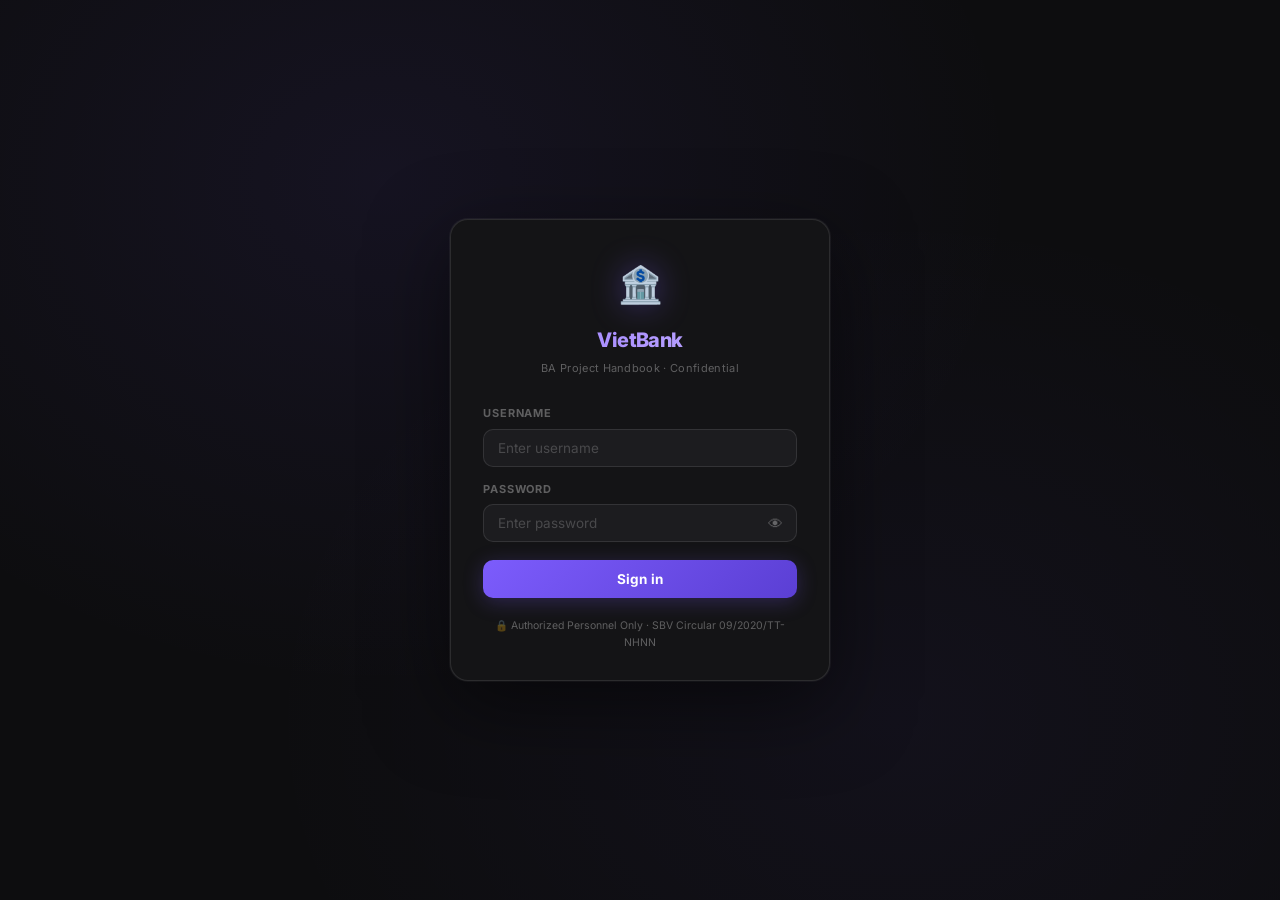
==== ba-handbook.html @ 01319a5a "feat(ba-handbook): add BA Project Handbook" ====
<!DOCTYPE html>
<html lang="en">
<head>
  <meta charset="UTF-8" />
  <meta name="viewport" content="width=device-width, initial-scale=1.0"/>
  <title>BA Project Implement Handbook | VietBank</title>
  <meta name="description" content="Business Analyst Project Implement Handbook — BABOK v3 aligned, Hybrid Water-Scrum-Fall SDLC. Internal use only." />
  <link rel="preconnect" href="https://fonts.googleapis.com">
  <link rel="preconnect" href="https://fonts.gstatic.com" crossorigin>
  <link href="https://fonts.googleapis.com/css2?family=Inter:wght@300;400;500;600;700;800&family=JetBrains+Mono:wght@400;500&display=swap" rel="stylesheet">
  <link rel="stylesheet" href="assets/css/styles.css">
  <style>
    /* ── BA Handbook extras ── */
    .phase-timeline { display: flex; flex-direction: column; gap: 0; margin: 20px 0; }

    .pt-row {
      display: flex; align-items: stretch; gap: 0;
    }

    .pt-spine {
      display: flex; flex-direction: column; align-items: center;
      width: 48px; flex-shrink: 0;
    }

    .pt-dot {
      width: 32px; height: 32px; border-radius: 50%;
      display: flex; align-items: center; justify-content: center;
      font-size: 12px; font-weight: 800; flex-shrink: 0;
      border: 2px solid var(--border-default);
      background: var(--bg-overlay);
      color: var(--text-muted);
      z-index: 1;
    }

    .pt-dot.done   { background: var(--status-green-bg);  border-color: var(--status-green);  color: var(--status-green); }
    .pt-dot.active { background: var(--accent-dim);        border-color: var(--accent);         color: var(--accent-bright); box-shadow: 0 0 10px var(--accent-glow); }
    .pt-dot.waterfall { background: var(--status-blue-bg); border-color: var(--status-blue); color: var(--status-blue); }
    .pt-dot.agile  { background: var(--status-green-bg);  border-color: var(--status-green);  color: var(--status-green); }
    .pt-dot.hybrid { background: var(--status-purple-bg); border-color: var(--status-purple); color: var(--status-purple); }

    .pt-line {
      width: 2px; flex: 1; min-height: 24px;
      background: var(--border-default);
      margin: 2px auto;
    }

    .pt-content {
      flex: 1; padding: 0 0 24px 16px;
    }

    .pt-header {
      display: flex; align-items: center; gap: 10px;
      margin-bottom: 10px; padding-top: 4px;
    }

    .pt-phase-label {
      font-size: 9px; font-weight: 700; text-transform: uppercase;
      letter-spacing: 0.1em; color: var(--text-muted);
    }

    .pt-title { font-size: 14px; font-weight: 700; color: var(--text-primary); }

    .pt-sdlc-tag {
      font-size: 9px; font-weight: 700; padding: 2px 7px; border-radius: 4px;
      text-transform: uppercase; letter-spacing: 0.04em; margin-left: auto;
    }

    .pt-body { font-size: 12.5px; color: var(--text-secondary); line-height: 1.7; }

    .pt-outputs {
      margin-top: 10px; display: flex; flex-wrap: wrap; gap: 5px;
    }

    .pt-output-tag {
      font-size: 10px; font-weight: 600; padding: 3px 8px;
      border-radius: 20px; background: var(--bg-active);
      border: 1px solid var(--border-default);
      color: var(--text-secondary);
    }

    /* Role interaction map */
    .role-map {
      display: grid; grid-template-columns: repeat(3, 1fr);
      gap: 10px; margin: 14px 0;
    }

    .role-node {
      background: var(--bg-overlay); border: 1px solid var(--border-default);
      border-radius: var(--radius-md); padding: 14px;
      text-align: center; transition: border-color 0.15s;
    }

    .role-node:hover { border-color: var(--accent); }
    .role-node.center-ba {
      grid-column: 2; grid-row: 1;
      border-color: var(--accent);
      background: var(--accent-dim);
    }

    .role-node-icon { font-size: 22px; margin-bottom: 6px; }
    .role-node-name { font-size: 12px; font-weight: 700; color: var(--text-primary); }
    .role-node-desc { font-size: 10.5px; color: var(--text-muted); margin-top: 3px; line-height: 1.4; }

    /* Flow arrows */
    .role-flow { font-size: 11px; color: var(--text-muted); margin: 4px 0; }

    /* Tech matrix table */
    .tech-matrix { width: 100%; border-collapse: collapse; font-size: 12px; }
    .tech-matrix th {
      background: var(--bg-base); text-align: left;
      padding: 8px 12px; font-size: 10px; font-weight: 700;
      color: var(--text-muted); text-transform: uppercase; letter-spacing: 0.07em;
      border-bottom: 1px solid var(--border-default);
    }
    .tech-matrix td {
      padding: 9px 12px; border-bottom: 1px solid var(--border-subtle);
      color: var(--text-secondary); vertical-align: top; line-height: 1.6;
    }
    .tech-matrix tr:last-child td { border-bottom: none; }
    .tech-matrix tr:hover td { background: var(--bg-hover); }
    .tech-matrix td:first-child { font-weight: 700; color: var(--text-primary); white-space: nowrap; }

    /* Quality gate checklist */
    .qg-list { list-style: none; margin: 10px 0; }
    .qg-list li {
      display: flex; align-items: flex-start; gap: 8px;
      padding: 6px 0; border-bottom: 1px solid var(--border-subtle);
      font-size: 12.5px; color: var(--text-secondary);
    }
    .qg-list li:last-child { border-bottom: none; }
    .qg-check {
      width: 16px; height: 16px; border-radius: 4px;
      border: 1.5px solid var(--border-strong);
      flex-shrink: 0; margin-top: 2px;
      background: var(--bg-overlay);
    }

    /* Anti-pattern items */
    .ap-item {
      display: flex; gap: 8px; align-items: flex-start;
      padding: 7px 0; border-bottom: 1px solid var(--border-subtle);
      font-size: 12.5px;
    }
    .ap-item:last-child { border-bottom: none; }
    .ap-bad  { color: var(--status-red); }
    .ap-good { color: var(--status-green); }

    /* SMART/INVEST badges */
    .invest-grid {
      display: grid; grid-template-columns: repeat(3, 1fr); gap: 8px;
    }
    .invest-card {
      background: var(--bg-overlay); border: 1px solid var(--border-default);
      border-radius: var(--radius-md); padding: 12px;
      text-align: center;
    }
    .invest-letter {
      font-size: 22px; font-weight: 800; color: var(--accent-bright);
      letter-spacing: -0.02em;
    }
    .invest-word {
      font-size: 10.5px; font-weight: 700; color: var(--text-primary);
      margin: 2px 0;
    }
    .invest-desc { font-size: 10px; color: var(--text-muted); line-height: 1.4; }

    /* Document ownership colors */
    .own-author  { color: var(--accent-bright); font-weight: 700; }
    .own-contrib { color: var(--status-yellow); font-weight: 600; }
    .own-review  { color: var(--status-blue); font-weight: 600; }

    @media (max-width: 900px) {
      .role-map { grid-template-columns: 1fr 1fr; }
      .role-node.center-ba { grid-column: 1 / -1; }
      .invest-grid { grid-template-columns: repeat(2, 1fr); }
    }
  </style>
</head>
<body>

<!-- ===== LOGIN OVERLAY ===== -->
<div id="login-overlay">
  <div class="login-box">
    <div class="login-logo">
      <div class="login-icon">🏦</div>
      <div class="login-brand">VietBank</div>
      <div class="login-sub">BA Project Handbook · Confidential</div>
    </div>
    <form id="login-form" onsubmit="handleLogin(event)" autocomplete="off">
      <div class="login-field">
        <label for="login-username">Username</label>
        <input type="text" id="login-username" placeholder="Enter username" autocomplete="username" required />
      </div>
      <div class="login-field">
        <label for="login-password">Password</label>
        <div class="pw-wrap">
          <input type="password" id="login-password" placeholder="Enter password" autocomplete="current-password" required />
          <button type="button" class="pw-toggle" onclick="togglePw()" aria-label="Show password">👁</button>
        </div>
      </div>
      <div id="login-error" class="login-error"></div>
      <button type="submit" class="login-btn" id="login-submit">Sign in</button>
    </form>
    <div class="login-footer">🔒 Authorized Personnel Only · SBV Circular 09/2020/TT-NHNN</div>
  </div>
</div>

<!-- Mobile toggle -->
<button id="sidebar-toggle" aria-label="Toggle navigation" onclick="toggleSidebar()">
  <span></span><span></span><span></span>
</button>

<!-- ===== SIDEBAR ===== -->
<aside id="sidebar">
  <div class="sidebar-top">
    <div class="bank-badge">
      <div class="bank-icon">📋</div>
      <div>
        <div class="bank-title">BA Project Handbook</div>
        <div class="bank-sub">BABOK® v3 · Hybrid SDLC</div>
      </div>
    </div>
  </div>

  <div class="sidebar-section-label">Overview</div>
  <nav id="sidebar-nav">
    <a href="#section-intro" id="nav-intro" onclick="setActive(this)">
      <span class="nav-icon">🏠</span> Introduction
    </a>
    <a href="#section-workflow" id="nav-workflow" onclick="setActive(this)">
      <span class="nav-icon">🔄</span> BA Workflow
    </a>
    <a href="#section-roles" id="nav-roles" onclick="setActive(this)">
      <span class="nav-icon">👥</span> Role Interactions
    </a>
  </nav>

  <div class="sidebar-section-label">BA Phases</div>
  <nav id="sidebar-nav">
    <a href="#section-p0" id="nav-p0" onclick="setActive(this)">
      <span class="nav-icon">🚀</span> Phase 0 — Initiation
    </a>
    <a href="#section-p1" id="nav-p1" onclick="setActive(this)">
      <span class="nav-icon">🎙️</span> Phase 1 — Elicitation
    </a>
    <a href="#section-p2" id="nav-p2" onclick="setActive(this)">
      <span class="nav-icon">📐</span> Phase 2 — Analysis
    </a>
    <a href="#section-p3" id="nav-p3" onclick="setActive(this)">
      <span class="nav-icon">✅</span> Phase 3 — Validation
    </a>
    <a href="#section-p4" id="nav-p4" onclick="setActive(this)">
      <span class="nav-icon">🏗️</span> Phase 4 — Design Support
    </a>
    <a href="#section-p5" id="nav-p5" onclick="setActive(this)">
      <span class="nav-icon">⚙️</span> Phase 5 — Implementation
    </a>
    <a href="#section-p6" id="nav-p6" onclick="setActive(this)">
      <span class="nav-icon">🧪</span> Phase 6 — UAT
    </a>
    <a href="#section-p7" id="nav-p7" onclick="setActive(this)">
      <span class="nav-icon">🚢</span> Phase 7 — Release
    </a>
    <a href="#section-p8" id="nav-p8" onclick="setActive(this)">
      <span class="nav-icon">📊</span> Phase 8 — PIR
    </a>
  </nav>

  <div class="sidebar-section-label">Reference</div>
  <nav id="sidebar-nav">
    <a href="#section-docs" id="nav-docs" onclick="setActive(this)">
      <span class="nav-icon">📄</span> Document Ownership
    </a>
    <a href="#section-techniques" id="nav-techniques" onclick="setActive(this)">
      <span class="nav-icon">🔧</span> Technique Catalog
    </a>
    <a href="#section-nfr" id="nav-nfr" onclick="setActive(this)">
      <span class="nav-icon">⚡</span> NFR Framework
    </a>
    <a href="#section-quality" id="nav-quality" onclick="setActive(this)">
      <span class="nav-icon">🎯</span> Quality Gates
    </a>
    <a href="#section-antipatterns" id="nav-antipatterns" onclick="setActive(this)">
      <span class="nav-icon">🚫</span> Anti-Patterns
    </a>
  </nav>

  <div class="sidebar-divider"></div>
  <div class="sidebar-compliance">
    <span class="comp-pill">📘 BABOK® v3</span>
    <span class="comp-pill">🔀 Hybrid SDLC</span>
    <span class="comp-pill">🏦 SBV 09/2020</span>
  </div>

  <div class="sidebar-meta">
    <strong>Document Info</strong>
    Version: v1.0 · 2025 Q2<br/>
    Status: <span style="color:var(--status-yellow)">Draft</span><br/>
    Owner: BA Lead<br/>
    <strong>Quick Links</strong>
    <a href="index.html" style="color:var(--accent-bright);font-size:11px;">← Deployment Runbook</a>
  </div>
</aside>

<!-- ===== MAIN CONTENT ===== -->
<div id="main-content">

  <!-- HERO -->
  <header class="top-header">
    <div class="header-eyebrow">📋 Internal Handbook · BABOK® v3 Aligned</div>
    <h1>Business Analyst<br/><span>Project Implement Handbook</span></h1>
    <p>
      A comprehensive guide to the Business Analyst workflow within VietBank's
      <strong>Hybrid Water-Scrum-Fall</strong> SDLC model. Read by project teams to
      understand BA responsibilities, deliverables, and collaboration expectations
      across all implementation phases.
    </p>
    <div class="header-pills">
      <div class="header-pill"><div class="pill-dot" style="background:var(--accent)"></div> BABOK® Guide v3</div>
      <div class="header-pill"><div class="pill-dot" style="background:var(--status-yellow)"></div> Hybrid Water-Scrum-Fall</div>
      <div class="header-pill"><div class="pill-dot" style="background:var(--status-green)"></div> 9 BA Phases</div>
      <div class="header-pill"><div class="pill-dot" style="background:var(--status-blue)"></div> SBV Compliant</div>
      <div class="header-pill"><div class="pill-dot" style="background:var(--status-red)"></div> INTERNAL USE ONLY</div>
    </div>
  </header>

  <main class="content-sections">

    <!-- ══════════════════════════════════════════════
         SECTION: INTRODUCTION
    ══════════════════════════════════════════════ -->
    <section class="section-block" id="section-intro">
      <div class="section-header">
        <div class="section-icon">🏠</div>
        <div>
          <div class="section-number">Introduction</div>
          <h2>Purpose & Scope</h2>
          <div class="sec-sub">Who should read this · What it covers · How to use it</div>
        </div>
      </div>

      <div class="card" style="margin-bottom:16px;">
        <div class="card-body">
          <div class="card-title">What This Handbook Is</div>
          <p style="margin-bottom:12px;">
            This handbook defines the <strong>Business Analyst (BA) workflow</strong> for all software
            implementation projects at VietBank. It documents BA responsibilities, deliverables,
            interaction points, and quality gates across every phase of project execution —
            from initial kickoff through post-implementation review.
          </p>
          <p>
            It is designed to be <strong>read by the entire project team</strong> — not just BAs — so
            that every stakeholder understands what to expect from the BA function, when to
            involve them, and how to collaborate effectively.
          </p>
        </div>
      </div>

      <div style="display:grid;grid-template-columns:1fr 1fr 1fr;gap:12px;">
        <div class="info-tile">
          <div class="info-tile-icon">👩‍💼</div>
          <div class="info-tile-title">Primary Audience</div>
          <div class="info-tile-desc">Business Analysts · Project Managers · Solution Architects · QA Leads · Product Owners</div>
        </div>
        <div class="info-tile">
          <div class="info-tile-icon">📖</div>
          <div class="info-tile-title">Secondary Audience</div>
          <div class="info-tile-desc">Development Teams · Business Stakeholders · Compliance Officers · UX/UI Designers</div>
        </div>
        <div class="info-tile">
          <div class="info-tile-icon">⚙️</div>
          <div class="info-tile-title">Governing Framework</div>
          <div class="info-tile-desc">BABOK® Guide v3 · IEEE 830 · ISO/IEC 25010 · SBV Circular 09/2020/TT-NHNN</div>
        </div>
      </div>

      <div class="alert alert-info" style="margin-top:16px;">
        <span class="alert-icon">ℹ️</span>
        <div>
          <strong>How to use this handbook:</strong> Navigate by phase using the sidebar.
          Each phase states its trigger, activities, primary outputs, and how it contributes to
          adjacent team workflows (PM, SA, QA, DEV). Cross-reference with the
          <a href="index.html" style="color:var(--status-blue)">Deployment Runbook</a> for
          pre-production and go-live procedures.
        </div>
      </div>

      <div class="alert alert-warning" style="margin-top:8px;">
        <span class="alert-icon">⚠️</span>
        <div>
          <strong>SDLC Context:</strong> VietBank operates a <strong>Hybrid Water-Scrum-Fall</strong> model.
          Core/stable requirements follow Waterfall governance (formal sign-off, RTM, CCB).
          Evolving feature requirements are managed as an Agile backlog within sprints.
          This handbook covers both tracks — look for the
          <span style="color:var(--status-blue);font-weight:700;">[WATERFALL]</span>
          <span style="color:var(--status-green);font-weight:700;">[AGILE]</span>
          <span style="color:var(--status-purple);font-weight:700;">[HYBRID]</span> tags in each phase.
        </div>
      </div>
    </section>

    <div class="section-divider"></div>

    <!-- ══════════════════════════════════════════════
         SECTION: BA WORKFLOW OVERVIEW
    ══════════════════════════════════════════════ -->
    <section class="section-block" id="section-workflow">
      <div class="section-header">
        <div class="section-icon">🔄</div>
        <div>
          <div class="section-number">BA Workflow</div>
          <h2>End-to-End BA Lifecycle</h2>
          <div class="sec-sub">9 phases from initiation to post-implementation review</div>
        </div>
      </div>

      <div class="card" style="margin-bottom:20px;">
        <div class="card-body">
          <div class="card-title">Requirements Type Hierarchy (BABOK)</div>
          <div style="display:grid;grid-template-columns:repeat(3,1fr);gap:10px;margin-top:8px;">
            <div style="background:var(--status-blue-bg);border:1px solid rgba(96,165,250,0.3);border-radius:var(--radius-md);padding:14px;text-align:center;">
              <div style="font-size:11px;font-weight:700;color:var(--status-blue);text-transform:uppercase;letter-spacing:0.07em;margin-bottom:4px;">Business Requirements</div>
              <div style="font-size:10.5px;color:var(--text-muted);">WHY — Goals, KPIs, Outcomes</div>
            </div>
            <div style="background:var(--status-purple-bg);border:1px solid rgba(167,139,250,0.3);border-radius:var(--radius-md);padding:14px;text-align:center;">
              <div style="font-size:11px;font-weight:700;color:var(--status-purple);text-transform:uppercase;letter-spacing:0.07em;margin-bottom:4px;">Stakeholder Requirements</div>
              <div style="font-size:10.5px;color:var(--text-muted);">WHO — Needs per user group</div>
            </div>
            <div style="background:var(--accent-dim);border:1px solid rgba(124,92,252,0.3);border-radius:var(--radius-md);padding:14px;text-align:center;">
              <div style="font-size:11px;font-weight:700;color:var(--accent-bright);text-transform:uppercase;letter-spacing:0.07em;margin-bottom:4px;">Solution Requirements</div>
              <div style="font-size:10.5px;color:var(--text-muted);">WHAT — System capabilities</div>
            </div>
          </div>
          <div style="display:grid;grid-template-columns:1fr 1fr 1fr;gap:10px;margin-top:8px;">
            <div></div>
            <div style="background:var(--status-green-bg);border:1px solid rgba(52,211,153,0.3);border-radius:var(--radius-md);padding:12px;text-align:center;">
              <div style="font-size:11px;font-weight:700;color:var(--status-green);margin-bottom:3px;">Functional</div>
              <div style="font-size:10px;color:var(--text-muted);">What the system does</div>
            </div>
            <div style="background:var(--status-yellow-bg);border:1px solid rgba(251,191,36,0.3);border-radius:var(--radius-md);padding:12px;text-align:center;">
              <div style="font-size:11px;font-weight:700;color:var(--status-yellow);margin-bottom:3px;">Non-Functional</div>
              <div style="font-size:10px;color:var(--text-muted);">How the system performs</div>
            </div>
          </div>
          <div style="margin-top:10px;padding:10px 14px;background:var(--bg-base);border:1px solid var(--border-subtle);border-radius:var(--radius-md);">
            <span style="font-size:11px;font-weight:700;color:var(--status-red);">Transition Requirements</span>
            <span style="font-size:11px;color:var(--text-muted);margin-left:8px;">HOW to move As-Is → To-Be (migration, training, cutover)</span>
          </div>
        </div>
      </div>

      <!-- Phase timeline -->
      <div class="phase-timeline">

        <!-- P0 -->
        <div class="pt-row">
          <div class="pt-spine"><div class="pt-dot waterfall">0</div><div class="pt-line"></div></div>
          <div class="pt-content">
            <div class="pt-header">
              <div>
                <div class="pt-phase-label">Phase 0</div>
                <div class="pt-title">Project Initiation & Planning</div>
              </div>
              <span class="pt-sdlc-tag" style="background:var(--status-blue-bg);color:var(--status-blue);">WATERFALL</span>
            </div>
            <div class="pt-body"><strong>Trigger:</strong> Project kickoff or new feature request received. BA reviews Charter/SOW, builds Stakeholder Register, defines Business Need Statement.</div>
            <div class="pt-outputs">
              <span class="pt-output-tag">Stakeholder Register</span>
              <span class="pt-output-tag">BA Plan</span>
              <span class="pt-output-tag">Business Need Statement</span>
              <span class="pt-output-tag">Compliance Scope Checklist</span>
            </div>
          </div>
        </div>

        <!-- P1 -->
        <div class="pt-row">
          <div class="pt-spine"><div class="pt-dot active">1</div><div class="pt-line"></div></div>
          <div class="pt-content">
            <div class="pt-header">
              <div>
                <div class="pt-phase-label">Phase 1</div>
                <div class="pt-title">Elicitation & Collaboration</div>
              </div>
              <span class="pt-sdlc-tag" style="background:var(--status-purple-bg);color:var(--status-purple);">HYBRID</span>
            </div>
            <div class="pt-body"><strong>Trigger:</strong> Stakeholders identified; BA plan approved. Execute elicitation (interviews, workshops, observation). Classify inputs post-session.</div>
            <div class="pt-outputs">
              <span class="pt-output-tag">Elicitation Notes</span>
              <span class="pt-output-tag">Assumptions Log</span>
              <span class="pt-output-tag">Interview Summaries</span>
              <span class="pt-output-tag">Risk Register input</span>
            </div>
          </div>
        </div>

        <!-- P2 -->
        <div class="pt-row">
          <div class="pt-spine"><div class="pt-dot waterfall">2</div><div class="pt-line"></div></div>
          <div class="pt-content">
            <div class="pt-header">
              <div>
                <div class="pt-phase-label">Phase 2</div>
                <div class="pt-title">Requirements Analysis & Design Definition</div>
              </div>
              <span class="pt-sdlc-tag" style="background:var(--status-purple-bg);color:var(--status-purple);">HYBRID</span>
            </div>
            <div class="pt-body"><strong>Trigger:</strong> Sufficient elicitation data collected. Model As-Is/To-Be (BPMN 2.0), write requirements (SMART), build RTM, prioritize (MoSCoW/WSJF).</div>
            <div class="pt-outputs">
              <span class="pt-output-tag">BRD / SRS</span>
              <span class="pt-output-tag">User Stories + AC</span>
              <span class="pt-output-tag">Process Flow Diagrams</span>
              <span class="pt-output-tag">RTM</span>
              <span class="pt-output-tag">Business Rules Catalog</span>
              <span class="pt-output-tag">Data Dictionary</span>
              <span class="pt-output-tag">NFR Specification</span>
            </div>
          </div>
        </div>

        <!-- P3 -->
        <div class="pt-row">
          <div class="pt-spine"><div class="pt-dot waterfall">3</div><div class="pt-line"></div></div>
          <div class="pt-content">
            <div class="pt-header">
              <div>
                <div class="pt-phase-label">Phase 3</div>
                <div class="pt-title">Requirements Validation & Approval</div>
              </div>
              <span class="pt-sdlc-tag" style="background:var(--status-blue-bg);color:var(--status-blue);">WATERFALL GATE</span>
            </div>
            <div class="pt-body"><strong>Trigger:</strong> Requirements in draft-complete state. Formal review with Stakeholders, PM, SA, QA, Compliance. Obtain written sign-off. Baseline requirements.</div>
            <div class="pt-outputs">
              <span class="pt-output-tag">Sign-off Record</span>
              <span class="pt-output-tag">Baselined BRD/SRS</span>
              <span class="pt-output-tag">Approved Backlog</span>
            </div>
          </div>
        </div>

        <!-- P4 -->
        <div class="pt-row">
          <div class="pt-spine"><div class="pt-dot agile">4</div><div class="pt-line"></div></div>
          <div class="pt-content">
            <div class="pt-header">
              <div>
                <div class="pt-phase-label">Phase 4</div>
                <div class="pt-title">Solution Evaluation & Design Support</div>
              </div>
              <span class="pt-sdlc-tag" style="background:var(--status-green-bg);color:var(--status-green);">AGILE</span>
            </div>
            <div class="pt-body"><strong>Trigger:</strong> SA/DEV begins solution design or sprint planning. BA participates in design reviews, reviews wireframes, validates data mapping, writes interface specs.</div>
            <div class="pt-outputs">
              <span class="pt-output-tag">UI Review Feedback</span>
              <span class="pt-output-tag">Interface Spec</span>
              <span class="pt-output-tag">Data Mapping</span>
              <span class="pt-output-tag">Trade-off Analysis</span>
            </div>
          </div>
        </div>

        <!-- P5 -->
        <div class="pt-row">
          <div class="pt-spine"><div class="pt-dot agile">5</div><div class="pt-line"></div></div>
          <div class="pt-content">
            <div class="pt-header">
              <div>
                <div class="pt-phase-label">Phase 5</div>
                <div class="pt-title">Implementation Support</div>
              </div>
              <span class="pt-sdlc-tag" style="background:var(--status-green-bg);color:var(--status-green);">AGILE SPRINT</span>
            </div>
            <div class="pt-body"><strong>Trigger:</strong> Development sprint/coding begins. BA serves as requirements clarifier, manages Change Requests (impact analysis + CCB approval), supports defect triage.</div>
            <div class="pt-outputs">
              <span class="pt-output-tag">Change Request Log</span>
              <span class="pt-output-tag">Impact Assessments</span>
            </div>
          </div>
        </div>

        <!-- P6 -->
        <div class="pt-row">
          <div class="pt-spine"><div class="pt-dot waterfall">6</div><div class="pt-line"></div></div>
          <div class="pt-content">
            <div class="pt-header">
              <div>
                <div class="pt-phase-label">Phase 6</div>
                <div class="pt-title">User Acceptance Testing (UAT)</div>
              </div>
              <span class="pt-sdlc-tag" style="background:var(--status-blue-bg);color:var(--status-blue);">WATERFALL GATE</span>
            </div>
            <div class="pt-body"><strong>Trigger:</strong> DEV declares feature/release ready for UAT. BA prepares UAT Plan, creates test scripts from acceptance criteria, coordinates execution, tracks defects.</div>
            <div class="pt-outputs">
              <span class="pt-output-tag">UAT Plan</span>
              <span class="pt-output-tag">UAT Scripts</span>
              <span class="pt-output-tag">UAT Defect Log</span>
              <span class="pt-output-tag">UAT Sign-off</span>
            </div>
          </div>
        </div>

        <!-- P7 -->
        <div class="pt-row">
          <div class="pt-spine"><div class="pt-dot waterfall">7</div><div class="pt-line"></div></div>
          <div class="pt-content">
            <div class="pt-header">
              <div>
                <div class="pt-phase-label">Phase 7</div>
                <div class="pt-title">Release & Transition</div>
              </div>
              <span class="pt-sdlc-tag" style="background:var(--status-blue-bg);color:var(--status-blue);">WATERFALL</span>
            </div>
            <div class="pt-body"><strong>Trigger:</strong> UAT passed; release approved by CAB. BA contributes to Release Notes (business impact), validates training materials, defines rollback criteria.</div>
            <div class="pt-outputs">
              <span class="pt-output-tag">Release Notes (business)</span>
              <span class="pt-output-tag">User Guide</span>
              <span class="pt-output-tag">Training Deck</span>
              <span class="pt-output-tag">Cutover Plan input</span>
            </div>
          </div>
        </div>

        <!-- P8 -->
        <div class="pt-row">
          <div class="pt-spine"><div class="pt-dot done">8</div></div>
          <div class="pt-content">
            <div class="pt-header">
              <div>
                <div class="pt-phase-label">Phase 8</div>
                <div class="pt-title">Post-Implementation Review</div>
              </div>
              <span class="pt-sdlc-tag" style="background:var(--status-green-bg);color:var(--status-green);">REVIEW</span>
            </div>
            <div class="pt-body"><strong>Trigger:</strong> Stabilization ends (typically 2–4 weeks post go-live). BA measures original KPIs/OKRs (Benefits Realization), documents lessons learned, seeds next backlog.</div>
            <div class="pt-outputs">
              <span class="pt-output-tag">PIR Report</span>
              <span class="pt-output-tag">Lessons Learned Log</span>
              <span class="pt-output-tag">Updated Process Docs</span>
            </div>
          </div>
        </div>
      </div>
    </section>

    <div class="section-divider"></div>

    <!-- ══════════════════════════════════════════════
         SECTION: ROLE INTERACTIONS
    ══════════════════════════════════════════════ -->
    <section class="section-block" id="section-roles">
      <div class="section-header">
        <div class="section-icon">👥</div>
        <div>
          <div class="section-number">Collaboration Model</div>
          <h2>BA Role Interaction Map</h2>
          <div class="sec-sub">Who the BA works with and what flows between roles</div>
        </div>
      </div>

      <div class="card">
        <div class="card-body">
          <div class="card-title">BA as Central Collaboration Hub</div>
          <div class="role-map">
            <div class="role-node">
              <div class="role-node-icon">🏢</div>
              <div class="role-node-name">Business Stakeholders</div>
              <div class="role-node-desc">→ BA: Needs, feedback, approvals<br/>← BA: User Stories, Sign-off requests</div>
            </div>
            <div class="role-node center-ba">
              <div class="role-node-icon">📋</div>
              <div class="role-node-name">Business Analyst</div>
              <div class="role-node-desc">Central coordination point. Translates business needs into structured requirements and facilitates cross-team collaboration.</div>
            </div>
            <div class="role-node">
              <div class="role-node-icon">📅</div>
              <div class="role-node-name">Project Manager</div>
              <div class="role-node-desc">→ BA: Priorities, timeline, constraints<br/>← BA: Scope, CR impact, Sign-offs</div>
            </div>
            <div class="role-node">
              <div class="role-node-icon">🏗️</div>
              <div class="role-node-name">Solution Architect</div>
              <div class="role-node-desc">→ BA: Design feedback, feasibility<br/>← BA: BRD, Use Cases, Interface Spec</div>
            </div>
            <div class="role-node">
              <div class="role-node-icon">💻</div>
              <div class="role-node-name">Development Team</div>
              <div class="role-node-desc">→ BA: Questions, Change Requests<br/>← BA: User Stories, Acceptance Criteria</div>
            </div>
            <div class="role-node">
              <div class="role-node-icon">🧪</div>
              <div class="role-node-name">QA Team</div>
              <div class="role-node-desc">→ BA: Defects, requirement gaps<br/>← BA: RTM, AC, UAT Scripts</div>
            </div>
          </div>
        </div>
      </div>

      <div class="alert alert-info" style="margin-top:14px;">
        <span class="alert-icon">🔑</span>
        <div>
          <strong>Key BA Principle:</strong> The BA <em>facilitates</em> — does not just transcribe stakeholder conversations. The BA <em>bridges</em> — does not act as a message relay between teams. The BA <em>represents all stakeholders fairly</em> — does not advocate for any single party's preference over project business objectives.
        </div>
      </div>
    </section>

    <div class="section-divider"></div>

    <!-- ══════════════════════════════════════════════
         PHASES 0-8 DETAILED
    ══════════════════════════════════════════════ -->

    <!-- PHASE 0 -->
    <section class="section-block" id="section-p0">
      <div class="section-header">
        <div class="section-icon">🚀</div>
        <div>
          <div class="section-number">Phase 0 · Waterfall Gate · Trigger: Project Kickoff</div>
          <h2>Project Initiation & Planning</h2>
          <div class="sec-sub">Stakeholder Register · BA Plan · Business Need Statement · Compliance Scope</div>
        </div>
      </div>

      <div class="card">
        <div class="accordion-item">
          <button class="accordion-trigger" aria-expanded="true" onclick="toggleAccordion(this)">
            <div class="acc-left"><span class="acc-tag" style="background:var(--status-blue-bg);color:var(--status-blue);">Activities</span><h3>What the BA Does in Phase 0</h3></div>
            <div class="accordion-chevron">▾</div>
          </button>
          <div class="accordion-body open">
            <div class="accordion-content">
              <ol class="step-cl">
                <li><span class="step-num">1</span><div><strong>Review Project Charter, SOW, or Business Case</strong> — understand scope boundaries, budget envelope, strategic alignment.</div></li>
                <li><span class="step-num">2</span><div><strong>Build Stakeholder Register</strong> — for each stakeholder: role, influence level, interest level, communication preference, RACI position.</div></li>
                <li><span class="step-num">3</span><div><strong>Conduct initial interviews</strong> — capture objectives, KPIs/OKRs, pain points. Do not propose solutions yet.</div></li>
                <li><span class="step-num">4</span><div><strong>Define Business Need Statement</strong>:<br/>
                  <span class="mono">"The [stakeholder] needs [capability] in order to achieve [outcome] because [rationale]."</span></div></li>
                <li><span class="step-num">5</span><div><strong>Establish BA Plan</strong> — elicitation methods, tools, review cadence, deliverables per phase, RACI for BA outputs.</div></li>
                <li><span class="step-num">6</span><div><strong>Identify compliance/regulatory scope</strong> early — SBV Circular 09/2020, Decree 13/2023, PCI-DSS if card data in scope.</div></li>
              </ol>
            </div>
          </div>
        </div>
        <div class="accordion-item">
          <button class="accordion-trigger" aria-expanded="false" onclick="toggleAccordion(this)">
            <div class="acc-left"><span class="acc-tag" style="background:var(--status-green-bg);color:var(--status-green);">Outputs</span><h3>Primary Deliverables</h3></div>
            <div class="accordion-chevron">▾</div>
          </button>
          <div class="accordion-body">
            <div class="accordion-content">
              <ul class="output-list">
                <li><span class="output-icon">📋</span><div><strong>Stakeholder Register</strong> — role mapping with RACI and communication preferences</div></li>
                <li><span class="output-icon">📌</span><div><strong>Business Need Statement</strong> — one-sentence framing of the core problem/opportunity</div></li>
                <li><span class="output-icon">📅</span><div><strong>BA Plan</strong> — elicitation schedule, tool selection, deliverable owners, review cadence</div></li>
                <li><span class="output-icon">⚖️</span><div><strong>Compliance Scope Checklist</strong> — regulations in scope, regulatory contact, key obligations</div></li>
              </ul>
            </div>
          </div>
        </div>
        <div class="accordion-item">
          <button class="accordion-trigger" aria-expanded="false" onclick="toggleAccordion(this)">
            <div class="acc-left"><span class="acc-tag" style="background:var(--accent-dim);color:var(--accent-bright);">Contributions</span><h3>How Phase 0 Feeds Other Teams</h3></div>
            <div class="accordion-chevron">▾</div>
          </button>
          <div class="accordion-body">
            <div class="accordion-content">
              <div class="role-card"><div class="role-avatar">📅</div><div><div class="role-name">→ Project Manager</div><div class="role-desc">Stakeholder Register + Business Need Statement validate the Project Charter's objectives.</div></div></div>
              <div class="role-card"><div class="role-avatar">⚖️</div><div><div class="role-name">→ Compliance Officer</div><div class="role-desc">Compliance Scope Checklist initiates early regulatory review, preventing late-stage rework.</div></div></div>
            </div>
          </div>
        </div>
      </div>
    </section>

    <!-- PHASE 1 -->
    <section class="section-block" id="section-p1">
      <div class="section-header">
        <div class="section-icon">🎙️</div>
        <div>
          <div class="section-number">Phase 1 · Hybrid · Trigger: BA Plan Approved</div>
          <h2>Elicitation & Collaboration</h2>
          <div class="sec-sub">Interviews · Workshops · Observation · Assumptions Log</div>
        </div>
      </div>

      <div class="card">
        <div class="accordion-item">
          <button class="accordion-trigger" aria-expanded="true" onclick="toggleAccordion(this)">
            <div class="acc-left"><span class="acc-tag" style="background:var(--status-blue-bg);color:var(--status-blue);">Activities</span><h3>Elicitation Execution</h3></div>
            <div class="accordion-chevron">▾</div>
          </button>
          <div class="accordion-body open">
            <div class="accordion-content">
              <ol class="step-cl">
                <li><span class="step-num">1</span><div><strong>Select elicitation technique</strong> based on stakeholder type, information complexity, and SDLC phase (see Technique Catalog).</div></li>
                <li><span class="step-num">2</span><div><strong>Capture raw notes without interpretation</strong> during sessions. Separate observation from inference.</div></li>
                <li><span class="step-num">3</span><div><strong>Classify inputs post-session</strong> into: Requirements / Constraints / Assumptions / Risks / Questions-to-follow-up.</div></li>
                <li><span class="step-num">4</span><div><strong>Confirm captured information</strong> with stakeholders — replay what you heard before moving to analysis.</div></li>
                <li><span class="step-num">5</span><div><strong>In Hybrid SDLC</strong> — Phase 1 is continuous during Agile sprint cycles for evolving requirements; for core Waterfall scope it is a discrete, time-boxed activity.</div></li>
              </ol>
              <div class="alert alert-danger" style="margin-top:14px;">
                <span class="alert-icon">🚫</span>
                <div><strong>Anti-patterns to avoid in Phase 1:</strong><br/>
                  ❌ Leading questions ("You want X, right?") &nbsp;·&nbsp;
                  ❌ Solution-first framing (redirect to the problem) &nbsp;·&nbsp;
                  ❌ Relying on loudest stakeholder only &nbsp;·&nbsp;
                  ❌ Skipping confirmation of captured information
                </div>
              </div>
            </div>
          </div>
        </div>
        <div class="accordion-item">
          <button class="accordion-trigger" aria-expanded="false" onclick="toggleAccordion(this)">
            <div class="acc-left"><span class="acc-tag" style="background:var(--status-green-bg);color:var(--status-green);">Outputs</span><h3>Primary Deliverables</h3></div>
            <div class="accordion-chevron">▾</div>
          </button>
          <div class="accordion-body">
            <div class="accordion-content">
              <ul class="output-list">
                <li><span class="output-icon">📝</span><div><strong>Elicitation Notes</strong> — raw, uninterpreted session notes with date, attendees, method used</div></li>
                <li><span class="output-icon">❓</span><div><strong>Assumptions & Constraints Log</strong> — explicitly documented, owner-assigned, reviewed at Phase 3</div></li>
                <li><span class="output-icon">📊</span><div><strong>Interview Summaries</strong> — stakeholder-confirmed summaries of key insights per session</div></li>
                <li><span class="output-icon">⚠️</span><div><strong>Risk Register input</strong> — business risks surfaced during elicitation, fed to PM Risk Register</div></li>
              </ul>
            </div>
          </div>
        </div>
      </div>
    </section>

    <!-- PHASE 2 -->
    <section class="section-block" id="section-p2">
      <div class="section-header">
        <div class="section-icon">📐</div>
        <div>
          <div class="section-number">Phase 2 · Hybrid · Trigger: Sufficient Elicitation Data</div>
          <h2>Requirements Analysis & Design Definition</h2>
          <div class="sec-sub">BRD · SRS · User Stories · RTM · Business Rules · NFR Spec</div>
        </div>
      </div>

      <div class="card">
        <div class="accordion-item">
          <button class="accordion-trigger" aria-expanded="true" onclick="toggleAccordion(this)">
            <div class="acc-left"><span class="acc-tag" style="background:var(--status-blue-bg);color:var(--status-blue);">Activities</span><h3>Analysis & Modeling</h3></div>
            <div class="accordion-chevron">▾</div>
          </button>
          <div class="accordion-body open">
            <div class="accordion-content">
              <ol class="step-cl">
                <li><span class="step-num">1</span><div><strong>Classify by BABOK type</strong> — Business / Stakeholder / Solution (Functional + Non-Functional) / Transition.</div></li>
                <li><span class="step-num">2</span><div><strong>Model As-Is and To-Be</strong> using:
                  <ul class="duty-list" style="margin-top:6px;">
                    <li>BPMN 2.0 — business processes</li>
                    <li>Use Case Diagrams / User Story Maps — scope</li>
                    <li>DFD / ERD — data flows and entities</li>
                    <li>State Transition Diagrams — workflow status</li>
                  </ul>
                </div></li>
                <li><span class="step-num">3</span><div><strong>Define Business Rules separately</strong> from functional requirements — avoid mixing rule logic with system behavior descriptions.</div></li>
                <li><span class="step-num">4</span><div><strong>Specify NFRs</strong> using ISO/IEC 25010 — every NFR must be measurable (see NFR Framework section).</div></li>
                <li><span class="step-num">5</span><div><strong>Write in SDLC-appropriate format</strong>:
                  <ul class="duty-list" style="margin-top:6px;">
                    <li><span class="mono">[WATERFALL]</span> — Shall-statements in BRD/SRS with unique IDs</li>
                    <li><span class="mono">[AGILE]</span> — User Stories: "As a [role] I want [goal] so that [benefit]" with GWT acceptance criteria</li>
                  </ul>
                </div></li>
                <li><span class="step-num">6</span><div><strong>Prioritize</strong> using explicit framework — MoSCoW for Waterfall scope lock; WSJF for Agile backlog. Document the choice in BA Plan.</div></li>
                <li><span class="step-num">7</span><div><strong>Build and maintain RTM</strong> — links: Business Requirement → Solution Requirement → Test Case → Defect.</div></li>
                <li><span class="step-num">8</span><div><strong>Validate against SMART + INVEST criteria</strong> — see Quality Gates section.</div></li>
              </ol>
            </div>
          </div>
        </div>
        <div class="accordion-item">
          <button class="accordion-trigger" aria-expanded="false" onclick="toggleAccordion(this)">
            <div class="acc-left"><span class="acc-tag" style="background:var(--status-green-bg);color:var(--status-green);">Outputs</span><h3>Primary Deliverables</h3></div>
            <div class="accordion-chevron">▾</div>
          </button>
          <div class="accordion-body">
            <div class="accordion-content">
              <ul class="output-list">
                <li><span class="output-icon">📘</span><div><strong>BRD / SRS</strong> — formal requirements document (Waterfall) or living specification</div></li>
                <li><span class="output-icon">📝</span><div><strong>User Stories with Acceptance Criteria</strong> — GWT format, backlog-ready</div></li>
                <li><span class="output-icon">🔀</span><div><strong>Process Flow Diagrams (As-Is / To-Be)</strong> — BPMN 2.0 notation</div></li>
                <li><span class="output-icon">📊</span><div><strong>Requirements Traceability Matrix (RTM)</strong> — BR → FR → TC linkage</div></li>
                <li><span class="output-icon">📖</span><div><strong>Data Dictionary & Business Rules Catalog</strong> — canonical definitions, rule owners</div></li>
                <li><span class="output-icon">⚡</span><div><strong>NFR Specification</strong> — measurable non-functional requirements per ISO 25010</div></li>
                <li><span class="output-icon">🎯</span><div><strong>Prioritized Backlog</strong> — ordered by chosen prioritization framework</div></li>
              </ul>
            </div>
          </div>
        </div>
      </div>
    </section>

    <!-- PHASE 3 -->
    <section class="section-block" id="section-p3">
      <div class="section-header">
        <div class="section-icon">✅</div>
        <div>
          <div class="section-number">Phase 3 · Waterfall Gate · Trigger: Draft-Complete Requirements</div>
          <h2>Requirements Validation & Approval</h2>
          <div class="sec-sub">Formal sign-off · Baseline · Change Request process activation</div>
        </div>
      </div>

      <div class="card">
        <div class="accordion-item">
          <button class="accordion-trigger" aria-expanded="true" onclick="toggleAccordion(this)">
            <div class="acc-left"><span class="acc-tag" style="background:var(--status-blue-bg);color:var(--status-blue);">Activities</span><h3>Review & Baseline Process</h3></div>
            <div class="accordion-chevron">▾</div>
          </button>
          <div class="accordion-body open">
            <div class="accordion-content">
              <ol class="step-cl">
                <li><span class="step-num">1</span><div><strong>Conduct Requirements Review meeting</strong> — mandatory attendees: Business Stakeholders, PM, SA, QA Lead, Compliance Officer (if in scope).</div></li>
                <li><span class="step-num">2</span><div><strong>Log all feedback</strong>, update documents accordingly within agreed SLA.</div></li>
                <li><span class="step-num">3</span><div><strong>Obtain formal written sign-off</strong> — verbal approval is NOT acceptable for formal baseline.</div></li>
                <li><span class="step-num">4</span><div><strong>Baseline requirements</strong> — all subsequent changes route through the <strong>Change Request process</strong> (managed by BA, approved by CCB).</div></li>
                <li><span class="step-num">5</span><div><strong>Publish to shared repository</strong> — notify all consuming teams (DEV, QA, SA) of the baselined version.</div></li>
              </ol>
              <div class="alert alert-danger" style="margin-top:14px;">
                <span class="alert-icon">🚫</span>
                <div><strong>Critical rule:</strong> Any scope change after baseline <strong>must</strong> go through the BA for Impact Assessment before PM updates the schedule or SA changes the design. Silent changes to requirements are a project risk.</div>
              </div>
            </div>
          </div>
        </div>
      </div>
    </section>

    <!-- PHASES 4-8 condensed for readability -->
    <section class="section-block" id="section-p4">
      <div class="section-header">
        <div class="section-icon">🏗️</div>
        <div>
          <div class="section-number">Phase 4 · Agile Sprint · Trigger: SA/DEV Begins Design</div>
          <h2>Solution Evaluation & Design Support</h2>
          <div class="sec-sub">Design reviews · Wireframe validation · Interface specs · Data mapping</div>
        </div>
      </div>
      <div class="card">
        <div class="accordion-item">
          <button class="accordion-trigger" aria-expanded="false" onclick="toggleAccordion(this)">
            <div class="acc-left"><span class="acc-tag" style="background:var(--status-green-bg);color:var(--status-green);">Activities & Outputs</span><h3>BA in Design Phase</h3></div>
            <div class="accordion-chevron">▾</div>
          </button>
          <div class="accordion-body">
            <div class="accordion-content">
              <ol class="step-cl">
                <li><span class="step-num">1</span><div><strong>Participate in Solution Design Reviews</strong> — verify design satisfies requirements, not just technical elegance.</div></li>
                <li><span class="step-num">2</span><div><strong>Review UI/UX wireframes and prototypes</strong> against stakeholder expectations. Provide structured feedback referencing specific AC.</div></li>
                <li><span class="step-num">3</span><div><strong>Validate Data Mapping</strong> for integration/migration features — ensure field mappings match Data Dictionary.</div></li>
                <li><span class="step-num">4</span><div><strong>Write Interface Specifications / API Requirements</strong> — input/output contracts, error handling, business rules for integrations.</div></li>
                <li><span class="step-num">5</span><div><strong>Support DEV estimation</strong> — provide business context. BA does not estimate effort but ensures stories are well-understood before Planning Poker.</div></li>
              </ol>
              <div style="margin-top:12px;display:flex;flex-wrap:wrap;gap:6px;">
                <span class="pt-output-tag">UI Review Feedback</span>
                <span class="pt-output-tag">Interface Specification</span>
                <span class="pt-output-tag">Data Mapping Document</span>
                <span class="pt-output-tag">Solution Trade-off Analysis</span>
              </div>
            </div>
          </div>
        </div>
      </div>
    </section>

    <section class="section-block" id="section-p5">
      <div class="section-header">
        <div class="section-icon">⚙️</div>
        <div>
          <div class="section-number">Phase 5 · Agile Sprint · Trigger: Development Sprint Begins</div>
          <h2>Implementation Support</h2>
          <div class="sec-sub">Clarifications · Change Requests · Defect triage · DoR/DoD gates</div>
        </div>
      </div>
      <div class="card">
        <div class="accordion-item">
          <button class="accordion-trigger" aria-expanded="false" onclick="toggleAccordion(this)">
            <div class="acc-left"><span class="acc-tag" style="background:var(--status-green-bg);color:var(--status-green);">Activities & Outputs</span><h3>BA During Sprints</h3></div>
            <div class="accordion-chevron">▾</div>
          </button>
          <div class="accordion-body">
            <div class="accordion-content">
              <ol class="step-cl">
                <li><span class="step-num">1</span><div><strong>Primary requirements clarifier</strong> for DEV — respond to clarification requests within agreed SLA (recommended: same business day).</div></li>
                <li><span class="step-num">2</span><div><strong>Manage Change Requests</strong> — conduct impact analysis (scope/timeline/cost), submit to PM + CCB for approval, update RTM post-approval.</div></li>
                <li><span class="step-num">3</span><div><strong>Review test cases</strong> against acceptance criteria — ensure QA is testing the right behaviors.</div></li>
                <li><span class="step-num">4</span><div><strong>Support defect triage</strong> — classify as: Requirement Defect (BA owns) vs. Implementation Defect (DEV owns).</div></li>
                <li><span class="step-num">5</span><div><strong>Maintain Definition of Ready gate</strong> — no story enters sprint without DoR checklist complete.</div></li>
              </ol>
              <div style="margin-top:12px;display:flex;flex-wrap:wrap;gap:6px;">
                <span class="pt-output-tag">Change Request Log</span>
                <span class="pt-output-tag">Impact Assessments</span>
              </div>
            </div>
          </div>
        </div>
      </div>
    </section>

    <section class="section-block" id="section-p6">
      <div class="section-header">
        <div class="section-icon">🧪</div>
        <div>
          <div class="section-number">Phase 6 · Waterfall Gate · Trigger: DEV Declares UAT-Ready</div>
          <h2>User Acceptance Testing (UAT)</h2>
          <div class="sec-sub">UAT Plan · Test Scripts · Defect Log · Written Sign-off</div>
        </div>
      </div>
      <div class="card">
        <div class="accordion-item">
          <button class="accordion-trigger" aria-expanded="false" onclick="toggleAccordion(this)">
            <div class="acc-left"><span class="acc-tag" style="background:var(--status-yellow-bg);color:var(--status-yellow);">Activities & Outputs</span><h3>BA-Led UAT</h3></div>
            <div class="accordion-chevron">▾</div>
          </button>
          <div class="accordion-body">
            <div class="accordion-content">
              <ol class="step-cl">
                <li><span class="step-num">1</span><div><strong>Prepare UAT Plan</strong> — scope, objectives, entry/exit criteria, schedule, roles.</div></li>
                <li><span class="step-num">2</span><div><strong>Create UAT Test Scripts</strong> directly from acceptance criteria (GWT format maps 1:1 to test steps).</div></li>
                <li><span class="step-num">3</span><div><strong>Coordinate and facilitate UAT execution</strong> with business users — BA does not execute tests, business users do.</div></li>
                <li><span class="step-num">4</span><div><strong>Track and classify UAT defects</strong> — Critical (blocks go-live) / Major (workaround exists) / Minor (cosmetic).</div></li>
                <li><span class="step-num">5</span><div><strong>Obtain UAT Sign-off</strong> from authorized business stakeholders — must be written, not verbal.</div></li>
              </ol>
              <div style="margin-top:12px;display:flex;flex-wrap:wrap;gap:6px;">
                <span class="pt-output-tag">UAT Plan</span>
                <span class="pt-output-tag">UAT Scripts</span>
                <span class="pt-output-tag">UAT Defect Log</span>
                <span class="pt-output-tag">UAT Sign-off</span>
              </div>
            </div>
          </div>
        </div>
      </div>
    </section>

    <section class="section-block" id="section-p7">
      <div class="section-header">
        <div class="section-icon">🚢</div>
        <div>
          <div class="section-number">Phase 7 · Waterfall · Trigger: UAT Passed, CAB Approved</div>
          <h2>Release & Transition</h2>
          <div class="sec-sub">Release Notes · User Guide · Training · Rollback criteria</div>
        </div>
      </div>
      <div class="card">
        <div class="accordion-item">
          <button class="accordion-trigger" aria-expanded="false" onclick="toggleAccordion(this)">
            <div class="acc-left"><span class="acc-tag" style="background:var(--status-blue-bg);color:var(--status-blue);">Activities & Outputs</span><h3>BA in Release Phase</h3></div>
            <div class="accordion-chevron">▾</div>
          </button>
          <div class="accordion-body">
            <div class="accordion-content">
              <ol class="step-cl">
                <li><span class="step-num">1</span><div><strong>Contribute to Release Notes</strong> — write the business impact section (what changed for users, not what changed in code).</div></li>
                <li><span class="step-num">2</span><div><strong>Validate Training Materials and User Guides</strong> — confirm accuracy against final requirements and UAT-confirmed behaviors.</div></li>
                <li><span class="step-num">3</span><div><strong>Define rollback/fallback criteria</strong> from a business perspective — what business conditions trigger a rollback decision.</div></li>
                <li><span class="step-num">4</span><div><strong>Support hypercare period</strong> — available for business user questions in the first 1–2 weeks post go-live.</div></li>
              </ol>
              <div style="margin-top:12px;display:flex;flex-wrap:wrap;gap:6px;">
                <span class="pt-output-tag">Release Notes (business section)</span>
                <span class="pt-output-tag">User Guide</span>
                <span class="pt-output-tag">Training Deck</span>
                <span class="pt-output-tag">Cutover Plan input</span>
              </div>
            </div>
          </div>
        </div>
      </div>
    </section>

    <section class="section-block" id="section-p8">
      <div class="section-header">
        <div class="section-icon">📊</div>
        <div>
          <div class="section-number">Phase 8 · Review · Trigger: Stabilization Ends (2–4 weeks post go-live)</div>
          <h2>Post-Implementation Review</h2>
          <div class="sec-sub">Benefits realization · Lessons learned · Next iteration seeding</div>
        </div>
      </div>
      <div class="card">
        <div class="accordion-item">
          <button class="accordion-trigger" aria-expanded="false" onclick="toggleAccordion(this)">
            <div class="acc-left"><span class="acc-tag" style="background:var(--status-green-bg);color:var(--status-green);">Activities & Outputs</span><h3>PIR Activities</h3></div>
            <div class="accordion-chevron">▾</div>
          </button>
          <div class="accordion-body">
            <div class="accordion-content">
              <ol class="step-cl">
                <li><span class="step-num">1</span><div><strong>Benefits Realization Review</strong> — measure original KPIs/OKRs stated in Phase 0. Did the solution achieve what was promised?</div></li>
                <li><span class="step-num">2</span><div><strong>Document Lessons Learned</strong> — BA perspective: what elicitation techniques worked, what requirement issues emerged late, what to do differently.</div></li>
                <li><span class="step-num">3</span><div><strong>Update Business Process Documentation</strong> — the To-Be from Phase 2 becomes the new As-Is baseline for future projects.</div></li>
                <li><span class="step-num">4</span><div><strong>Identify backlog items</strong> for the next iteration — feed into Product Roadmap and seed Phase 0 of next cycle.</div></li>
              </ol>
              <div style="margin-top:12px;display:flex;flex-wrap:wrap;gap:6px;">
                <span class="pt-output-tag">PIR Report</span>
                <span class="pt-output-tag">Lessons Learned Log</span>
                <span class="pt-output-tag">Updated Process Docs</span>
                <span class="pt-output-tag">Product Roadmap input</span>
              </div>
            </div>
          </div>
        </div>
      </div>
    </section>

    <div class="section-divider"></div>

    <!-- ══════════════════════════════════════════════
         DOCUMENT OWNERSHIP MATRIX
    ══════════════════════════════════════════════ -->
    <section class="section-block" id="section-docs">
      <div class="section-header">
        <div class="section-icon">📄</div>
        <div>
          <div class="section-number">Reference</div>
          <h2>Document Ownership Matrix</h2>
          <div class="sec-sub">What the BA owns, contributes to, and reviews across all project documents</div>
        </div>
      </div>
      <div class="card">
        <div class="card-body" style="padding:0;">
          <div style="padding:14px 22px 10px;display:flex;gap:16px;font-size:11px;border-bottom:1px solid var(--border-subtle);">
            <span><span class="own-author">■ Author</span> — BA is primary owner</span>
            <span><span class="own-contrib">■ Contributor</span> — BA provides input</span>
            <span><span class="own-review">■ Reviewer</span> — BA reviews, does not own</span>
          </div>
          <table class="comp-table">
            <thead>
              <tr><th>Document</th><th>BA Role</th><th>Primary Collaborators</th></tr>
            </thead>
            <tbody>
              <tr><td>Stakeholder Register</td><td><span class="own-author">Author</span></td><td>PM</td></tr>
              <tr><td>BA Plan</td><td><span class="own-author">Author</span></td><td>PM</td></tr>
              <tr><td>BRD / SRS</td><td><span class="own-author">Author</span></td><td>Stakeholders, SA, PM</td></tr>
              <tr><td>User Stories & Acceptance Criteria</td><td><span class="own-author">Author</span></td><td>PO, DEV, QA</td></tr>
              <tr><td>Process Flow (As-Is / To-Be, BPMN)</td><td><span class="own-author">Author</span></td><td>SMEs, SA</td></tr>
              <tr><td>Use Case Specification</td><td><span class="own-author">Author</span></td><td>SA, DEV</td></tr>
              <tr><td>Data Dictionary & Glossary</td><td><span class="own-author">Author</span></td><td>SA, DBA</td></tr>
              <tr><td>Business Rules Catalog</td><td><span class="own-author">Author</span></td><td>Stakeholders, SA</td></tr>
              <tr><td>NFR Specification</td><td><span class="own-author">Author</span></td><td>SA, Security, Ops</td></tr>
              <tr><td>Requirements Traceability Matrix (RTM)</td><td><span class="own-author">Author</span></td><td>QA, PM</td></tr>
              <tr><td>Interface / Integration Specification</td><td><span class="own-author">Author</span></td><td>SA, DEV</td></tr>
              <tr><td>Data Mapping Document</td><td><span class="own-author">Author</span></td><td>SA, DBA</td></tr>
              <tr><td>UAT Plan & Scripts</td><td><span class="own-author">Author</span></td><td>QA, Business Users</td></tr>
              <tr><td>Change Request Log</td><td><span class="own-author">Author</span></td><td>PM</td></tr>
              <tr><td>Compliance Scope Checklist</td><td><span class="own-author">Author</span></td><td>Compliance, Legal</td></tr>
              <tr><td>Post-Implementation Review (PIR)</td><td><span class="own-author">Author</span></td><td>PM, Stakeholders</td></tr>
              <tr><td>Project Charter</td><td><span class="own-contrib">Contributor</span></td><td>PM, Sponsor</td></tr>
              <tr><td>Risk Register</td><td><span class="own-contrib">Contributor</span></td><td>PM</td></tr>
              <tr><td>Project Schedule</td><td><span class="own-contrib">Contributor</span></td><td>PM</td></tr>
              <tr><td>Release Notes</td><td><span class="own-contrib">Contributor</span></td><td>PM, DEV</td></tr>
              <tr><td>Go-Live Checklist</td><td><span class="own-contrib">Contributor</span></td><td>PM</td></tr>
              <tr><td>System Design (HLD/LLD)</td><td><span class="own-review">Reviewer</span></td><td>SA</td></tr>
              <tr><td>Test Plan & Test Cases</td><td><span class="own-review">Reviewer</span></td><td>QA</td></tr>
            </tbody>
          </table>
        </div>
      </div>
    </section>

    <div class="section-divider"></div>

    <!-- ══════════════════════════════════════════════
         BA TECHNIQUE CATALOG
    ══════════════════════════════════════════════ -->
    <section class="section-block" id="section-techniques">
      <div class="section-header">
        <div class="section-icon">🔧</div>
        <div>
          <div class="section-number">Reference</div>
          <h2>BA Technique Catalog</h2>
          <div class="sec-sub">When to use which BA technique — mapped to purpose</div>
        </div>
      </div>
      <div class="card">
        <div class="card-body" style="padding:0;">
          <table class="tech-matrix">
            <thead>
              <tr><th>Purpose</th><th>Recommended Techniques</th></tr>
            </thead>
            <tbody>
              <tr><td>Problem Identification</td><td>5 Whys · Fishbone (Ishikawa) · Root Cause Analysis</td></tr>
              <tr><td>Stakeholder Analysis</td><td>Stakeholder Matrix (Power/Interest) · Onion Diagram · RACI</td></tr>
              <tr><td>Elicitation</td><td>Interviews · Workshops · Observation · Document Analysis · Survey · Focus Groups · Prototyping</td></tr>
              <tr><td>Process Modeling</td><td>BPMN 2.0 · Swimlane Diagrams · Value Stream Mapping</td></tr>
              <tr><td>Scope Definition</td><td>Context Diagram · Use Case Diagram · Feature Decomposition</td></tr>
              <tr><td>Requirements Writing</td><td>User Stories + GWT Acceptance Criteria · Shall-statements (IEEE 830) · Specification by Example</td></tr>
              <tr><td>Data Modeling</td><td>ERD · Data Flow Diagram (DFD) · Data Dictionary</td></tr>
              <tr><td>Behavior Modeling</td><td>State Transition Diagram · Sequence Diagram · Activity Diagram</td></tr>
              <tr><td>Decision Rules</td><td>Decision Table · Decision Tree · Business Rules Catalog</td></tr>
              <tr><td>Prioritization</td><td>MoSCoW · Kano · WSJF · 100-Dollar Test · RICE · Value vs. Effort Matrix</td></tr>
              <tr><td>Risk & Assumptions</td><td>Assumption Log · SWOT · Risk Register contribution</td></tr>
              <tr><td>Validation</td><td>Walkthrough · Inspection · Prototyping · Acceptance Criteria Review</td></tr>
              <tr><td>Gap Analysis</td><td>As-Is vs. To-Be comparison · Fit-Gap Matrix</td></tr>
            </tbody>
          </table>
        </div>
      </div>
    </section>

    <div class="section-divider"></div>

    <!-- ══════════════════════════════════════════════
         NFR FRAMEWORK
    ══════════════════════════════════════════════ -->
    <section class="section-block" id="section-nfr">
      <div class="section-header">
        <div class="section-icon">⚡</div>
        <div>
          <div class="section-number">Reference · ISO/IEC 25010</div>
          <h2>Non-Functional Requirements Framework</h2>
          <div class="sec-sub">Every NFR must be measurable — no ambiguous language</div>
        </div>
      </div>

      <div class="alert alert-warning">
        <span class="alert-icon">📐</span>
        <div><strong>Rule:</strong> Every NFR must be <strong>measurable</strong>.
          ❌ <em>"The system shall be fast"</em> is not an NFR.
          ✅ <em>"P95 response time shall be &lt; 500ms at 1,000 concurrent users"</em> is an NFR.
        </div>
      </div>

      <div style="display:grid;grid-template-columns:1fr 1fr;gap:12px;margin-top:14px;" class="grid-2col">
        <div class="callout-box" style="background:var(--status-blue-bg);border-color:rgba(96,165,250,0.3);">
          <div class="callout-title" style="color:var(--status-blue);">⚡ Performance Efficiency</div>
          <div class="callout-body" style="color:var(--text-secondary);">Response time · Throughput · Resource utilization<br/><em style="font-size:11px;">e.g., P95 API response &lt; 500ms, 99.5% uptime SLA</em></div>
        </div>
        <div class="callout-box" style="background:var(--status-red-bg);border-color:rgba(248,113,113,0.3);">
          <div class="callout-title" style="color:var(--status-red);">🔒 Security</div>
          <div class="callout-body" style="color:var(--text-secondary);">Authentication · Authorization · Encryption at rest/transit · Audit logging<br/><em style="font-size:11px;">Must comply with SBV 09/2020, Decree 13/2023</em></div>
        </div>
        <div class="callout-box" style="background:var(--status-green-bg);border-color:rgba(52,211,153,0.3);">
          <div class="callout-title" style="color:var(--status-green);">🛡️ Reliability</div>
          <div class="callout-body" style="color:var(--text-secondary);">Availability (SLA%) · Fault tolerance · RTO / RPO<br/><em style="font-size:11px;">e.g., RTO &lt; 4h, RPO &lt; 1h for core banking systems</em></div>
        </div>
        <div class="callout-box" style="background:var(--status-yellow-bg);border-color:rgba(251,191,36,0.3);">
          <div class="callout-title" style="color:var(--status-yellow);">♿ Usability</div>
          <div class="callout-body" style="color:var(--text-secondary);">Learnability · Accessibility (WCAG 2.1 AA minimum) · UX<br/><em style="font-size:11px;">e.g., new user completes core task within 3 minutes unassisted</em></div>
        </div>
        <div class="callout-box" style="background:var(--status-purple-bg);border-color:rgba(167,139,250,0.3);">
          <div class="callout-title" style="color:var(--status-purple);">🔧 Maintainability</div>
          <div class="callout-body" style="color:var(--text-secondary);">Modularity · Testability · Modifiability<br/><em style="font-size:11px;">e.g., new feature deployable without system restart</em></div>
        </div>
        <div class="callout-box" style="background:var(--bg-overlay);border-color:var(--border-default);">
          <div class="callout-title" style="color:var(--text-secondary);">🔄 Compatibility</div>
          <div class="callout-body" style="color:var(--text-secondary);">Co-existence · Interoperability with other systems<br/><em style="font-size:11px;">e.g., compatible with CBS v14.x, ISO 20022 message format</em></div>
        </div>
      </div>
    </section>

    <div class="section-divider"></div>

    <!-- ══════════════════════════════════════════════
         QUALITY GATES
    ══════════════════════════════════════════════ -->
    <section class="section-block" id="section-quality">
      <div class="section-header">
        <div class="section-icon">🎯</div>
        <div>
          <div class="section-number">Quality Gates</div>
          <h2>SMART · INVEST · DoR · DoD</h2>
          <div class="sec-sub">Criteria that BA validates before requirements progress to next phase</div>
        </div>
      </div>

      <!-- SMART -->
      <div class="card" style="margin-bottom:14px;">
        <div class="card-body">
          <div class="card-title">SMART — Business Requirements Quality</div>
          <div class="invest-grid">
            <div class="invest-card"><div class="invest-letter">S</div><div class="invest-word">Specific</div><div class="invest-desc">Clearly defined, no ambiguity</div></div>
            <div class="invest-card"><div class="invest-letter">M</div><div class="invest-word">Measurable</div><div class="invest-desc">Has quantifiable success criteria</div></div>
            <div class="invest-card"><div class="invest-letter">A</div><div class="invest-word">Achievable</div><div class="invest-desc">Technically and operationally feasible</div></div>
            <div class="invest-card"><div class="invest-letter">R</div><div class="invest-word">Relevant</div><div class="invest-desc">Aligned to business objectives</div></div>
            <div class="invest-card"><div class="invest-letter">T</div><div class="invest-word">Time-bound</div><div class="invest-desc">Has a defined delivery timeframe</div></div>
          </div>
        </div>
      </div>

      <!-- INVEST -->
      <div class="card" style="margin-bottom:14px;">
        <div class="card-body">
          <div class="card-title">INVEST — User Story Quality</div>
          <div class="invest-grid">
            <div class="invest-card"><div class="invest-letter">I</div><div class="invest-word">Independent</div><div class="invest-desc">No hidden dependency on another story</div></div>
            <div class="invest-card"><div class="invest-letter">N</div><div class="invest-word">Negotiable</div><div class="invest-desc">Details can evolve through conversation</div></div>
            <div class="invest-card"><div class="invest-letter">V</div><div class="invest-word">Valuable</div><div class="invest-desc">Delivers value to user or business</div></div>
            <div class="invest-card"><div class="invest-letter">E</div><div class="invest-word">Estimable</div><div class="invest-desc">DEV can size it with confidence</div></div>
            <div class="invest-card"><div class="invest-letter">S</div><div class="invest-word">Small</div><div class="invest-desc">Completable within one sprint</div></div>
            <div class="invest-card"><div class="invest-letter">T</div><div class="invest-word">Testable</div><div class="invest-desc">Has clear acceptance criteria</div></div>
          </div>
        </div>
      </div>

      <!-- DoR & DoD -->
      <div style="display:grid;grid-template-columns:1fr 1fr;gap:14px;" class="grid-2col">
        <div class="card">
          <div class="card-body">
            <div class="card-title">✅ Definition of Ready (DoR)</div>
            <div style="font-size:11px;color:var(--text-muted);margin-bottom:10px;">Gate before story enters sprint</div>
            <ul class="qg-list">
              <li><div class="qg-check"></div>User story follows "As a… I want… so that…" format</li>
              <li><div class="qg-check"></div>Acceptance criteria in Given-When-Then format</li>
              <li><div class="qg-check"></div>Dependencies identified and resolved or sequenced</li>
              <li><div class="qg-check"></div>UX mockups attached (if UI story)</li>
              <li><div class="qg-check"></div>NFRs specified or referenced</li>
              <li><div class="qg-check"></div>Business rules referenced</li>
              <li><div class="qg-check"></div>Estimated by DEV team</li>
              <li><div class="qg-check"></div>Small enough to complete within one sprint</li>
            </ul>
          </div>
        </div>
        <div class="card">
          <div class="card-body">
            <div class="card-title">🏁 Definition of Done (DoD)</div>
            <div style="font-size:11px;color:var(--text-muted);margin-bottom:10px;">Gate before story is accepted</div>
            <ul class="qg-list">
              <li><div class="qg-check"></div>All acceptance criteria met and verified</li>
              <li><div class="qg-check"></div>Code peer-reviewed and merged</li>
              <li><div class="qg-check"></div>Unit and integration tests pass</li>
              <li><div class="qg-check"></div>QA testing complete, no Critical/Major defects open</li>
              <li><div class="qg-check"></div>NFR validation passed (perf, security, accessibility)</li>
              <li><div class="qg-check"></div>Documentation updated (user guide, API docs)</li>
              <li><div class="qg-check"></div>Demonstrated and accepted by PO/Business</li>
              <li><div class="qg-check"></div>Deployed to staging environment</li>
            </ul>
          </div>
        </div>
      </div>
    </section>

    <div class="section-divider"></div>

    <!-- ══════════════════════════════════════════════
         ANTI-PATTERNS
    ══════════════════════════════════════════════ -->
    <section class="section-block" id="section-antipatterns">
      <div class="section-header">
        <div class="section-icon">🚫</div>
        <div>
          <div class="section-number">Reference</div>
          <h2>Anti-Patterns — What Not to Do</h2>
          <div class="sec-sub">Common BA mistakes and the correct approach</div>
        </div>
      </div>

      <div class="card">
        <div class="accordion-item">
          <button class="accordion-trigger" aria-expanded="true" onclick="toggleAccordion(this)">
            <div class="acc-left"><span class="acc-tag" style="background:var(--status-red-bg);color:var(--status-red);">Elicitation</span><h3>Elicitation Anti-Patterns</h3></div>
            <div class="accordion-chevron">▾</div>
          </button>
          <div class="accordion-body open">
            <div class="accordion-content">
              <div class="ap-item"><span class="ap-bad">❌</span><div>Ask <strong>leading questions</strong> — "You want the button on the top right, correct?" Instead: ask open-ended, neutral questions.</div></div>
              <div class="ap-item"><span class="ap-bad">❌</span><div>Accept <strong>solutions as requirements</strong> — "I need a dropdown with 5 items." <span class="ap-good">✅ Redirect: "Before the solution, can you describe the business problem it solves?"</span></div></div>
              <div class="ap-item"><span class="ap-bad">❌</span><div>Rely only on <strong>the loudest stakeholder</strong> — actively seek silent voices who may represent critical user groups.</div></div>
              <div class="ap-item"><span class="ap-bad">❌</span><div>Skip <strong>confirmation</strong> of captured information — always replay what you heard before moving to analysis.</div></div>
            </div>
          </div>
        </div>
        <div class="accordion-item">
          <button class="accordion-trigger" aria-expanded="false" onclick="toggleAccordion(this)">
            <div class="acc-left"><span class="acc-tag" style="background:var(--status-red-bg);color:var(--status-red);">Analysis</span><h3>Analysis Anti-Patterns</h3></div>
            <div class="accordion-chevron">▾</div>
          </button>
          <div class="accordion-body">
            <div class="accordion-content">
              <div class="ap-item"><span class="ap-bad">❌</span><div>Write requirements that <strong>dictate implementation</strong> — "using Kafka for event streaming." Requirements say WHAT, not HOW.</div></div>
              <div class="ap-item"><span class="ap-bad">❌</span><div>Mix <strong>multiple requirements in one statement</strong> — use "and" as a smell indicator. Split compound requirements.</div></div>
              <div class="ap-item"><span class="ap-bad">❌</span><div>Use <strong>ambiguous words</strong>: "user-friendly", "fast", "robust", "intuitive", "seamless." Every adjective must be measurable.</div></div>
              <div class="ap-item"><span class="ap-bad">❌</span><div>Skip NFRs "<em>because they'll figure it out in design</em>" — undocumented NFRs become the most expensive defects to fix late.</div></div>
            </div>
          </div>
        </div>
        <div class="accordion-item">
          <button class="accordion-trigger" aria-expanded="false" onclick="toggleAccordion(this)">
            <div class="acc-left"><span class="acc-tag" style="background:var(--status-red-bg);color:var(--status-red);">Sign-off & CR</span><h3>Sign-off & Change Request Anti-Patterns</h3></div>
            <div class="accordion-chevron">▾</div>
          </button>
          <div class="accordion-body">
            <div class="accordion-content">
              <div class="ap-item"><span class="ap-bad">❌</span><div>Accept <strong>verbal approval</strong> for formal baseline — written sign-off is mandatory for Waterfall and Hybrid core scope.</div></div>
              <div class="ap-item"><span class="ap-bad">❌</span><div>Allow <strong>scope changes without Change Request process</strong> post-baseline — every change needs impact assessment before implementation.</div></div>
              <div class="ap-item"><span class="ap-bad">❌</span><div>Update requirements <strong>silently</strong> without notifying QA and updating the RTM — test coverage gaps will follow.</div></div>
              <div class="ap-item"><span class="ap-bad">❌</span><div>Act as a <strong>message relay</strong> between stakeholders and DEV — facilitate the conversation directly, don't play telephone.</div></div>
            </div>
          </div>
        </div>
      </div>
    </section>

  </main>

  <footer class="site-footer">
    🏦 VietBank · BA Project Implement Handbook v1.0 · Internal Use Only · Classification: CONFIDENTIAL<br/>
    Aligned with BABOK® Guide v3 · Hybrid Water-Scrum-Fall SDLC · SBV Circular 09/2020/TT-NHNN · © 2025
  </footer>
</div>

<!-- Logout button -->
<button id="logout-btn" onclick="handleLogout()" title="Sign out">
  <span>⎋</span> Sign out
</button>

<script src="assets/js/main.js"></script>
</body>
</html>
---- assets/css/styles.css ----
/* ========================================================
   SUPERHUMAN-INSPIRED DESIGN SYSTEM
   Layered dark surfaces · Purple glow · Premium typography
   Bank Runbook v2.4 — VietBank
======================================================== */

:root {
  /* Surface layers — depth-based, not flat black */
  --bg-base:      #0d0d0f;
  --bg-surface:   #141416;
  --bg-elevated:  #1c1c1f;
  --bg-overlay:   #242428;
  --bg-hover:     #2a2a2f;
  --bg-active:    #313138;

  /* Borders */
  --border-subtle:  rgba(255,255,255,0.06);
  --border-default: rgba(255,255,255,0.1);
  --border-strong:  rgba(255,255,255,0.18);

  /* Text — partial opacity to reduce halation */
  --text-primary:   rgba(255,255,255,0.92);
  --text-secondary: rgba(255,255,255,0.55);
  --text-muted:     rgba(255,255,255,0.32);
  --text-disabled:  rgba(255,255,255,0.2);

  /* Superhuman purple glow */
  --accent:         #7c5cfc;
  --accent-bright:  #9b7dff;
  --accent-dim:     rgba(124,92,252,0.15);
  --accent-glow:    rgba(124,92,252,0.25);

  /* Status colors — desaturated for dark mode */
  --status-green:      #34d399;
  --status-green-bg:   rgba(52,211,153,0.1);
  --status-yellow:     #fbbf24;
  --status-yellow-bg:  rgba(251,191,36,0.1);
  --status-red:        #f87171;
  --status-red-bg:     rgba(248,113,113,0.1);
  --status-blue:       #60a5fa;
  --status-blue-bg:    rgba(96,165,250,0.1);
  --status-purple:     #a78bfa;
  --status-purple-bg:  rgba(167,139,250,0.1);
  --status-gray:       rgba(255,255,255,0.3);
  --status-gray-bg:    rgba(255,255,255,0.06);

  /* Typography */
  --font-sans: 'Inter', -apple-system, sans-serif;
  --font-mono: 'JetBrains Mono', monospace;

  /* Layout */
  --sidebar-w: 252px;

  /* Border radius */
  --radius-sm: 6px;
  --radius-md: 10px;
  --radius-lg: 14px;
  --radius-xl: 18px;
}

/* ===== RESET ===== */
*, *::before, *::after { box-sizing: border-box; margin: 0; padding: 0; }
html { scroll-behavior: smooth; }

body {
  font-family: var(--font-sans);
  background: var(--bg-base);
  color: var(--text-primary);
  line-height: 1.6;
  -webkit-font-smoothing: antialiased;
}

strong { color: var(--text-primary); font-weight: 600; }
p      { color: var(--text-secondary); }

/* ===== SCROLLBAR ===== */
::-webkit-scrollbar             { width: 5px; height: 5px; }
::-webkit-scrollbar-track       { background: transparent; }
::-webkit-scrollbar-thumb       { background: rgba(255,255,255,0.12); border-radius: 3px; }
::-webkit-scrollbar-thumb:hover { background: rgba(255,255,255,0.2); }

/* ========================================================
   SIDEBAR
======================================================== */
#sidebar {
  position: fixed;
  top: 0; left: 0;
  width: var(--sidebar-w);
  height: 100vh;
  background: var(--bg-surface);
  border-right: 1px solid var(--border-subtle);
  z-index: 100;
  overflow-y: auto;
  display: flex;
  flex-direction: column;
  transition: transform 0.3s cubic-bezier(.4,0,.2,1);
}

.sidebar-top {
  padding: 24px 20px 18px;
  border-bottom: 1px solid var(--border-subtle);
}

.bank-badge   { display: flex; align-items: center; gap: 10px; }

.bank-icon {
  width: 34px; height: 34px;
  background: linear-gradient(135deg, var(--accent), #5b3fd4);
  border-radius: 9px;
  display: flex; align-items: center; justify-content: center;
  font-size: 16px; flex-shrink: 0;
  box-shadow: 0 0 16px var(--accent-glow);
}

.bank-title {
  font-size: 12px; font-weight: 700;
  color: var(--text-primary);
  line-height: 1.3; letter-spacing: -0.01em;
}

.bank-sub {
  font-size: 10px; color: var(--text-muted);
  margin-top: 2px; letter-spacing: 0.04em;
  text-transform: uppercase;
}

.sidebar-section-label {
  padding: 16px 20px 6px;
  font-size: 9px; font-weight: 700;
  color: var(--text-muted);
  text-transform: uppercase; letter-spacing: 0.14em;
}

nav#sidebar-nav a {
  display: flex; align-items: center; gap: 9px;
  padding: 8px 20px;
  font-size: 12.5px; font-weight: 500;
  color: var(--text-secondary);
  text-decoration: none;
  border-left: 2px solid transparent;
  transition: all 0.15s ease;
}

nav#sidebar-nav a:hover {
  color: var(--text-primary);
  background: var(--bg-elevated);
}

nav#sidebar-nav a.active {
  color: var(--accent-bright);
  background: var(--accent-dim);
  border-left-color: var(--accent);
}

.nav-icon { font-size: 13px; opacity: 0.7; }
nav#sidebar-nav a.active .nav-icon { opacity: 1; }

.sidebar-divider {
  height: 1px;
  background: var(--border-subtle);
  margin: 12px 20px;
}

.sidebar-compliance {
  padding: 0 20px 12px;
  display: flex; flex-direction: column; gap: 5px;
}

.comp-pill {
  display: inline-flex; align-items: center; gap: 5px;
  background: var(--accent-dim);
  border: 1px solid rgba(124,92,252,0.2);
  color: var(--accent-bright);
  font-size: 9.5px; font-weight: 600;
  padding: 3px 8px; border-radius: 20px;
  width: fit-content;
}

.sidebar-meta {
  padding: 12px 20px 24px;
  font-size: 10.5px; color: var(--text-muted);
  line-height: 1.8;
  margin-top: auto;
}

.sidebar-meta strong {
  color: var(--text-secondary);
  display: block; margin-top: 8px;
}

.sidebar-meta strong:first-child { margin-top: 0; }

/* ========================================================
   MAIN CONTENT
======================================================== */
#main-content {
  margin-left: var(--sidebar-w);
  min-height: 100vh;
}

/* ========================================================
   HERO HEADER
======================================================== */
.top-header {
  background: var(--bg-surface);
  border-bottom: 1px solid var(--border-subtle);
  padding: 56px 52px 48px;
  position: relative;
  overflow: hidden;
}

.top-header::before {
  content: '';
  position: absolute; top: -80px; right: -80px;
  width: 400px; height: 400px;
  background: radial-gradient(circle, rgba(124,92,252,0.12) 0%, transparent 70%);
  pointer-events: none;
}

.top-header::after {
  content: '';
  position: absolute; bottom: -60px; left: 20%;
  width: 300px; height: 200px;
  background: radial-gradient(circle, rgba(124,92,252,0.06) 0%, transparent 70%);
  pointer-events: none;
}

.header-eyebrow {
  display: inline-flex; align-items: center; gap: 6px;
  background: var(--accent-dim);
  border: 1px solid rgba(124,92,252,0.25);
  color: var(--accent-bright);
  font-size: 10.5px; font-weight: 600;
  padding: 4px 10px; border-radius: 20px;
  margin-bottom: 18px;
  letter-spacing: 0.03em;
}

.top-header h1 {
  font-size: 36px; font-weight: 800;
  color: var(--text-primary);
  line-height: 1.1; letter-spacing: -0.03em;
  margin-bottom: 14px;
  max-width: 640px;
}

.top-header h1 span {
  background: linear-gradient(90deg, var(--accent-bright), #c4b0ff);
  -webkit-background-clip: text; -webkit-text-fill-color: transparent;
  background-clip: text;
}

.top-header p {
  font-size: 14px; color: var(--text-secondary);
  max-width: 580px; line-height: 1.75;
}

.header-pills {
  display: flex; flex-wrap: wrap; gap: 8px;
  margin-top: 24px;
}

.header-pill {
  display: flex; align-items: center; gap: 6px;
  background: var(--bg-elevated);
  border: 1px solid var(--border-default);
  color: var(--text-secondary);
  font-size: 11px; font-weight: 500;
  padding: 5px 12px; border-radius: var(--radius-sm);
}

.pill-dot { width: 6px; height: 6px; border-radius: 50%; }

/* ========================================================
   SECTIONS
======================================================== */
.content-sections { padding: 36px 52px 80px; }

.section-block   { margin-bottom: 52px; }

.section-header {
  display: flex; align-items: flex-start; gap: 14px;
  margin-bottom: 24px;
}

.section-icon {
  width: 40px; height: 40px;
  border-radius: var(--radius-md);
  display: flex; align-items: center; justify-content: center;
  font-size: 18px; flex-shrink: 0;
  background: var(--bg-elevated);
  border: 1px solid var(--border-default);
}

.section-number {
  font-size: 9.5px; font-weight: 700;
  color: var(--accent);
  text-transform: uppercase; letter-spacing: 0.12em;
  margin-bottom: 3px;
}

.section-header h2 {
  font-size: 19px; font-weight: 700;
  color: var(--text-primary);
  letter-spacing: -0.02em;
}

.section-header .sec-sub {
  font-size: 12px; color: var(--text-muted); margin-top: 2px;
}

/* ========================================================
   CARD
======================================================== */
.card {
  background: var(--bg-elevated);
  border: 1px solid var(--border-default);
  border-radius: var(--radius-lg);
  overflow: hidden;
}

.card-body  { padding: 22px; }

.card-title {
  font-size: 13px; font-weight: 700;
  color: var(--text-primary);
  margin-bottom: 14px;
  letter-spacing: -0.01em;
}

/* ========================================================
   ACCORDION
======================================================== */
.accordion-item           { border-bottom: 1px solid var(--border-subtle); }
.accordion-item:last-child { border-bottom: none; }

.accordion-trigger {
  width: 100%; display: flex; align-items: center;
  justify-content: space-between; gap: 12px;
  padding: 16px 22px;
  background: none; border: none; cursor: pointer;
  text-align: left; font-family: var(--font-sans);
  transition: background 0.12s;
}

.accordion-trigger:hover { background: var(--bg-hover); }

.accordion-trigger h3 {
  font-size: 13px; font-weight: 600;
  color: var(--text-primary);
  letter-spacing: -0.01em;
}

.acc-left { display: flex; align-items: center; gap: 10px; }

.acc-tag {
  font-size: 9px; font-weight: 700;
  padding: 2px 7px; border-radius: 4px;
  text-transform: uppercase; letter-spacing: 0.06em;
}

.accordion-chevron {
  width: 18px; height: 18px; border-radius: 50%;
  background: var(--bg-overlay);
  display: flex; align-items: center; justify-content: center;
  font-size: 10px; color: var(--text-muted);
  transition: transform 0.25s ease, background 0.15s;
  flex-shrink: 0;
}

.accordion-trigger[aria-expanded="true"] .accordion-chevron {
  transform: rotate(180deg);
  background: var(--accent-dim);
  color: var(--accent-bright);
}

.accordion-body {
  max-height: 0; overflow: hidden;
  transition: max-height 0.35s ease;
}

.accordion-body.open { max-height: 2400px; }

.accordion-content {
  padding: 0 22px 22px;
  font-size: 13px; color: var(--text-secondary);
  line-height: 1.75;
}

/* ========================================================
   PIPELINE — 12-step release tracker
======================================================== */
.pipeline-wrap { overflow-x: auto; padding-bottom: 12px; }

.pipeline-grid {
  display: flex; gap: 0;
  min-width: 1060px;
}

.pipeline-step { flex: 1; position: relative; padding: 0 3px; }

.pipeline-step::after {
  content: '→';
  position: absolute; top: 28px; right: -9px;
  font-size: 12px; color: var(--text-muted);
  z-index: 2;
}

.pipeline-step:last-child::after { display: none; }

.pipeline-card {
  background: var(--bg-overlay);
  border: 1px solid var(--border-default);
  border-radius: var(--radius-md);
  padding: 12px 8px;
  text-align: center;
  transition: all 0.18s ease;
  cursor: pointer;
  position: relative;
}

.pipeline-card:hover {
  transform: translateY(-2px);
  border-color: var(--accent);
  background: var(--bg-active);
}

.pipeline-card.s-done    { border-color: rgba(52,211,153,0.4);  background: rgba(52,211,153,0.05); }
.pipeline-card.s-active  { border-color: rgba(251,191,36,0.5);  background: rgba(251,191,36,0.06); }
.pipeline-card.s-pending { border-color: var(--border-subtle); }

.pipe-num   { font-size: 8.5px; font-weight: 700; color: var(--text-muted); text-transform: uppercase; margin-bottom: 5px; }
.pipe-icon  { font-size: 20px; margin-bottom: 5px; }
.pipe-title { font-size: 9.5px; font-weight: 700; color: var(--text-primary); line-height: 1.3; margin-bottom: 4px; }

.pipe-badge {
  display: inline-block; font-size: 8px; font-weight: 700;
  padding: 2px 5px; border-radius: 3px;
  text-transform: uppercase; letter-spacing: 0.04em;
}

.pb-done    { background: var(--status-green-bg);  color: var(--status-green); }
.pb-active  { background: var(--status-yellow-bg); color: var(--status-yellow); }
.pb-pending { background: var(--status-gray-bg);   color: var(--status-gray); }

.pipe-role { font-size: 8.5px; color: var(--text-muted); margin-top: 3px; }

/* Pipeline hover tooltip */
.pipe-tooltip {
  display: none;
  position: absolute; top: calc(100% + 8px); left: 50%;
  transform: translateX(-50%);
  width: 190px;
  background: var(--bg-overlay);
  border: 1px solid var(--border-strong);
  color: var(--text-secondary);
  font-size: 11px; line-height: 1.5;
  padding: 10px 12px;
  border-radius: var(--radius-md);
  z-index: 20;
  box-shadow: 0 8px 32px rgba(0,0,0,0.5), 0 0 0 1px var(--border-subtle);
}

.pipe-tooltip::before {
  content: '';
  position: absolute; top: -6px; left: 50%;
  transform: translateX(-50%);
  border: 6px solid transparent;
  border-bottom-color: var(--border-strong);
  border-top: none;
}

.pipeline-step:hover .pipe-tooltip { display: block; }

/* Pulse animation for active pipeline step */
@keyframes pulse-border {
  0%   { box-shadow: 0 0 0 0 rgba(251,191,36,0.35); }
  70%  { box-shadow: 0 0 0 7px rgba(251,191,36,0); }
  100% { box-shadow: 0 0 0 0 rgba(251,191,36,0); }
}

.pipeline-card.s-active { animation: pulse-border 2s infinite; }

/* ========================================================
   ROLE TABS
======================================================== */
.role-tabs {
  display: flex; gap: 2px;
  background: var(--bg-base);
  border: 1px solid var(--border-subtle);
  border-radius: var(--radius-md);
  padding: 3px;
  margin-bottom: 20px;
}

.role-tab {
  flex: 1; padding: 8px 16px;
  border: none; border-radius: var(--radius-sm);
  background: none; cursor: pointer;
  font-family: var(--font-sans); font-size: 12.5px; font-weight: 600;
  color: var(--text-muted);
  transition: all 0.15s ease;
  display: flex; align-items: center; justify-content: center; gap: 6px;
}

.role-tab:hover:not(.active) {
  color: var(--text-secondary);
  background: var(--bg-elevated);
}

.role-tab.active {
  background: var(--accent-dim);
  color: var(--accent-bright);
  border: 1px solid rgba(124,92,252,0.25);
}

.role-panel        { display: none; }
.role-panel.active { display: block; }

/* ========================================================
   DOD CHECKLIST
======================================================== */
.dod-grid {
  display: grid; grid-template-columns: repeat(auto-fill, minmax(240px, 1fr));
  gap: 10px;
}

.dod-item {
  display: flex; align-items: center; gap: 12px;
  padding: 14px;
  border: 1px solid var(--border-default);
  border-radius: var(--radius-md);
  cursor: pointer;
  transition: all 0.15s ease;
  user-select: none;
  background: var(--bg-overlay);
}

.dod-item:hover   { border-color: var(--accent); background: var(--bg-active); }

.dod-item.checked {
  border-color: rgba(52,211,153,0.4);
  background: rgba(52,211,153,0.06);
}

.dod-checkbox {
  width: 20px; height: 20px;
  border: 1.5px solid var(--border-strong);
  border-radius: 5px;
  display: flex; align-items: center; justify-content: center;
  flex-shrink: 0; transition: all 0.15s ease; font-size: 11px;
}

.dod-item.checked .dod-checkbox {
  background: var(--status-green);
  border-color: var(--status-green);
  color: #0d0d0f;
}

.dod-item.checked .dod-checkbox::after { content: '✓'; font-weight: 800; }

.dod-label               { font-size: 12.5px; font-weight: 600; color: var(--text-primary); }
.dod-item.checked .dod-label { color: var(--status-green); }
.dod-sub                 { font-size: 11px; color: var(--text-muted); margin-top: 1px; }

.dod-progress {
  margin-top: 16px; padding: 14px 16px;
  background: var(--bg-base);
  border: 1px solid var(--border-subtle);
  border-radius: var(--radius-md);
}

.dod-progress-label {
  display: flex; justify-content: space-between;
  font-size: 11px; font-weight: 600; color: var(--text-secondary);
  margin-bottom: 8px;
}

.dod-bar-track {
  height: 4px; background: var(--bg-active);
  border-radius: 2px; overflow: hidden;
}

.dod-bar-fill {
  height: 100%; border-radius: 2px;
  background: linear-gradient(90deg, var(--accent), var(--status-green));
  transition: width 0.4s ease;
}

#dod-complete-banner {
  display: none;
  margin-top: 14px; padding: 12px 18px;
  background: rgba(52,211,153,0.1);
  border: 1px solid rgba(52,211,153,0.3);
  border-radius: var(--radius-md);
  color: var(--status-green);
  font-size: 13px; font-weight: 600;
  text-align: center;
  animation: fadeUp 0.35s ease;
}

#dod-complete-banner.show { display: block; }

@keyframes fadeUp {
  from { opacity: 0; transform: translateY(6px); }
  to   { opacity: 1; transform: translateY(0); }
}

/* ========================================================
   ENVIRONMENT TRACKER
======================================================== */
.env-track {
  display: flex; align-items: center;
  padding: 16px 0;
}

.env-step {
  flex: 1; text-align: center; position: relative;
}

.env-step::before {
  content: '';
  position: absolute; top: 17px; left: 0; right: 0;
  height: 2px; background: var(--border-subtle); z-index: 0;
}

.env-step:first-child::before { left: 50%; }
.env-step:last-child::before  { right: 50%; }

.env-dot {
  width: 34px; height: 34px; border-radius: 50%;
  display: flex; align-items: center; justify-content: center;
  font-size: 14px; margin: 0 auto 8px;
  position: relative; z-index: 1;
  border: 2px solid var(--border-default);
  background: var(--bg-overlay);
  transition: all 0.2s;
}

.env-step.done .env-dot   { border-color: var(--status-green); background: var(--status-green-bg); }
.env-step.active .env-dot { border-color: var(--accent); background: var(--accent-dim); box-shadow: 0 0 12px var(--accent-glow); }

.env-label              { font-size: 10px; font-weight: 700; color: var(--text-muted); letter-spacing: 0.06em; text-transform: uppercase; }
.env-step.done .env-label   { color: var(--status-green); }
.env-step.active .env-label { color: var(--accent-bright); }

/* ========================================================
   PHASE CALLOUT (3-column)
======================================================== */
.phase-callout {
  display: grid; grid-template-columns: 1fr 1fr 1fr;
  gap: 12px; margin-top: 16px;
}

.callout-box { border-radius: var(--radius-md); padding: 16px; border: 1px solid; }

.callout-title {
  font-size: 10px; font-weight: 700;
  text-transform: uppercase; letter-spacing: 0.08em;
  margin-bottom: 6px;
}

.callout-body { font-size: 12.5px; line-height: 1.65; }

/* ========================================================
   INFO TILES
======================================================== */
.info-tiles {
  display: grid; grid-template-columns: repeat(auto-fill, minmax(190px, 1fr));
  gap: 12px; margin-top: 14px;
}

.info-tile {
  background: var(--bg-overlay);
  border: 1px solid var(--border-default);
  border-radius: var(--radius-md);
  padding: 15px;
  transition: border-color 0.15s;
}

.info-tile:hover { border-color: var(--border-strong); }

.info-tile-icon  { font-size: 20px; margin-bottom: 8px; }
.info-tile-title { font-size: 12.5px; font-weight: 700; color: var(--text-primary); margin-bottom: 4px; }
.info-tile-desc  { font-size: 11.5px; color: var(--text-muted); line-height: 1.55; }

/* ========================================================
   ALERTS
======================================================== */
.alert {
  display: flex; gap: 10px;
  padding: 12px 14px;
  border-radius: var(--radius-md);
  border-left: 3px solid;
  font-size: 12.5px; line-height: 1.65;
  margin: 14px 0;
}

.alert-icon    { font-size: 16px; flex-shrink: 0; margin-top: 1px; }
.alert-info    { background: var(--status-blue-bg);   border-color: var(--status-blue);   color: #93c5fd; }
.alert-warning { background: var(--status-yellow-bg); border-color: var(--status-yellow); color: #fde68a; }
.alert-success { background: var(--status-green-bg);  border-color: var(--status-green);  color: #6ee7b7; }
.alert-danger  { background: var(--status-red-bg);    border-color: var(--status-red);    color: #fca5a5; }

/* ========================================================
   ROLE CARDS
======================================================== */
.role-card {
  display: flex; align-items: flex-start; gap: 12px;
  padding: 13px;
  background: var(--bg-overlay);
  border: 1px solid var(--border-default);
  border-radius: var(--radius-md);
  margin-bottom: 8px;
}

.role-avatar {
  width: 36px; height: 36px; border-radius: 9px;
  display: flex; align-items: center; justify-content: center;
  font-size: 17px; flex-shrink: 0;
  background: var(--bg-active);
}

.role-name { font-size: 12.5px; font-weight: 700; color: var(--text-primary); }
.role-desc { font-size: 11.5px; color: var(--text-muted); margin-top: 2px; }

/* ========================================================
   DUTY LIST
======================================================== */
.duty-list            { list-style: none; margin: 10px 0 0; }

.duty-list li {
  display: flex; align-items: flex-start; gap: 8px;
  font-size: 12.5px; color: var(--text-secondary);
  padding: 6px 0;
  border-bottom: 1px solid var(--border-subtle);
}

.duty-list li:last-child { border-bottom: none; }
.duty-list li::before    { content: '▸'; color: var(--accent); flex-shrink: 0; font-size: 11px; margin-top: 2px; }

/* ========================================================
   OUTPUT LIST
======================================================== */
.output-list { list-style: none; }

.output-list li {
  display: flex; align-items: center; gap: 10px;
  padding: 9px 0; border-bottom: 1px solid var(--border-subtle);
  font-size: 12.5px; color: var(--text-secondary);
}

.output-list li:last-child { border-bottom: none; }

.output-icon {
  width: 28px; height: 28px; border-radius: 7px;
  display: flex; align-items: center; justify-content: center;
  font-size: 13px; flex-shrink: 0;
  background: var(--bg-active);
}

/* ========================================================
   WATERFALL STEPS
======================================================== */
.wf-steps { list-style: none; }

.wf-step {
  display: flex; gap: 14px;
  padding: 12px 0 12px 16px;
  border-left: 1.5px solid var(--border-default);
  margin-left: 16px;
  position: relative;
}

.wf-step::before {
  content: '';
  width: 10px; height: 10px; border-radius: 50%;
  background: var(--accent); border: 2px solid var(--bg-elevated);
  position: absolute; left: -6px; top: 16px;
  box-shadow: 0 0 6px var(--accent-glow);
}

.wf-step:last-child     { border-left-color: transparent; }
.wf-step-title          { font-size: 12.5px; font-weight: 700; color: var(--text-primary); }
.wf-step-desc           { font-size: 11.5px; color: var(--text-muted); margin-top: 2px; line-height: 1.55; }

/* ========================================================
   COMPLIANCE / GENERAL TABLE
======================================================== */
.comp-table             { width: 100%; border-collapse: collapse; font-size: 12.5px; }

.comp-table th {
  background: var(--bg-base); font-weight: 700;
  color: var(--text-muted); text-align: left;
  padding: 8px 12px; border-bottom: 1px solid var(--border-default);
  font-size: 10px; text-transform: uppercase; letter-spacing: 0.07em;
}

.comp-table td {
  padding: 10px 12px; border-bottom: 1px solid var(--border-subtle);
  color: var(--text-secondary); vertical-align: middle;
}

.comp-table tr:last-child td { border-bottom: none; }
.comp-table tr:hover td      { background: var(--bg-hover); }

/* ========================================================
   STEP CHECKLIST (numbered)
======================================================== */
.step-cl { list-style: none; }

.step-cl li {
  display: flex; align-items: flex-start; gap: 8px;
  padding: 6px 0; font-size: 12.5px; color: var(--text-secondary);
}

.step-num {
  background: var(--accent-dim); color: var(--accent-bright);
  font-size: 9px; font-weight: 800;
  width: 17px; height: 17px; border-radius: 50%;
  display: flex; align-items: center; justify-content: center;
  flex-shrink: 0; margin-top: 2px;
}

/* ========================================================
   CEREMONY GRID (Scrum ceremonies)
======================================================== */
.ceremony-grid {
  display: grid; grid-template-columns: repeat(auto-fill, minmax(170px, 1fr));
  gap: 10px; margin-top: 8px;
}

.ceremony-card {
  background: var(--bg-overlay);
  border: 1px solid var(--border-default);
  border-radius: var(--radius-md);
  padding: 15px; border-top: 2px solid;
  transition: transform 0.15s, border-color 0.15s;
}

.ceremony-card:hover { transform: translateY(-2px); border-color: var(--accent); }

.ceremony-emoji { font-size: 20px; margin-bottom: 7px; }
.ceremony-name  { font-size: 12.5px; font-weight: 700; color: var(--text-primary); margin-bottom: 3px; }
.ceremony-freq  { font-size: 10.5px; color: var(--text-muted); margin-bottom: 5px; }
.ceremony-desc  { font-size: 11.5px; color: var(--text-secondary); line-height: 1.5; }

/* ========================================================
   MISC UTILITIES
======================================================== */
.section-divider { height: 1px; background: var(--border-subtle); margin: 40px 0; }

.tag-pill {
  display: inline-flex; align-items: center; gap: 3px;
  font-size: 11px; font-weight: 600;
  padding: 2px 8px; border-radius: 20px;
}

.highlight-strip {
  background: var(--bg-base);
  border: 1px solid var(--border-subtle);
  border-radius: var(--radius-md);
  padding: 14px 18px; margin: 14px 0;
}

.kv-row { display: flex; gap: 6px; align-items: baseline; margin-bottom: 4px; }
.kv-key { font-size: 10px; font-weight: 700; color: var(--text-muted); text-transform: uppercase; min-width: 90px; }
.kv-val { font-size: 12.5px; color: var(--text-secondary); }

.mono {
  font-family: var(--font-mono); font-size: 11px;
  color: var(--accent-bright); background: var(--accent-dim);
  padding: 1px 5px; border-radius: 3px;
}

/* ========================================================
   SITE FOOTER
======================================================== */
.site-footer {
  background: var(--bg-surface);
  border-top: 1px solid var(--border-subtle);
  color: var(--text-muted);
  text-align: center;
  font-size: 10.5px;
  padding: 18px 40px;
  margin-left: var(--sidebar-w);
  line-height: 1.8;
}

/* ========================================================
   MOBILE SIDEBAR TOGGLE
======================================================== */
#sidebar-toggle {
  display: none;
  position: fixed; top: 14px; left: 14px;
  z-index: 200; width: 38px; height: 38px;
  background: var(--bg-elevated);
  border: 1px solid var(--border-default);
  border-radius: var(--radius-sm);
  cursor: pointer;
  align-items: center; justify-content: center;
  flex-direction: column; gap: 4px;
}

#sidebar-toggle span {
  width: 18px; height: 1.5px;
  background: var(--text-secondary); border-radius: 1px;
}

/* ========================================================
   RESPONSIVE
======================================================== */
@media (max-width: 900px) {
  #sidebar             { transform: translateX(-100%); }
  #sidebar.open        { transform: translateX(0); }
  #main-content        { margin-left: 0; }
  .site-footer         { margin-left: 0; }
  #sidebar-toggle      { display: flex; }
  .top-header          { padding: 60px 24px 40px; }
  .top-header h1       { font-size: 26px; }
  .content-sections    { padding: 24px 20px 60px; }
  .phase-callout       { grid-template-columns: 1fr; }
  .grid-2col           { grid-template-columns: 1fr !important; }
}

/* ========================================================
   AUTHENTICATION — Login overlay & logout button
======================================================== */

/* Hide app until authenticated */
body.locked #sidebar,
body.locked #main-content,
body.locked .site-footer,
body.locked #sidebar-toggle,
body.locked #logout-btn { display: none !important; }

/* Login full-screen overlay */
#login-overlay {
  position: fixed; inset: 0;
  background: var(--bg-base);
  display: flex; align-items: center; justify-content: center;
  z-index: 9999;
  padding: 20px;
  /* Subtle radial glow background */
  background-image:
    radial-gradient(ellipse at 30% 20%, rgba(124,92,252,0.08) 0%, transparent 50%),
    radial-gradient(ellipse at 70% 80%, rgba(124,92,252,0.05) 0%, transparent 50%);
}

#login-overlay.hidden { display: none; }

/* Login card */
.login-box {
  width: 100%; max-width: 380px;
  background: var(--bg-surface);
  border: 1px solid var(--border-default);
  border-radius: var(--radius-xl);
  padding: 36px 32px 28px;
  box-shadow: 0 24px 80px rgba(0,0,0,0.5), 0 0 0 1px var(--border-subtle);
  animation: loginSlideUp 0.35s cubic-bezier(.4,0,.2,1);
}

@keyframes loginSlideUp {
  from { opacity: 0; transform: translateY(16px); }
  to   { opacity: 1; transform: translateY(0); }
}

/* Logo / brand */
.login-logo {
  text-align: center; margin-bottom: 28px;
}

.login-icon {
  font-size: 36px; margin-bottom: 10px;
  filter: drop-shadow(0 0 16px rgba(124,92,252,0.4));
}

.login-brand {
  font-size: 20px; font-weight: 800;
  color: var(--text-primary);
  letter-spacing: -0.03em;
  background: linear-gradient(90deg, var(--accent-bright), #c4b0ff);
  -webkit-background-clip: text; -webkit-text-fill-color: transparent;
  background-clip: text;
}

.login-sub {
  font-size: 11px; color: var(--text-muted);
  margin-top: 4px; letter-spacing: 0.03em;
}

/* Form fields */
.login-field {
  margin-bottom: 14px;
}

.login-field label {
  display: block;
  font-size: 11px; font-weight: 700;
  color: var(--text-muted);
  text-transform: uppercase; letter-spacing: 0.08em;
  margin-bottom: 6px;
}

.login-field input {
  width: 100%;
  background: var(--bg-elevated);
  border: 1px solid var(--border-default);
  border-radius: var(--radius-md);
  padding: 10px 14px;
  font-family: var(--font-sans); font-size: 13.5px;
  color: var(--text-primary);
  outline: none;
  transition: border-color 0.15s, box-shadow 0.15s;
}

.login-field input::placeholder { color: var(--text-disabled); }

.login-field input:focus {
  border-color: var(--accent);
  box-shadow: 0 0 0 3px var(--accent-dim);
}

/* Password wrapper with show/hide toggle */
.pw-wrap {
  position: relative;
}

.pw-wrap input { padding-right: 42px; }

.pw-toggle {
  position: absolute; right: 10px; top: 50%;
  transform: translateY(-50%);
  background: none; border: none; cursor: pointer;
  font-size: 15px; color: var(--text-muted);
  padding: 4px; transition: color 0.15s;
}

.pw-toggle:hover { color: var(--text-secondary); }

/* Error message */
.login-error {
  font-size: 12px; color: var(--status-red);
  background: var(--status-red-bg);
  border: 1px solid rgba(248,113,113,0.2);
  border-radius: var(--radius-sm);
  padding: 8px 12px;
  margin-bottom: 12px;
  display: none;
  animation: fadeUp 0.2s ease;
}

.login-error.show { display: block; }

/* Submit button */
.login-btn {
  width: 100%;
  background: linear-gradient(135deg, var(--accent), #5b3fd4);
  color: #fff;
  border: none; border-radius: var(--radius-md);
  padding: 11px;
  font-family: var(--font-sans); font-size: 13.5px; font-weight: 700;
  cursor: pointer;
  transition: opacity 0.15s, transform 0.12s;
  margin-top: 4px;
  box-shadow: 0 4px 20px var(--accent-glow);
  letter-spacing: 0.01em;
}

.login-btn:hover   { opacity: 0.88; transform: translateY(-1px); }
.login-btn:active  { transform: translateY(0); opacity: 1; }
.login-btn:disabled {
  opacity: 0.5; cursor: not-allowed; transform: none;
}

.login-btn.loading::after {
  content: ' ...';
}

/* Footer note */
.login-footer {
  text-align: center;
  font-size: 10.5px; color: var(--text-muted);
  margin-top: 20px;
  line-height: 1.6;
}

/* Logout button (fixed bottom-right) */
#logout-btn {
  position: fixed; bottom: 20px; right: 20px;
  display: flex; align-items: center; gap: 6px;
  background: var(--bg-elevated);
  border: 1px solid var(--border-default);
  border-radius: var(--radius-md);
  color: var(--text-muted);
  font-family: var(--font-sans); font-size: 12px; font-weight: 600;
  padding: 8px 14px;
  cursor: pointer;
  z-index: 200;
  transition: all 0.15s ease;
}

#logout-btn:hover {
  border-color: var(--status-red);
  color: var(--status-red);
  background: var(--status-red-bg);
}
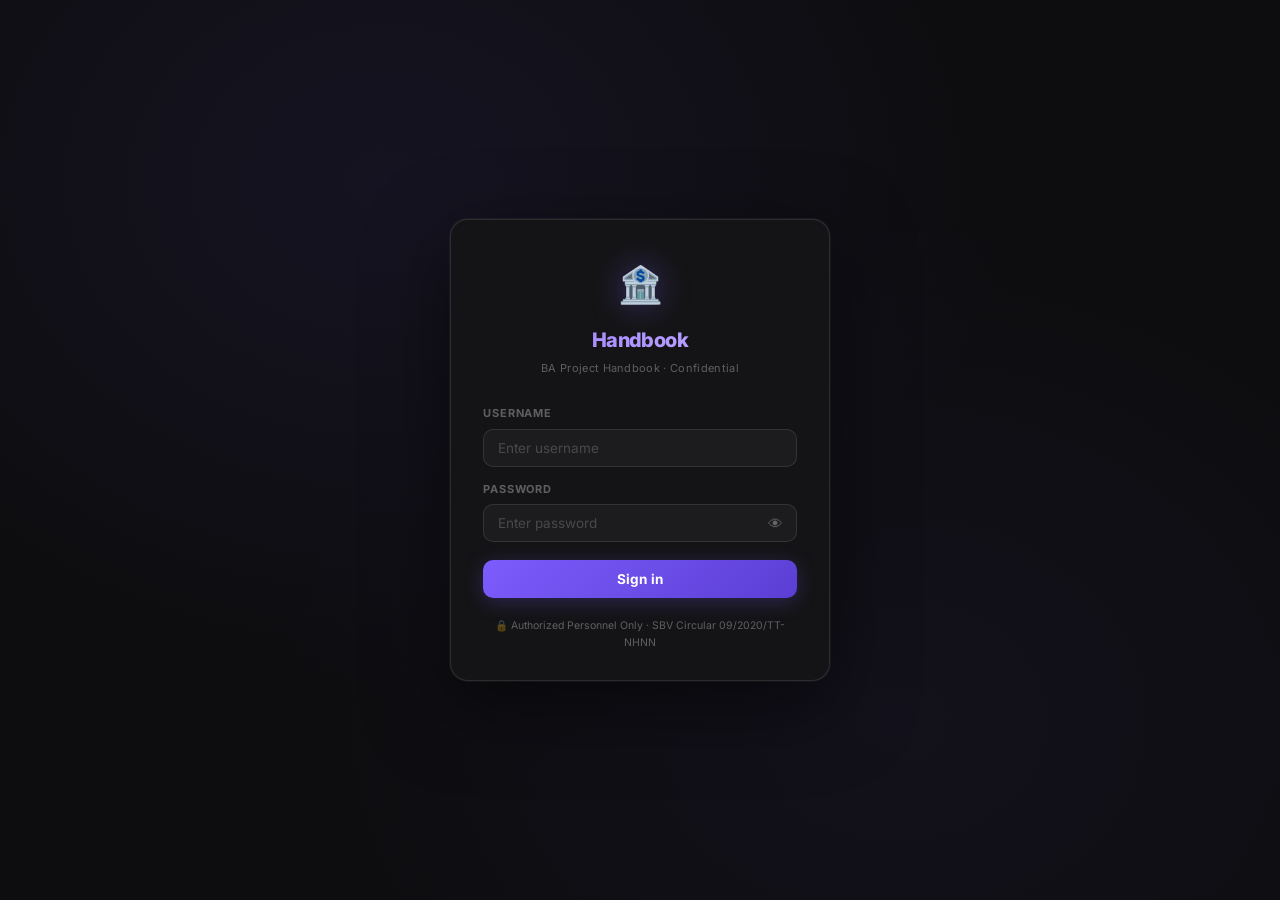
==== commit cc068fa0: "Update handbook branding and persist auth for 24 hours" ====
--- a/ba-handbook.html
+++ b/ba-handbook.html
@@ -3,7 +3,7 @@
 <head>
   <meta charset="UTF-8" />
   <meta name="viewport" content="width=device-width, initial-scale=1.0"/>
-  <title>BA Project Implement Handbook | VietBank</title>
+  <title>BA Project Implementation Handbook | Handbook</title>
   <meta name="description" content="Business Analyst Project Implement Handbook — BABOK v3 aligned, Hybrid Water-Scrum-Fall SDLC. Internal use only." />
   <link rel="preconnect" href="https://fonts.googleapis.com">
   <link rel="preconnect" href="https://fonts.gstatic.com" crossorigin>
@@ -183,7 +183,7 @@
   <div class="login-box">
     <div class="login-logo">
       <div class="login-icon">🏦</div>
-      <div class="login-brand">VietBank</div>
+      <div class="login-brand">Handbook</div>
       <div class="login-sub">BA Project Handbook · Confidential</div>
     </div>
     <form id="login-form" onsubmit="handleLogin(event)" autocomplete="off">
@@ -298,6 +298,7 @@
     Status: <span style="color:var(--status-yellow)">Draft</span><br/>
     Owner: BA Lead<br/>
     <strong>Quick Links</strong>
+    <a href="handbook.html" style="color:var(--accent-bright);font-size:11px;">← Implementation Handbook</a><br/>
     <a href="index.html" style="color:var(--accent-bright);font-size:11px;">← Deployment Runbook</a>
   </div>
 </aside>
@@ -310,7 +311,7 @@
     <div class="header-eyebrow">📋 Internal Handbook · BABOK® v3 Aligned</div>
     <h1>Business Analyst<br/><span>Project Implement Handbook</span></h1>
     <p>
-      A comprehensive guide to the Business Analyst workflow within VietBank's
+      A comprehensive guide to the Business Analyst workflow within the bank's
       <strong>Hybrid Water-Scrum-Fall</strong> SDLC model. Read by project teams to
       understand BA responsibilities, deliverables, and collaboration expectations
       across all implementation phases.
@@ -344,7 +345,7 @@
           <div class="card-title">What This Handbook Is</div>
           <p style="margin-bottom:12px;">
             This handbook defines the <strong>Business Analyst (BA) workflow</strong> for all software
-            implementation projects at VietBank. It documents BA responsibilities, deliverables,
+            implementation projects at the bank. It documents BA responsibilities, deliverables,
             interaction points, and quality gates across every phase of project execution —
             from initial kickoff through post-implementation review.
           </p>
@@ -388,7 +389,7 @@
       <div class="alert alert-warning" style="margin-top:8px;">
         <span class="alert-icon">⚠️</span>
         <div>
-          <strong>SDLC Context:</strong> VietBank operates a <strong>Hybrid Water-Scrum-Fall</strong> model.
+          <strong>SDLC Context:</strong> The bank operates a <strong>Hybrid Water-Scrum-Fall</strong> model.
           Core/stable requirements follow Waterfall governance (formal sign-off, RTM, CCB).
           Evolving feature requirements are managed as an Agile backlog within sprints.
           This handbook covers both tracks — look for the
@@ -1398,7 +1399,7 @@
   </main>
 
   <footer class="site-footer">
-    🏦 VietBank · BA Project Implement Handbook v1.0 · Internal Use Only · Classification: CONFIDENTIAL<br/>
+    🏦 Handbook · BA Project Implement Handbook v1.0 · Internal Use Only · Classification: CONFIDENTIAL<br/>
     Aligned with BABOK® Guide v3 · Hybrid Water-Scrum-Fall SDLC · SBV Circular 09/2020/TT-NHNN · © 2025
   </footer>
 </div>
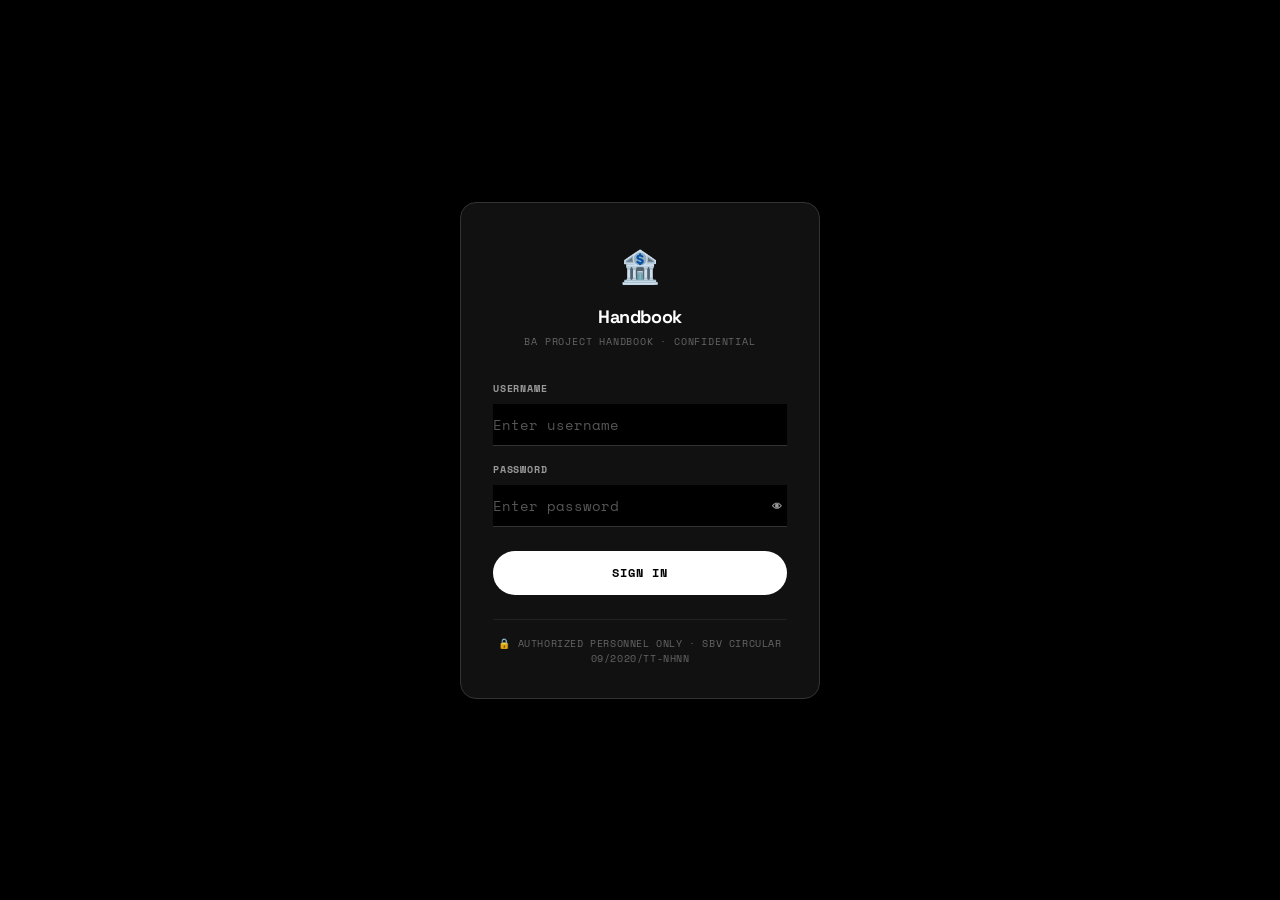
==== commit a13ecc51: "feat: migrate to Nothing design system with dark/light theme toggle - Full CSS rewrite: OLED dark + " ====
--- a/ba-handbook.html
+++ b/ba-handbook.html
@@ -7,8 +7,10 @@
   <meta name="description" content="Business Analyst Project Implement Handbook — BABOK v3 aligned, Hybrid Water-Scrum-Fall SDLC. Internal use only." />
   <link rel="preconnect" href="https://fonts.googleapis.com">
   <link rel="preconnect" href="https://fonts.gstatic.com" crossorigin>
-  <link href="https://fonts.googleapis.com/css2?family=Inter:wght@300;400;500;600;700;800&family=JetBrains+Mono:wght@400;500&display=swap" rel="stylesheet">
+  <link href="https://fonts.googleapis.com/css2?family=Space+Grotesk:wght@300;400;500;700&family=Space+Mono:wght@400;700&display=swap" rel="stylesheet">
   <link rel="stylesheet" href="assets/css/styles.css">
+  <!-- Anti-FOUC: apply saved theme before first paint -->
+  <script>(function(){var t=localStorage.getItem('nt_theme')||'dark';document.documentElement.setAttribute('data-theme',t)})();</script>
   <style>
     /* ── BA Handbook extras ── */
     .phase-timeline { display: flex; flex-direction: column; gap: 0; margin: 20px 0; }
@@ -25,149 +27,131 @@
     .pt-dot {
       width: 32px; height: 32px; border-radius: 50%;
       display: flex; align-items: center; justify-content: center;
-      font-size: 12px; font-weight: 800; flex-shrink: 0;
-      border: 2px solid var(--border-default);
-      background: var(--bg-overlay);
-      color: var(--text-muted);
+      font-size: 11px; font-weight: 700; flex-shrink: 0;
+      font-family: var(--font-mono);
+      border: 1px solid var(--border);
+      background: var(--surface-raised);
+      color: var(--text-secondary);
       z-index: 1;
     }
 
-    .pt-dot.done   { background: var(--status-green-bg);  border-color: var(--status-green);  color: var(--status-green); }
-    .pt-dot.active { background: var(--accent-dim);        border-color: var(--accent);         color: var(--accent-bright); box-shadow: 0 0 10px var(--accent-glow); }
-    .pt-dot.waterfall { background: var(--status-blue-bg); border-color: var(--status-blue); color: var(--status-blue); }
-    .pt-dot.agile  { background: var(--status-green-bg);  border-color: var(--status-green);  color: var(--status-green); }
-    .pt-dot.hybrid { background: var(--status-purple-bg); border-color: var(--status-purple); color: var(--status-purple); }
+    .pt-dot.done     { border-color: var(--success);  color: var(--success); background: var(--success-bg); }
+    .pt-dot.active   { border-color: var(--accent);   color: var(--accent);  background: var(--accent-subtle); }
+    .pt-dot.waterfall{ border-color: var(--info);     color: var(--info);    background: var(--info-bg); }
+    .pt-dot.agile    { border-color: var(--success);  color: var(--success); background: var(--success-bg); }
+    .pt-dot.hybrid   { border-color: var(--status-purple); color: var(--status-purple); background: var(--status-purple-bg); }
 
     .pt-line {
-      width: 2px; flex: 1; min-height: 24px;
-      background: var(--border-default);
+      width: 1px; flex: 1; min-height: 20px;
+      background: var(--border-visible);
       margin: 2px auto;
     }
 
     .pt-content {
-      flex: 1; padding: 0 0 24px 16px;
+      flex: 1; padding: 0 0 20px 14px;
     }
 
     .pt-header {
       display: flex; align-items: center; gap: 10px;
-      margin-bottom: 10px; padding-top: 4px;
+      margin-bottom: 8px; padding-top: 4px;
     }
 
     .pt-phase-label {
-      font-size: 9px; font-weight: 700; text-transform: uppercase;
-      letter-spacing: 0.1em; color: var(--text-muted);
-    }
-
-    .pt-title { font-size: 14px; font-weight: 700; color: var(--text-primary); }
+      font-family: var(--font-mono); font-size: 9px; font-weight: 700;
+      text-transform: uppercase; letter-spacing: 0.1em; color: var(--text-disabled);
+    }
+
+    .pt-title { font-size: 14px; font-weight: 700; color: var(--text-display); }
 
     .pt-sdlc-tag {
-      font-size: 9px; font-weight: 700; padding: 2px 7px; border-radius: 4px;
-      text-transform: uppercase; letter-spacing: 0.04em; margin-left: auto;
-    }
-
-    .pt-body { font-size: 12.5px; color: var(--text-secondary); line-height: 1.7; }
-
-    .pt-outputs {
-      margin-top: 10px; display: flex; flex-wrap: wrap; gap: 5px;
-    }
+      font-family: var(--font-mono); font-size: 9px; font-weight: 700;
+      padding: 2px 7px; border-radius: 3px; text-transform: uppercase;
+      letter-spacing: 0.04em; margin-left: auto; border: 1px solid currentColor;
+    }
+
+    .pt-body { font-size: 13px; color: var(--text-secondary); line-height: 1.65; }
+
+    .pt-outputs { margin-top: 8px; display: flex; flex-wrap: wrap; gap: 5px; }
 
     .pt-output-tag {
-      font-size: 10px; font-weight: 600; padding: 3px 8px;
-      border-radius: 20px; background: var(--bg-active);
-      border: 1px solid var(--border-default);
-      color: var(--text-secondary);
-    }
-
-    /* Role interaction map */
+      font-family: var(--font-mono); font-size: 9px; font-weight: 700;
+      padding: 2px 8px; border-radius: 3px;
+      background: var(--surface-overlay); border: 1px solid var(--border-visible);
+      color: var(--text-secondary); text-transform: uppercase; letter-spacing: 0.04em;
+    }
+
     .role-map {
       display: grid; grid-template-columns: repeat(3, 1fr);
       gap: 10px; margin: 14px 0;
     }
 
     .role-node {
-      background: var(--bg-overlay); border: 1px solid var(--border-default);
-      border-radius: var(--radius-md); padding: 14px;
-      text-align: center; transition: border-color 0.15s;
-    }
-
-    .role-node:hover { border-color: var(--accent); }
+      background: var(--surface-raised); border: 1px solid var(--border);
+      border-radius: var(--radius-sm); padding: 14px;
+      text-align: center; transition: border-color 0.1s;
+    }
+
+    .role-node:hover { border-color: var(--border-visible); }
     .role-node.center-ba {
       grid-column: 2; grid-row: 1;
-      border-color: var(--accent);
-      background: var(--accent-dim);
-    }
-
-    .role-node-icon { font-size: 22px; margin-bottom: 6px; }
-    .role-node-name { font-size: 12px; font-weight: 700; color: var(--text-primary); }
-    .role-node-desc { font-size: 10.5px; color: var(--text-muted); margin-top: 3px; line-height: 1.4; }
-
-    /* Flow arrows */
-    .role-flow { font-size: 11px; color: var(--text-muted); margin: 4px 0; }
-
-    /* Tech matrix table */
+      border-color: var(--accent); background: var(--accent-subtle);
+    }
+
+    .role-node-icon { font-size: 20px; margin-bottom: 6px; }
+    .role-node-name { font-family: var(--font-mono); font-size: 11px; font-weight: 700; color: var(--text-display); text-transform: uppercase; letter-spacing: 0.06em; }
+    .role-node-desc { font-size: 11px; color: var(--text-secondary); margin-top: 3px; line-height: 1.4; }
+
+    .role-flow { font-family: var(--font-mono); font-size: 10px; color: var(--text-disabled); margin: 3px 0; }
+
     .tech-matrix { width: 100%; border-collapse: collapse; font-size: 12px; }
     .tech-matrix th {
-      background: var(--bg-base); text-align: left;
-      padding: 8px 12px; font-size: 10px; font-weight: 700;
-      color: var(--text-muted); text-transform: uppercase; letter-spacing: 0.07em;
-      border-bottom: 1px solid var(--border-default);
+      background: var(--black); text-align: left;
+      padding: 8px 12px; font-size: 9px; font-weight: 700;
+      font-family: var(--font-mono); color: var(--text-disabled);
+      text-transform: uppercase; letter-spacing: 0.1em;
+      border-bottom: 1px solid var(--border-visible);
     }
     .tech-matrix td {
-      padding: 9px 12px; border-bottom: 1px solid var(--border-subtle);
+      padding: 10px 12px; border-bottom: 1px solid var(--border);
       color: var(--text-secondary); vertical-align: top; line-height: 1.6;
     }
     .tech-matrix tr:last-child td { border-bottom: none; }
     .tech-matrix tr:hover td { background: var(--bg-hover); }
-    .tech-matrix td:first-child { font-weight: 700; color: var(--text-primary); white-space: nowrap; }
-
-    /* Quality gate checklist */
+    .tech-matrix td:first-child { font-family: var(--font-mono); font-size: 11px; font-weight: 700; color: var(--text-primary); white-space: nowrap; text-transform: uppercase; letter-spacing: 0.04em; }
+
     .qg-list { list-style: none; margin: 10px 0; }
     .qg-list li {
       display: flex; align-items: flex-start; gap: 8px;
-      padding: 6px 0; border-bottom: 1px solid var(--border-subtle);
-      font-size: 12.5px; color: var(--text-secondary);
+      padding: 6px 0; border-bottom: 1px solid var(--border);
+      font-size: 13px; color: var(--text-secondary);
     }
     .qg-list li:last-child { border-bottom: none; }
     .qg-check {
-      width: 16px; height: 16px; border-radius: 4px;
-      border: 1.5px solid var(--border-strong);
-      flex-shrink: 0; margin-top: 2px;
-      background: var(--bg-overlay);
-    }
-
-    /* Anti-pattern items */
+      width: 16px; height: 16px; border-radius: 3px;
+      border: 1px solid var(--border-visible); flex-shrink: 0; margin-top: 2px;
+      background: var(--surface-overlay);
+    }
+
     .ap-item {
       display: flex; gap: 8px; align-items: flex-start;
-      padding: 7px 0; border-bottom: 1px solid var(--border-subtle);
-      font-size: 12.5px;
+      padding: 7px 0; border-bottom: 1px solid var(--border); font-size: 13px;
     }
     .ap-item:last-child { border-bottom: none; }
-    .ap-bad  { color: var(--status-red); }
-    .ap-good { color: var(--status-green); }
-
-    /* SMART/INVEST badges */
-    .invest-grid {
-      display: grid; grid-template-columns: repeat(3, 1fr); gap: 8px;
-    }
+    .ap-bad  { color: var(--accent); }
+    .ap-good { color: var(--success); }
+
+    .invest-grid { display: grid; grid-template-columns: repeat(3,1fr); gap: 8px; }
     .invest-card {
-      background: var(--bg-overlay); border: 1px solid var(--border-default);
-      border-radius: var(--radius-md); padding: 12px;
-      text-align: center;
-    }
-    .invest-letter {
-      font-size: 22px; font-weight: 800; color: var(--accent-bright);
-      letter-spacing: -0.02em;
-    }
-    .invest-word {
-      font-size: 10.5px; font-weight: 700; color: var(--text-primary);
-      margin: 2px 0;
-    }
-    .invest-desc { font-size: 10px; color: var(--text-muted); line-height: 1.4; }
-
-    /* Document ownership colors */
-    .own-author  { color: var(--accent-bright); font-weight: 700; }
-    .own-contrib { color: var(--status-yellow); font-weight: 600; }
-    .own-review  { color: var(--status-blue); font-weight: 600; }
+      background: var(--surface-raised); border: 1px solid var(--border);
+      border-radius: var(--radius-sm); padding: 12px; text-align: center;
+    }
+    .invest-letter { font-family: var(--font-mono); font-size: 22px; font-weight: 700; color: var(--accent); letter-spacing: -0.02em; }
+    .invest-word { font-size: 11px; font-weight: 700; color: var(--text-primary); margin: 2px 0; text-transform: uppercase; letter-spacing: 0.06em; }
+    .invest-desc { font-size: 10px; color: var(--text-disabled); line-height: 1.4; }
+
+    .own-author  { color: var(--accent); font-weight: 700; font-family: var(--font-mono); }
+    .own-contrib { color: var(--warning); font-weight: 700; font-family: var(--font-mono); }
+    .own-review  { color: var(--info); font-weight: 700; font-family: var(--font-mono); }
 
     @media (max-width: 900px) {
       .role-map { grid-template-columns: 1fr 1fr; }
@@ -299,7 +283,8 @@
     Owner: BA Lead<br/>
     <strong>Quick Links</strong>
     <a href="handbook.html" style="color:var(--accent-bright);font-size:11px;">← Implementation Handbook</a><br/>
-    <a href="index.html" style="color:var(--accent-bright);font-size:11px;">← Deployment Runbook</a>
+    <a href="index.html" style="color:var(--accent-bright);font-size:11px;">← Deployment Runbook</a><br/>
+    <a href="pm-handbook.html" style="color:var(--accent-bright);font-size:11px;">← PM Project Handbook</a>
   </div>
 </aside>
 
--- a/assets/css/styles.css
+++ b/assets/css/styles.css
@@ -1,1107 +1,1514 @@
 /* ========================================================
-   SUPERHUMAN-INSPIRED DESIGN SYSTEM
-   Layered dark surfaces · Purple glow · Premium typography
-   Bank Runbook v2.4 — VietBank
-======================================================== */
+   NOTHING DESIGN SYSTEM v4.0
+   OLED Dark + Light Mode · Space Grotesk + Space Mono
+   Monochrome · Mechanical · Instrument-grade precision
+   Bank Handbook
+======================================================== */
+
+/* ── GOOGLE FONTS ── */
+@import url('https://fonts.googleapis.com/css2?family=Space+Grotesk:wght@300;400;500;700&family=Space+Mono:wght@400;700&display=swap');
 
 :root {
-  /* Surface layers — depth-based, not flat black */
-  --bg-base:      #0d0d0f;
-  --bg-surface:   #141416;
-  --bg-elevated:  #1c1c1f;
-  --bg-overlay:   #242428;
-  --bg-hover:     #2a2a2f;
-  --bg-active:    #313138;
+  /* ── Surface layers (OLED dark) ── */
+  --black:           #000000;
+  --surface:         #111111;
+  --surface-raised:  #1A1A1A;
+  --surface-overlay: #222222;
+
+  /* ── Borders ── */
+  --border:          #222222;
+  --border-visible:  #333333;
+  --border-strong:   #444444;
+
+  /* ── Typography hierarchy ── */
+  --text-display:    #FFFFFF;
+  --text-primary:    #E8E8E8;
+  --text-secondary:  #999999;
+  --text-disabled:   #666666;
+  --text-muted:      #555555;
+
+  /* ── Accent (red = interrupt signal) ── */
+  --accent:          #D71921;
+  --accent-bright:   #E83B43;
+  --accent-dim:      rgba(215, 25, 33, 0.12);
+  --accent-glow:     rgba(215, 25, 33, 0.25);
+  --accent-subtle:   rgba(215, 25, 33, 0.15);
+
+  /* ── Status ── */
+  --success:         #4A9E5C;
+  --success-bg:      rgba(74, 158, 92, 0.12);
+  --warning:         #D4A843;
+  --warning-bg:      rgba(212, 168, 67, 0.12);
+  --error:           #D71921;
+  --error-bg:        rgba(215, 25, 33, 0.12);
+  --info:            #5B9BF6;
+  --info-bg:         rgba(91, 155, 246, 0.12);
+
+  /* ── Legacy bridge tokens (full HTML compatibility) ── */
+  --bg-base:          var(--black);
+  --bg-surface:       var(--surface);
+  --bg-elevated:      var(--surface-raised);
+  --bg-overlay:       var(--surface-overlay);
+  --bg-hover:         rgba(255,255,255,0.04);
+  --bg-active:        rgba(255,255,255,0.08);
+  --border-subtle:    var(--border);
+  --border-default:   var(--border-visible);
+
+  /* Legacy text tokens */
+  --text-muted-old:   var(--text-disabled);
+
+  /* Status legacy compat */
+  --status-green:     var(--success);
+  --status-green-bg:  var(--success-bg);
+  --status-yellow:    var(--warning);
+  --status-yellow-bg: var(--warning-bg);
+  --status-red:       var(--error);
+  --status-red-bg:    var(--error-bg);
+  --status-blue:      var(--info);
+  --status-blue-bg:   var(--info-bg);
+  --status-purple:    #A78BFA;
+  --status-purple-bg: rgba(167, 139, 250, 0.12);
+  --status-gray:      var(--text-secondary);
+  --status-gray-bg:   rgba(255,255,255,0.06);
+
+  /* ── Typography ── */
+  --font-sans:  'Space Grotesk', 'DM Sans', system-ui, sans-serif;
+  --font-mono:  'Space Mono', 'JetBrains Mono', 'SF Mono', monospace;
+
+  /* ── Layout ── */
+  --sidebar-w: 256px;
+
+  /* ── Border radius ── */
+  --radius-sm:  4px;
+  --radius-md:  8px;
+  --radius-lg:  12px;
+  --radius-xl:  16px;
+
+  /* ── Spacing ── */
+  --space-xs:  4px;
+  --space-sm:  8px;
+  --space-md:  16px;
+  --space-lg:  24px;
+  --space-xl:  32px;
+  --space-2xl: 48px;
+  --space-3xl: 64px;
+
+  /* ── Theme transition speed ── */
+  --theme-transition: 0.22s ease;
+}
+
+/* ========================================================
+   LIGHT THEME OVERRIDE
+   Applied when <html data-theme="light">
+======================================================== */
+html[data-theme="light"] {
+  /* Surfaces */
+  --black:           #F0F0F0;
+  --surface:         #FFFFFF;
+  --surface-raised:  #F5F5F5;
+  --surface-overlay: #EBEBEB;
 
   /* Borders */
-  --border-subtle:  rgba(255,255,255,0.06);
-  --border-default: rgba(255,255,255,0.1);
-  --border-strong:  rgba(255,255,255,0.18);
-
-  /* Text — partial opacity to reduce halation */
-  --text-primary:   rgba(255,255,255,0.92);
-  --text-secondary: rgba(255,255,255,0.55);
-  --text-muted:     rgba(255,255,255,0.32);
-  --text-disabled:  rgba(255,255,255,0.2);
-
-  /* Superhuman purple glow */
-  --accent:         #7c5cfc;
-  --accent-bright:  #9b7dff;
-  --accent-dim:     rgba(124,92,252,0.15);
-  --accent-glow:    rgba(124,92,252,0.25);
-
-  /* Status colors — desaturated for dark mode */
-  --status-green:      #34d399;
-  --status-green-bg:   rgba(52,211,153,0.1);
-  --status-yellow:     #fbbf24;
-  --status-yellow-bg:  rgba(251,191,36,0.1);
-  --status-red:        #f87171;
-  --status-red-bg:     rgba(248,113,113,0.1);
-  --status-blue:       #60a5fa;
-  --status-blue-bg:    rgba(96,165,250,0.1);
-  --status-purple:     #a78bfa;
-  --status-purple-bg:  rgba(167,139,250,0.1);
-  --status-gray:       rgba(255,255,255,0.3);
-  --status-gray-bg:    rgba(255,255,255,0.06);
-
-  /* Typography */
-  --font-sans: 'Inter', -apple-system, sans-serif;
-  --font-mono: 'JetBrains Mono', monospace;
-
-  /* Layout */
-  --sidebar-w: 252px;
-
-  /* Border radius */
-  --radius-sm: 6px;
-  --radius-md: 10px;
-  --radius-lg: 14px;
-  --radius-xl: 18px;
-}
-
-/* ===== RESET ===== */
+  --border:          #E2E2E2;
+  --border-visible:  #CFCFCF;
+  --border-strong:   #BBBBBB;
+  --border-subtle:   #E2E2E2;
+  --border-default:  #CFCFCF;
+
+  /* Text */
+  --text-display:    #000000;
+  --text-primary:    #1A1A1A;
+  --text-secondary:  #555555;
+  --text-disabled:   #AAAAAA;
+  --text-muted:      #AAAAAA;
+
+  /* Surfaces bridge */
+  --bg-base:         #F0F0F0;
+  --bg-surface:      #FFFFFF;
+  --bg-elevated:     #F5F5F5;
+  --bg-overlay:      #EBEBEB;
+  --bg-hover:        rgba(0,0,0,0.04);
+  --bg-active:       rgba(0,0,0,0.08);
+
+  /* Accent stays red — brand identity */
+  --accent:          #D71921;
+  --accent-bright:   #B91219;
+  --accent-dim:      rgba(215, 25, 33, 0.08);
+  --accent-glow:     rgba(215, 25, 33, 0.15);
+  --accent-subtle:   rgba(215, 25, 33, 0.07);
+
+  /* Status — adjusted for light bg legibility */
+  --success:         #257A35;
+  --success-bg:      rgba(37, 122, 53, 0.1);
+  --warning:         #8A5E0D;
+  --warning-bg:      rgba(138, 94, 13, 0.1);
+  --error:           #C0151C;
+  --error-bg:        rgba(192, 21, 28, 0.1);
+  --info:            #1A56CC;
+  --info-bg:         rgba(26, 86, 204, 0.1);
+
+  /* Status legacy */
+  --status-green:     #257A35;
+  --status-green-bg:  rgba(37, 122, 53, 0.1);
+  --status-yellow:    #8A5E0D;
+  --status-yellow-bg: rgba(138, 94, 13, 0.1);
+  --status-red:       #C0151C;
+  --status-red-bg:    rgba(192, 21, 28, 0.1);
+  --status-blue:      #1A56CC;
+  --status-blue-bg:   rgba(26, 86, 204, 0.1);
+  --status-purple:    #6D28D9;
+  --status-purple-bg: rgba(109, 40, 217, 0.1);
+  --status-gray:      #888888;
+  --status-gray-bg:   rgba(0, 0, 0, 0.06);
+
+  /* Light mode: stronger text contrast */
+  --text-display:    #000000;
+  --text-primary:    #0D0D0D;
+  --text-secondary:  #3A3A3A;  /* was #555 — darkened for readability */
+  --text-disabled:   #888888;  /* was #AAA — more readable on light bg */
+  --text-muted:      #888888;
+}
+
+/* ========================================================
+   RESET + SMOOTH THEME TRANSITIONS
+======================================================== */
 *, *::before, *::after { box-sizing: border-box; margin: 0; padding: 0; }
+
 html { scroll-behavior: smooth; }
+
+/*
+  Theme transition — targeted elements only (NOT wildcard *).
+  Wildcard transitions on hundreds of DOM nodes causes jank.
+  We only animate the surfaces and text that actually change.
+*/
+html.theme-ready body,
+html.theme-ready #sidebar,
+html.theme-ready #hb-sidebar,
+html.theme-ready #main-content,
+html.theme-ready #hb-main,
+html.theme-ready #login-overlay,
+html.theme-ready .login-box,
+html.theme-ready .top-header,
+html.theme-ready .hb-hero,
+html.theme-ready .sidebar-top,
+html.theme-ready .sb-top,
+html.theme-ready .card,
+html.theme-ready .acc-item,
+html.theme-ready .accordion-item,
+html.theme-ready .pipeline-card,
+html.theme-ready .section-header,
+html.theme-ready .sec-head,
+html.theme-ready .sb-nav a,
+html.theme-ready .nav-link,
+html.theme-ready .ts-btn,
+html.theme-ready .theme-seg,
+html.theme-ready .site-footer,
+html.theme-ready footer,
+html.theme-ready table,
+html.theme-ready th,
+html.theme-ready td {
+  transition:
+    background-color 0.15s ease,
+    border-color     0.15s ease,
+    color            0.15s ease;
+}
 
 body {
   font-family: var(--font-sans);
-  background: var(--bg-base);
+  background: var(--black);
   color: var(--text-primary);
-  line-height: 1.6;
+  line-height: 1.5;
+  font-weight: 400;
+  font-size: 15px;
+  letter-spacing: 0;
   -webkit-font-smoothing: antialiased;
 }
 
-strong { color: var(--text-primary); font-weight: 600; }
-p      { color: var(--text-secondary); }
-
-/* ===== SCROLLBAR ===== */
-::-webkit-scrollbar             { width: 5px; height: 5px; }
+strong { color: var(--text-display); font-weight: 700; }
+p      { color: var(--text-secondary); line-height: 1.65; }
+a      { color: var(--info); text-decoration: none; }
+a:hover { text-decoration: underline; }
+
+/* ── SCROLLBAR ── */
+::-webkit-scrollbar             { width: 4px; height: 4px; }
 ::-webkit-scrollbar-track       { background: transparent; }
-::-webkit-scrollbar-thumb       { background: rgba(255,255,255,0.12); border-radius: 3px; }
-::-webkit-scrollbar-thumb:hover { background: rgba(255,255,255,0.2); }
-
-/* ========================================================
-   SIDEBAR
-======================================================== */
-#sidebar {
-  position: fixed;
-  top: 0; left: 0;
-  width: var(--sidebar-w);
-  height: 100vh;
-  background: var(--bg-surface);
-  border-right: 1px solid var(--border-subtle);
-  z-index: 100;
-  overflow-y: auto;
+::-webkit-scrollbar-thumb       { background: var(--border-visible); border-radius: 2px; }
+::-webkit-scrollbar-thumb:hover { background: var(--text-disabled); }
+
+/* ── LABEL STYLE (Space Mono ALL CAPS) ── */
+.mono-label {
+  font-family: var(--font-mono);
+  font-size: 10px;
+  font-weight: 700;
+  text-transform: uppercase;
+  letter-spacing: 0.1em;
+  color: var(--text-secondary);
+}
+
+/* ── DOT GRID MOTIF ── */
+.dot-grid {
+  background-image: radial-gradient(circle, var(--border-visible) 1px, transparent 1px);
+  background-size: 16px 16px;
+}
+.dot-grid-subtle {
+  background-image: radial-gradient(circle, var(--border) 0.5px, transparent 0.5px);
+  background-size: 12px 12px;
+}
+
+/* ========================================================
+   THEME TOGGLE — Nothing-style segmented pill
+   Injected into sidebar via JS, visible on all pages
+======================================================== */
+.theme-toggle-wrap {
+  padding: 10px 12px 8px;
+  border-bottom: 1px solid var(--border);
+  flex-shrink: 0;
+}
+
+.theme-seg {
   display: flex;
-  flex-direction: column;
-  transition: transform 0.3s cubic-bezier(.4,0,.2,1);
-}
-
-.sidebar-top {
-  padding: 24px 20px 18px;
-  border-bottom: 1px solid var(--border-subtle);
-}
-
-.bank-badge   { display: flex; align-items: center; gap: 10px; }
-
-.bank-icon {
-  width: 34px; height: 34px;
-  background: linear-gradient(135deg, var(--accent), #5b3fd4);
-  border-radius: 9px;
+  background: var(--black);
+  border: 1px solid var(--border-visible);
+  border-radius: 999px;
+  padding: 2px;
+  gap: 2px;
+}
+
+.ts-btn {
+  flex: 1;
+  padding: 5px 8px;
+  border: none;
+  border-radius: 999px;
+  background: none;
+  cursor: pointer;
+  font-family: var(--font-mono);
+  font-size: 9px;
+  font-weight: 700;
+  text-transform: uppercase;
+  letter-spacing: 0.07em;
+  color: var(--text-disabled);
+  white-space: nowrap;
+  display: flex;
+  align-items: center;
+  justify-content: center;
+  gap: 5px;
+}
+
+.ts-btn:hover { color: var(--text-secondary); }
+
+.ts-btn.active {
+  background: var(--text-display);
+  color: var(--black);
+}
+
+html[data-theme="light"] .theme-seg {
+  background: var(--surface-raised);
+}
+
+html[data-theme="light"] .ts-btn.active {
+  background: var(--text-display);
+  color: var(--surface);
+}
+
+/* ========================================================
+   LOGIN OVERLAY
+======================================================== */
+#login-overlay {
+  position: fixed; inset: 0;
+  background: var(--black);
+  background-image:
+    radial-gradient(circle, var(--border) 0.5px, transparent 0.5px);
+  background-size: 16px 16px;
+  z-index: 9999;
   display: flex; align-items: center; justify-content: center;
-  font-size: 16px; flex-shrink: 0;
-  box-shadow: 0 0 16px var(--accent-glow);
-}
-
-.bank-title {
-  font-size: 12px; font-weight: 700;
-  color: var(--text-primary);
-  line-height: 1.3; letter-spacing: -0.01em;
-}
-
-.bank-sub {
-  font-size: 10px; color: var(--text-muted);
-  margin-top: 2px; letter-spacing: 0.04em;
-  text-transform: uppercase;
-}
-
-.sidebar-section-label {
-  padding: 16px 20px 6px;
-  font-size: 9px; font-weight: 700;
-  color: var(--text-muted);
-  text-transform: uppercase; letter-spacing: 0.14em;
-}
-
-nav#sidebar-nav a {
-  display: flex; align-items: center; gap: 9px;
-  padding: 8px 20px;
-  font-size: 12.5px; font-weight: 500;
-  color: var(--text-secondary);
-  text-decoration: none;
-  border-left: 2px solid transparent;
-  transition: all 0.15s ease;
-}
-
-nav#sidebar-nav a:hover {
-  color: var(--text-primary);
-  background: var(--bg-elevated);
-}
-
-nav#sidebar-nav a.active {
-  color: var(--accent-bright);
-  background: var(--accent-dim);
-  border-left-color: var(--accent);
-}
-
-.nav-icon { font-size: 13px; opacity: 0.7; }
-nav#sidebar-nav a.active .nav-icon { opacity: 1; }
-
-.sidebar-divider {
-  height: 1px;
-  background: var(--border-subtle);
-  margin: 12px 20px;
-}
-
-.sidebar-compliance {
-  padding: 0 20px 12px;
-  display: flex; flex-direction: column; gap: 5px;
-}
-
-.comp-pill {
-  display: inline-flex; align-items: center; gap: 5px;
-  background: var(--accent-dim);
-  border: 1px solid rgba(124,92,252,0.2);
-  color: var(--accent-bright);
-  font-size: 9.5px; font-weight: 600;
-  padding: 3px 8px; border-radius: 20px;
-  width: fit-content;
-}
-
-.sidebar-meta {
-  padding: 12px 20px 24px;
-  font-size: 10.5px; color: var(--text-muted);
-  line-height: 1.8;
-  margin-top: auto;
-}
-
-.sidebar-meta strong {
-  color: var(--text-secondary);
-  display: block; margin-top: 8px;
-}
-
-.sidebar-meta strong:first-child { margin-top: 0; }
-
-/* ========================================================
-   MAIN CONTENT
-======================================================== */
-#main-content {
-  margin-left: var(--sidebar-w);
-  min-height: 100vh;
-}
-
-/* ========================================================
-   HERO HEADER
-======================================================== */
-.top-header {
-  background: var(--bg-surface);
-  border-bottom: 1px solid var(--border-subtle);
-  padding: 56px 52px 48px;
-  position: relative;
-  overflow: hidden;
-}
-
-.top-header::before {
-  content: '';
-  position: absolute; top: -80px; right: -80px;
-  width: 400px; height: 400px;
-  background: radial-gradient(circle, rgba(124,92,252,0.12) 0%, transparent 70%);
-  pointer-events: none;
-}
-
-.top-header::after {
-  content: '';
-  position: absolute; bottom: -60px; left: 20%;
-  width: 300px; height: 200px;
-  background: radial-gradient(circle, rgba(124,92,252,0.06) 0%, transparent 70%);
-  pointer-events: none;
-}
-
-.header-eyebrow {
-  display: inline-flex; align-items: center; gap: 6px;
-  background: var(--accent-dim);
-  border: 1px solid rgba(124,92,252,0.25);
-  color: var(--accent-bright);
-  font-size: 10.5px; font-weight: 600;
-  padding: 4px 10px; border-radius: 20px;
-  margin-bottom: 18px;
-  letter-spacing: 0.03em;
-}
-
-.top-header h1 {
-  font-size: 36px; font-weight: 800;
-  color: var(--text-primary);
-  line-height: 1.1; letter-spacing: -0.03em;
-  margin-bottom: 14px;
-  max-width: 640px;
-}
-
-.top-header h1 span {
-  background: linear-gradient(90deg, var(--accent-bright), #c4b0ff);
-  -webkit-background-clip: text; -webkit-text-fill-color: transparent;
-  background-clip: text;
-}
-
-.top-header p {
-  font-size: 14px; color: var(--text-secondary);
-  max-width: 580px; line-height: 1.75;
-}
-
-.header-pills {
-  display: flex; flex-wrap: wrap; gap: 8px;
-  margin-top: 24px;
-}
-
-.header-pill {
-  display: flex; align-items: center; gap: 6px;
-  background: var(--bg-elevated);
-  border: 1px solid var(--border-default);
-  color: var(--text-secondary);
-  font-size: 11px; font-weight: 500;
-  padding: 5px 12px; border-radius: var(--radius-sm);
-}
-
-.pill-dot { width: 6px; height: 6px; border-radius: 50%; }
-
-/* ========================================================
-   SECTIONS
-======================================================== */
-.content-sections { padding: 36px 52px 80px; }
-
-.section-block   { margin-bottom: 52px; }
-
-.section-header {
-  display: flex; align-items: flex-start; gap: 14px;
-  margin-bottom: 24px;
-}
-
-.section-icon {
-  width: 40px; height: 40px;
-  border-radius: var(--radius-md);
-  display: flex; align-items: center; justify-content: center;
-  font-size: 18px; flex-shrink: 0;
-  background: var(--bg-elevated);
-  border: 1px solid var(--border-default);
-}
-
-.section-number {
-  font-size: 9.5px; font-weight: 700;
-  color: var(--accent);
-  text-transform: uppercase; letter-spacing: 0.12em;
-  margin-bottom: 3px;
-}
-
-.section-header h2 {
-  font-size: 19px; font-weight: 700;
-  color: var(--text-primary);
-  letter-spacing: -0.02em;
-}
-
-.section-header .sec-sub {
-  font-size: 12px; color: var(--text-muted); margin-top: 2px;
-}
-
-/* ========================================================
-   CARD
-======================================================== */
-.card {
-  background: var(--bg-elevated);
-  border: 1px solid var(--border-default);
-  border-radius: var(--radius-lg);
-  overflow: hidden;
-}
-
-.card-body  { padding: 22px; }
-
-.card-title {
-  font-size: 13px; font-weight: 700;
-  color: var(--text-primary);
-  margin-bottom: 14px;
-  letter-spacing: -0.01em;
-}
-
-/* ========================================================
-   ACCORDION
-======================================================== */
-.accordion-item           { border-bottom: 1px solid var(--border-subtle); }
-.accordion-item:last-child { border-bottom: none; }
-
-.accordion-trigger {
-  width: 100%; display: flex; align-items: center;
-  justify-content: space-between; gap: 12px;
-  padding: 16px 22px;
-  background: none; border: none; cursor: pointer;
-  text-align: left; font-family: var(--font-sans);
-  transition: background 0.12s;
-}
-
-.accordion-trigger:hover { background: var(--bg-hover); }
-
-.accordion-trigger h3 {
-  font-size: 13px; font-weight: 600;
-  color: var(--text-primary);
-  letter-spacing: -0.01em;
-}
-
-.acc-left { display: flex; align-items: center; gap: 10px; }
-
-.acc-tag {
-  font-size: 9px; font-weight: 700;
-  padding: 2px 7px; border-radius: 4px;
-  text-transform: uppercase; letter-spacing: 0.06em;
-}
-
-.accordion-chevron {
-  width: 18px; height: 18px; border-radius: 50%;
-  background: var(--bg-overlay);
-  display: flex; align-items: center; justify-content: center;
-  font-size: 10px; color: var(--text-muted);
-  transition: transform 0.25s ease, background 0.15s;
-  flex-shrink: 0;
-}
-
-.accordion-trigger[aria-expanded="true"] .accordion-chevron {
-  transform: rotate(180deg);
-  background: var(--accent-dim);
-  color: var(--accent-bright);
-}
-
-.accordion-body {
-  max-height: 0; overflow: hidden;
-  transition: max-height 0.35s ease;
-}
-
-.accordion-body.open { max-height: 2400px; }
-
-.accordion-content {
-  padding: 0 22px 22px;
-  font-size: 13px; color: var(--text-secondary);
-  line-height: 1.75;
-}
-
-/* ========================================================
-   PIPELINE — 12-step release tracker
-======================================================== */
-.pipeline-wrap { overflow-x: auto; padding-bottom: 12px; }
-
-.pipeline-grid {
-  display: flex; gap: 0;
-  min-width: 1060px;
-}
-
-.pipeline-step { flex: 1; position: relative; padding: 0 3px; }
-
-.pipeline-step::after {
-  content: '→';
-  position: absolute; top: 28px; right: -9px;
-  font-size: 12px; color: var(--text-muted);
-  z-index: 2;
-}
-
-.pipeline-step:last-child::after { display: none; }
-
-.pipeline-card {
-  background: var(--bg-overlay);
-  border: 1px solid var(--border-default);
-  border-radius: var(--radius-md);
-  padding: 12px 8px;
-  text-align: center;
-  transition: all 0.18s ease;
-  cursor: pointer;
-  position: relative;
-}
-
-.pipeline-card:hover {
-  transform: translateY(-2px);
-  border-color: var(--accent);
-  background: var(--bg-active);
-}
-
-.pipeline-card.s-done    { border-color: rgba(52,211,153,0.4);  background: rgba(52,211,153,0.05); }
-.pipeline-card.s-active  { border-color: rgba(251,191,36,0.5);  background: rgba(251,191,36,0.06); }
-.pipeline-card.s-pending { border-color: var(--border-subtle); }
-
-.pipe-num   { font-size: 8.5px; font-weight: 700; color: var(--text-muted); text-transform: uppercase; margin-bottom: 5px; }
-.pipe-icon  { font-size: 20px; margin-bottom: 5px; }
-.pipe-title { font-size: 9.5px; font-weight: 700; color: var(--text-primary); line-height: 1.3; margin-bottom: 4px; }
-
-.pipe-badge {
-  display: inline-block; font-size: 8px; font-weight: 700;
-  padding: 2px 5px; border-radius: 3px;
-  text-transform: uppercase; letter-spacing: 0.04em;
-}
-
-.pb-done    { background: var(--status-green-bg);  color: var(--status-green); }
-.pb-active  { background: var(--status-yellow-bg); color: var(--status-yellow); }
-.pb-pending { background: var(--status-gray-bg);   color: var(--status-gray); }
-
-.pipe-role { font-size: 8.5px; color: var(--text-muted); margin-top: 3px; }
-
-/* Pipeline hover tooltip */
-.pipe-tooltip {
-  display: none;
-  position: absolute; top: calc(100% + 8px); left: 50%;
-  transform: translateX(-50%);
-  width: 190px;
-  background: var(--bg-overlay);
-  border: 1px solid var(--border-strong);
-  color: var(--text-secondary);
-  font-size: 11px; line-height: 1.5;
-  padding: 10px 12px;
-  border-radius: var(--radius-md);
-  z-index: 20;
-  box-shadow: 0 8px 32px rgba(0,0,0,0.5), 0 0 0 1px var(--border-subtle);
-}
-
-.pipe-tooltip::before {
-  content: '';
-  position: absolute; top: -6px; left: 50%;
-  transform: translateX(-50%);
-  border: 6px solid transparent;
-  border-bottom-color: var(--border-strong);
-  border-top: none;
-}
-
-.pipeline-step:hover .pipe-tooltip { display: block; }
-
-/* Pulse animation for active pipeline step */
-@keyframes pulse-border {
-  0%   { box-shadow: 0 0 0 0 rgba(251,191,36,0.35); }
-  70%  { box-shadow: 0 0 0 7px rgba(251,191,36,0); }
-  100% { box-shadow: 0 0 0 0 rgba(251,191,36,0); }
-}
-
-.pipeline-card.s-active { animation: pulse-border 2s infinite; }
-
-/* ========================================================
-   ROLE TABS
-======================================================== */
-.role-tabs {
-  display: flex; gap: 2px;
-  background: var(--bg-base);
-  border: 1px solid var(--border-subtle);
-  border-radius: var(--radius-md);
-  padding: 3px;
-  margin-bottom: 20px;
-}
-
-.role-tab {
-  flex: 1; padding: 8px 16px;
-  border: none; border-radius: var(--radius-sm);
-  background: none; cursor: pointer;
-  font-family: var(--font-sans); font-size: 12.5px; font-weight: 600;
-  color: var(--text-muted);
-  transition: all 0.15s ease;
-  display: flex; align-items: center; justify-content: center; gap: 6px;
-}
-
-.role-tab:hover:not(.active) {
-  color: var(--text-secondary);
-  background: var(--bg-elevated);
-}
-
-.role-tab.active {
-  background: var(--accent-dim);
-  color: var(--accent-bright);
-  border: 1px solid rgba(124,92,252,0.25);
-}
-
-.role-panel        { display: none; }
-.role-panel.active { display: block; }
-
-/* ========================================================
-   DOD CHECKLIST
-======================================================== */
-.dod-grid {
-  display: grid; grid-template-columns: repeat(auto-fill, minmax(240px, 1fr));
-  gap: 10px;
-}
-
-.dod-item {
-  display: flex; align-items: center; gap: 12px;
-  padding: 14px;
-  border: 1px solid var(--border-default);
-  border-radius: var(--radius-md);
-  cursor: pointer;
-  transition: all 0.15s ease;
-  user-select: none;
-  background: var(--bg-overlay);
-}
-
-.dod-item:hover   { border-color: var(--accent); background: var(--bg-active); }
-
-.dod-item.checked {
-  border-color: rgba(52,211,153,0.4);
-  background: rgba(52,211,153,0.06);
-}
-
-.dod-checkbox {
-  width: 20px; height: 20px;
-  border: 1.5px solid var(--border-strong);
-  border-radius: 5px;
-  display: flex; align-items: center; justify-content: center;
-  flex-shrink: 0; transition: all 0.15s ease; font-size: 11px;
-}
-
-.dod-item.checked .dod-checkbox {
-  background: var(--status-green);
-  border-color: var(--status-green);
-  color: #0d0d0f;
-}
-
-.dod-item.checked .dod-checkbox::after { content: '✓'; font-weight: 800; }
-
-.dod-label               { font-size: 12.5px; font-weight: 600; color: var(--text-primary); }
-.dod-item.checked .dod-label { color: var(--status-green); }
-.dod-sub                 { font-size: 11px; color: var(--text-muted); margin-top: 1px; }
-
-.dod-progress {
-  margin-top: 16px; padding: 14px 16px;
-  background: var(--bg-base);
-  border: 1px solid var(--border-subtle);
-  border-radius: var(--radius-md);
-}
-
-.dod-progress-label {
-  display: flex; justify-content: space-between;
-  font-size: 11px; font-weight: 600; color: var(--text-secondary);
-  margin-bottom: 8px;
-}
-
-.dod-bar-track {
-  height: 4px; background: var(--bg-active);
-  border-radius: 2px; overflow: hidden;
-}
-
-.dod-bar-fill {
-  height: 100%; border-radius: 2px;
-  background: linear-gradient(90deg, var(--accent), var(--status-green));
-  transition: width 0.4s ease;
-}
-
-#dod-complete-banner {
-  display: none;
-  margin-top: 14px; padding: 12px 18px;
-  background: rgba(52,211,153,0.1);
-  border: 1px solid rgba(52,211,153,0.3);
-  border-radius: var(--radius-md);
-  color: var(--status-green);
-  font-size: 13px; font-weight: 600;
-  text-align: center;
-  animation: fadeUp 0.35s ease;
-}
-
-#dod-complete-banner.show { display: block; }
-
-@keyframes fadeUp {
-  from { opacity: 0; transform: translateY(6px); }
-  to   { opacity: 1; transform: translateY(0); }
-}
-
-/* ========================================================
-   ENVIRONMENT TRACKER
-======================================================== */
-.env-track {
-  display: flex; align-items: center;
-  padding: 16px 0;
-}
-
-.env-step {
-  flex: 1; text-align: center; position: relative;
-}
-
-.env-step::before {
-  content: '';
-  position: absolute; top: 17px; left: 0; right: 0;
-  height: 2px; background: var(--border-subtle); z-index: 0;
-}
-
-.env-step:first-child::before { left: 50%; }
-.env-step:last-child::before  { right: 50%; }
-
-.env-dot {
-  width: 34px; height: 34px; border-radius: 50%;
-  display: flex; align-items: center; justify-content: center;
-  font-size: 14px; margin: 0 auto 8px;
-  position: relative; z-index: 1;
-  border: 2px solid var(--border-default);
-  background: var(--bg-overlay);
-  transition: all 0.2s;
-}
-
-.env-step.done .env-dot   { border-color: var(--status-green); background: var(--status-green-bg); }
-.env-step.active .env-dot { border-color: var(--accent); background: var(--accent-dim); box-shadow: 0 0 12px var(--accent-glow); }
-
-.env-label              { font-size: 10px; font-weight: 700; color: var(--text-muted); letter-spacing: 0.06em; text-transform: uppercase; }
-.env-step.done .env-label   { color: var(--status-green); }
-.env-step.active .env-label { color: var(--accent-bright); }
-
-/* ========================================================
-   PHASE CALLOUT (3-column)
-======================================================== */
-.phase-callout {
-  display: grid; grid-template-columns: 1fr 1fr 1fr;
-  gap: 12px; margin-top: 16px;
-}
-
-.callout-box { border-radius: var(--radius-md); padding: 16px; border: 1px solid; }
-
-.callout-title {
-  font-size: 10px; font-weight: 700;
-  text-transform: uppercase; letter-spacing: 0.08em;
-  margin-bottom: 6px;
-}
-
-.callout-body { font-size: 12.5px; line-height: 1.65; }
-
-/* ========================================================
-   INFO TILES
-======================================================== */
-.info-tiles {
-  display: grid; grid-template-columns: repeat(auto-fill, minmax(190px, 1fr));
-  gap: 12px; margin-top: 14px;
-}
-
-.info-tile {
-  background: var(--bg-overlay);
-  border: 1px solid var(--border-default);
-  border-radius: var(--radius-md);
-  padding: 15px;
-  transition: border-color 0.15s;
-}
-
-.info-tile:hover { border-color: var(--border-strong); }
-
-.info-tile-icon  { font-size: 20px; margin-bottom: 8px; }
-.info-tile-title { font-size: 12.5px; font-weight: 700; color: var(--text-primary); margin-bottom: 4px; }
-.info-tile-desc  { font-size: 11.5px; color: var(--text-muted); line-height: 1.55; }
-
-/* ========================================================
-   ALERTS
-======================================================== */
-.alert {
-  display: flex; gap: 10px;
-  padding: 12px 14px;
-  border-radius: var(--radius-md);
-  border-left: 3px solid;
-  font-size: 12.5px; line-height: 1.65;
-  margin: 14px 0;
-}
-
-.alert-icon    { font-size: 16px; flex-shrink: 0; margin-top: 1px; }
-.alert-info    { background: var(--status-blue-bg);   border-color: var(--status-blue);   color: #93c5fd; }
-.alert-warning { background: var(--status-yellow-bg); border-color: var(--status-yellow); color: #fde68a; }
-.alert-success { background: var(--status-green-bg);  border-color: var(--status-green);  color: #6ee7b7; }
-.alert-danger  { background: var(--status-red-bg);    border-color: var(--status-red);    color: #fca5a5; }
-
-/* ========================================================
-   ROLE CARDS
-======================================================== */
-.role-card {
-  display: flex; align-items: flex-start; gap: 12px;
-  padding: 13px;
-  background: var(--bg-overlay);
-  border: 1px solid var(--border-default);
-  border-radius: var(--radius-md);
-  margin-bottom: 8px;
-}
-
-.role-avatar {
-  width: 36px; height: 36px; border-radius: 9px;
-  display: flex; align-items: center; justify-content: center;
-  font-size: 17px; flex-shrink: 0;
-  background: var(--bg-active);
-}
-
-.role-name { font-size: 12.5px; font-weight: 700; color: var(--text-primary); }
-.role-desc { font-size: 11.5px; color: var(--text-muted); margin-top: 2px; }
-
-/* ========================================================
-   DUTY LIST
-======================================================== */
-.duty-list            { list-style: none; margin: 10px 0 0; }
-
-.duty-list li {
-  display: flex; align-items: flex-start; gap: 8px;
-  font-size: 12.5px; color: var(--text-secondary);
-  padding: 6px 0;
-  border-bottom: 1px solid var(--border-subtle);
-}
-
-.duty-list li:last-child { border-bottom: none; }
-.duty-list li::before    { content: '▸'; color: var(--accent); flex-shrink: 0; font-size: 11px; margin-top: 2px; }
-
-/* ========================================================
-   OUTPUT LIST
-======================================================== */
-.output-list { list-style: none; }
-
-.output-list li {
-  display: flex; align-items: center; gap: 10px;
-  padding: 9px 0; border-bottom: 1px solid var(--border-subtle);
-  font-size: 12.5px; color: var(--text-secondary);
-}
-
-.output-list li:last-child { border-bottom: none; }
-
-.output-icon {
-  width: 28px; height: 28px; border-radius: 7px;
-  display: flex; align-items: center; justify-content: center;
-  font-size: 13px; flex-shrink: 0;
-  background: var(--bg-active);
-}
-
-/* ========================================================
-   WATERFALL STEPS
-======================================================== */
-.wf-steps { list-style: none; }
-
-.wf-step {
-  display: flex; gap: 14px;
-  padding: 12px 0 12px 16px;
-  border-left: 1.5px solid var(--border-default);
-  margin-left: 16px;
-  position: relative;
-}
-
-.wf-step::before {
-  content: '';
-  width: 10px; height: 10px; border-radius: 50%;
-  background: var(--accent); border: 2px solid var(--bg-elevated);
-  position: absolute; left: -6px; top: 16px;
-  box-shadow: 0 0 6px var(--accent-glow);
-}
-
-.wf-step:last-child     { border-left-color: transparent; }
-.wf-step-title          { font-size: 12.5px; font-weight: 700; color: var(--text-primary); }
-.wf-step-desc           { font-size: 11.5px; color: var(--text-muted); margin-top: 2px; line-height: 1.55; }
-
-/* ========================================================
-   COMPLIANCE / GENERAL TABLE
-======================================================== */
-.comp-table             { width: 100%; border-collapse: collapse; font-size: 12.5px; }
-
-.comp-table th {
-  background: var(--bg-base); font-weight: 700;
-  color: var(--text-muted); text-align: left;
-  padding: 8px 12px; border-bottom: 1px solid var(--border-default);
-  font-size: 10px; text-transform: uppercase; letter-spacing: 0.07em;
-}
-
-.comp-table td {
-  padding: 10px 12px; border-bottom: 1px solid var(--border-subtle);
-  color: var(--text-secondary); vertical-align: middle;
-}
-
-.comp-table tr:last-child td { border-bottom: none; }
-.comp-table tr:hover td      { background: var(--bg-hover); }
-
-/* ========================================================
-   STEP CHECKLIST (numbered)
-======================================================== */
-.step-cl { list-style: none; }
-
-.step-cl li {
-  display: flex; align-items: flex-start; gap: 8px;
-  padding: 6px 0; font-size: 12.5px; color: var(--text-secondary);
-}
-
-.step-num {
-  background: var(--accent-dim); color: var(--accent-bright);
-  font-size: 9px; font-weight: 800;
-  width: 17px; height: 17px; border-radius: 50%;
-  display: flex; align-items: center; justify-content: center;
-  flex-shrink: 0; margin-top: 2px;
-}
-
-/* ========================================================
-   CEREMONY GRID (Scrum ceremonies)
-======================================================== */
-.ceremony-grid {
-  display: grid; grid-template-columns: repeat(auto-fill, minmax(170px, 1fr));
-  gap: 10px; margin-top: 8px;
-}
-
-.ceremony-card {
-  background: var(--bg-overlay);
-  border: 1px solid var(--border-default);
-  border-radius: var(--radius-md);
-  padding: 15px; border-top: 2px solid;
-  transition: transform 0.15s, border-color 0.15s;
-}
-
-.ceremony-card:hover { transform: translateY(-2px); border-color: var(--accent); }
-
-.ceremony-emoji { font-size: 20px; margin-bottom: 7px; }
-.ceremony-name  { font-size: 12.5px; font-weight: 700; color: var(--text-primary); margin-bottom: 3px; }
-.ceremony-freq  { font-size: 10.5px; color: var(--text-muted); margin-bottom: 5px; }
-.ceremony-desc  { font-size: 11.5px; color: var(--text-secondary); line-height: 1.5; }
-
-/* ========================================================
-   MISC UTILITIES
-======================================================== */
-.section-divider { height: 1px; background: var(--border-subtle); margin: 40px 0; }
-
-.tag-pill {
-  display: inline-flex; align-items: center; gap: 3px;
-  font-size: 11px; font-weight: 600;
-  padding: 2px 8px; border-radius: 20px;
-}
-
-.highlight-strip {
-  background: var(--bg-base);
-  border: 1px solid var(--border-subtle);
-  border-radius: var(--radius-md);
-  padding: 14px 18px; margin: 14px 0;
-}
-
-.kv-row { display: flex; gap: 6px; align-items: baseline; margin-bottom: 4px; }
-.kv-key { font-size: 10px; font-weight: 700; color: var(--text-muted); text-transform: uppercase; min-width: 90px; }
-.kv-val { font-size: 12.5px; color: var(--text-secondary); }
-
-.mono {
-  font-family: var(--font-mono); font-size: 11px;
-  color: var(--accent-bright); background: var(--accent-dim);
-  padding: 1px 5px; border-radius: 3px;
-}
-
-/* ========================================================
-   SITE FOOTER
-======================================================== */
-.site-footer {
-  background: var(--bg-surface);
-  border-top: 1px solid var(--border-subtle);
-  color: var(--text-muted);
-  text-align: center;
-  font-size: 10.5px;
-  padding: 18px 40px;
-  margin-left: var(--sidebar-w);
-  line-height: 1.8;
-}
-
-/* ========================================================
-   MOBILE SIDEBAR TOGGLE
-======================================================== */
-#sidebar-toggle {
-  display: none;
-  position: fixed; top: 14px; left: 14px;
-  z-index: 200; width: 38px; height: 38px;
-  background: var(--bg-elevated);
-  border: 1px solid var(--border-default);
-  border-radius: var(--radius-sm);
-  cursor: pointer;
-  align-items: center; justify-content: center;
-  flex-direction: column; gap: 4px;
-}
-
-#sidebar-toggle span {
-  width: 18px; height: 1.5px;
-  background: var(--text-secondary); border-radius: 1px;
-}
-
-/* ========================================================
-   RESPONSIVE
-======================================================== */
-@media (max-width: 900px) {
-  #sidebar             { transform: translateX(-100%); }
-  #sidebar.open        { transform: translateX(0); }
-  #main-content        { margin-left: 0; }
-  .site-footer         { margin-left: 0; }
-  #sidebar-toggle      { display: flex; }
-  .top-header          { padding: 60px 24px 40px; }
-  .top-header h1       { font-size: 26px; }
-  .content-sections    { padding: 24px 20px 60px; }
-  .phase-callout       { grid-template-columns: 1fr; }
-  .grid-2col           { grid-template-columns: 1fr !important; }
-}
-
-/* ========================================================
-   AUTHENTICATION — Login overlay & logout button
-======================================================== */
-
-/* Hide app until authenticated */
+  padding: 20px;
+}
+
+/* CRITICAL FIX — hide overlay after login */
+#login-overlay.hidden { display: none !important; }
+
+/* body.locked — hide app chrome when not authenticated */
 body.locked #sidebar,
+body.locked #hb-sidebar,
 body.locked #main-content,
+body.locked #hb-main,
+body.locked #hb-footer,
+body.locked #site-footer,
 body.locked .site-footer,
 body.locked #sidebar-toggle,
 body.locked #logout-btn { display: none !important; }
 
-/* Login full-screen overlay */
-#login-overlay {
-  position: fixed; inset: 0;
-  background: var(--bg-base);
-  display: flex; align-items: center; justify-content: center;
-  z-index: 9999;
-  padding: 20px;
-  /* Subtle radial glow background */
-  background-image:
-    radial-gradient(ellipse at 30% 20%, rgba(124,92,252,0.08) 0%, transparent 50%),
-    radial-gradient(ellipse at 70% 80%, rgba(124,92,252,0.05) 0%, transparent 50%);
-}
-
-#login-overlay.hidden { display: none; }
-
-/* Login card */
 .login-box {
-  width: 100%; max-width: 380px;
-  background: var(--bg-surface);
-  border: 1px solid var(--border-default);
+  width: 100%; max-width: 360px;
+  background: var(--surface);
+  border: 1px solid var(--border-visible);
   border-radius: var(--radius-xl);
-  padding: 36px 32px 28px;
-  box-shadow: 0 24px 80px rgba(0,0,0,0.5), 0 0 0 1px var(--border-subtle);
-  animation: loginSlideUp 0.35s cubic-bezier(.4,0,.2,1);
-}
-
-@keyframes loginSlideUp {
-  from { opacity: 0; transform: translateY(16px); }
-  to   { opacity: 1; transform: translateY(0); }
-}
-
-/* Logo / brand */
-.login-logo {
-  text-align: center; margin-bottom: 28px;
-}
+  padding: 40px 32px 32px;
+}
+
+.login-logo { text-align: center; margin-bottom: 32px; }
 
 .login-icon {
-  font-size: 36px; margin-bottom: 10px;
-  filter: drop-shadow(0 0 16px rgba(124,92,252,0.4));
+  font-size: 32px; margin-bottom: 12px;
+  display: block;
 }
 
 .login-brand {
-  font-size: 20px; font-weight: 800;
-  color: var(--text-primary);
-  letter-spacing: -0.03em;
-  background: linear-gradient(90deg, var(--accent-bright), #c4b0ff);
-  -webkit-background-clip: text; -webkit-text-fill-color: transparent;
-  background-clip: text;
+  font-family: var(--font-sans);
+  font-size: 18px; font-weight: 700;
+  color: var(--text-display);
+  letter-spacing: -0.02em;
 }
 
 .login-sub {
-  font-size: 11px; color: var(--text-muted);
-  margin-top: 4px; letter-spacing: 0.03em;
-}
-
-/* Form fields */
-.login-field {
-  margin-bottom: 14px;
-}
+  font-family: var(--font-mono);
+  font-size: 10px; font-weight: 400;
+  color: var(--text-disabled);
+  text-transform: uppercase;
+  letter-spacing: 0.08em;
+  margin-top: 4px;
+  display: block;
+}
+
+.login-field { margin-bottom: 16px; }
 
 .login-field label {
   display: block;
-  font-size: 11px; font-weight: 700;
-  color: var(--text-muted);
+  font-family: var(--font-mono);
+  font-size: 10px; font-weight: 700;
+  color: var(--text-secondary);
   text-transform: uppercase; letter-spacing: 0.08em;
-  margin-bottom: 6px;
+  margin-bottom: 8px;
 }
 
 .login-field input {
   width: 100%;
-  background: var(--bg-elevated);
-  border: 1px solid var(--border-default);
+  background: var(--black);
+  border: none;
+  border-bottom: 1px solid var(--border-visible);
+  padding: 10px 0;
+  color: var(--text-display);
+  font-family: var(--font-mono);
+  font-size: 14px;
+  outline: none;
+  transition: border-color 0.15s;
+  border-radius: 0;
+}
+
+.login-field input::placeholder { color: var(--text-muted); }
+
+.login-field input:focus {
+  border-bottom-color: var(--text-primary);
+}
+
+.pw-wrap { position: relative; }
+.pw-wrap input { padding-right: 40px; }
+.pw-toggle {
+  position: absolute; right: 0; top: 50%; transform: translateY(-50%);
+  background: none; border: none; cursor: pointer;
+  font-family: var(--font-mono); font-size: 10px; font-weight: 700;
+  color: var(--text-secondary); text-transform: uppercase; letter-spacing: 0.06em;
+  padding: 4px;
+}
+
+.login-error {
+  font-family: var(--font-mono);
+  font-size: 11px; color: var(--accent);
+  border: 1px solid var(--accent-subtle);
+  border-radius: var(--radius-sm);
+  padding: 8px 12px; margin-bottom: 16px;
+  display: none;
+}
+.login-error.show { display: block; }
+
+.login-btn {
+  width: 100%; padding: 12px 24px;
+  background: var(--text-display); color: var(--black);
+  border: none; border-radius: 999px;
+  font-family: var(--font-mono); font-size: 12px; font-weight: 700;
+  text-transform: uppercase; letter-spacing: 0.08em;
+  cursor: pointer; margin-top: 8px;
+  transition: opacity 0.15s;
+  min-height: 44px;
+}
+.login-btn:hover { opacity: 0.85; }
+.login-btn:active { opacity: 0.7; }
+
+.login-footer {
+  margin-top: 24px;
+  font-family: var(--font-mono); font-size: 10px;
+  color: var(--text-disabled);
+  text-transform: uppercase; letter-spacing: 0.06em;
+  text-align: center;
+  border-top: 1px solid var(--border);
+  padding-top: 16px;
+}
+
+/* ========================================================
+   SIDEBAR
+======================================================== */
+#sidebar-toggle {
+  display: none; position: fixed; top: 14px; left: 14px;
+  width: 40px; height: 40px;
+  background: var(--surface); border: 1px solid var(--border-visible);
+  border-radius: var(--radius-sm);
+  z-index: 200; cursor: pointer;
+  flex-direction: column; align-items: center; justify-content: center; gap: 4px;
+}
+#sidebar-toggle span {
+  display: block; width: 16px; height: 1.5px;
+  background: var(--text-secondary); border-radius: 1px;
+}
+
+#sidebar, #hb-sidebar {
+  position: fixed; top: 0; left: 0;
+  width: var(--sidebar-w); height: 100vh;
+  background: var(--surface);
+  border-right: 1px solid var(--border);
+  z-index: 100; overflow-y: auto;
+  display: flex; flex-direction: column;
+  transition: transform 0.25s cubic-bezier(0.25, 0.1, 0.25, 1);
+}
+
+.sidebar-top, .sb-top {
+  padding: 24px 20px 16px;
+  border-bottom: 1px solid var(--border);
+}
+
+.bank-badge, .sb-badge { display: flex; align-items: center; gap: 12px; }
+
+.bank-icon, .sb-icon {
+  width: 36px; height: 36px;
+  background: var(--surface-raised);
+  border: 1px solid var(--border-visible);
+  border-radius: var(--radius-sm);
+  display: flex; align-items: center; justify-content: center;
+  font-size: 16px; flex-shrink: 0;
+}
+
+.bank-title, .sb-title {
+  font-family: var(--font-sans);
+  font-size: 13px; font-weight: 700;
+  color: var(--text-display); line-height: 1.3;
+  letter-spacing: -0.01em;
+}
+
+.bank-sub, .sb-sub {
+  font-family: var(--font-mono);
+  font-size: 10px; font-weight: 400;
+  color: var(--text-disabled);
+  text-transform: uppercase; letter-spacing: 0.08em;
+  margin-top: 2px;
+}
+
+/* ── Search ── */
+.sb-search { padding: 12px 20px 8px; position: relative; }
+.sb-search::before {
+  content: '—'; position: absolute; left: 26px; top: 20px;
+  font-size: 10px; color: var(--text-disabled);
+  pointer-events: none;
+}
+.sb-search input {
+  width: 100%;
+  background: var(--black);
+  border: none; border-bottom: 1px solid var(--border);
+  padding: 6px 0 6px 16px;
+  font-family: var(--font-mono); font-size: 11px;
+  color: var(--text-primary); outline: none;
+  transition: border-color 0.15s;
+}
+.sb-search input::placeholder { color: var(--text-disabled); }
+.sb-search input:focus { border-bottom-color: var(--text-secondary); }
+
+/* ── Sidebar section labels ── */
+.sidebar-section-label, .sb-label {
+  padding: 16px 20px 6px;
+  font-family: var(--font-mono); font-size: 9px; font-weight: 700;
+  color: var(--text-disabled);
+  text-transform: uppercase; letter-spacing: 0.12em;
+}
+
+/* ── Nav links ── */
+nav#sidebar-nav, nav#sidebar-nav-docs,
+.sb-nav {
+  display: flex; flex-direction: column;
+  padding: 0;
+}
+
+nav#sidebar-nav a, nav#sidebar-nav-docs a,
+.sb-nav a, .sb-nav button {
+  display: flex; align-items: center; gap: 8px;
+  padding: 8px 20px;
+  font-family: var(--font-mono); font-size: 11px; font-weight: 400;
+  color: var(--text-secondary);
+  text-decoration: none; border: none;
+  background: none; cursor: pointer;
+  text-align: left; font-size: 11px;
+  border-left: 2px solid transparent;
+  transition: color 0.1s, background 0.1s, border-color 0.1s;
+}
+
+nav#sidebar-nav a:hover, nav#sidebar-nav-docs a:hover,
+.sb-nav a:hover, .sb-nav button:hover {
+  color: var(--text-primary);
+  background: var(--bg-hover);
+  text-decoration: none;
+}
+
+nav#sidebar-nav a.active,
+.sb-nav a.active {
+  color: var(--text-display);
+  background: var(--surface-raised);
+  border-left-color: var(--accent);
+}
+
+.nav-icon, .sb-icon-sm {
+  font-size: 12px; opacity: 0.7;
+  width: 16px; text-align: center; flex-shrink: 0;
+}
+nav#sidebar-nav a.active .nav-icon { opacity: 1; }
+
+/* ── Dividers ── */
+.sidebar-divider, .sb-divider {
+  height: 1px; background: var(--border);
+  margin: 8px 20px;
+}
+
+/* ── Compliance pills ── */
+.sidebar-compliance { padding: 0 20px 12px; display: flex; flex-direction: column; gap: 6px; }
+
+.comp-pill {
+  display: inline-flex; align-items: center; gap: 6px;
+  background: var(--surface-raised);
+  border: 1px solid var(--border-visible);
+  color: var(--text-disabled);
+  font-family: var(--font-mono); font-size: 9px; font-weight: 700;
+  text-transform: uppercase; letter-spacing: 0.06em;
+  padding: 4px 10px; border-radius: 999px;
+  width: fit-content;
+}
+
+/* ── Sidebar meta ── */
+.sidebar-meta {
+  padding: 16px 20px 32px;
+  font-family: var(--font-mono); font-size: 10px;
+  color: var(--text-disabled); line-height: 1.8;
+  margin-top: auto;
+  text-transform: uppercase; letter-spacing: 0.04em;
+}
+.sidebar-meta strong {
+  color: var(--text-secondary); display: block;
+  margin-top: 10px; font-weight: 700;
+}
+.sidebar-meta strong:first-child { margin-top: 0; }
+
+/* ── External badge ── */
+.ext-badge {
+  font-family: var(--font-mono); font-size: 8px; font-weight: 700;
+  padding: 2px 6px; border-radius: 3px;
+  background: var(--surface-overlay);
+  border: 1px solid var(--border-visible);
+  color: var(--text-secondary);
+  margin-left: auto; flex-shrink: 0;
+  text-transform: uppercase; letter-spacing: 0.06em;
+}
+
+/* ── Sidebar footer ── */
+.sb-footer {
+  padding: 12px 20px; margin-top: auto;
+  font-family: var(--font-mono); font-size: 9px;
+  color: var(--text-disabled); line-height: 1.7;
+  text-transform: uppercase; letter-spacing: 0.04em;
+  border-top: 1px solid var(--border);
+}
+
+/* ========================================================
+   MAIN CONTENT
+======================================================== */
+#main-content, #hb-main {
+  margin-left: var(--sidebar-w);
+  min-height: 100vh;
+}
+
+/* ========================================================
+   HERO HEADER
+======================================================== */
+.top-header, .hb-hero {
+  background: var(--surface);
+  border-bottom: 1px solid var(--border);
+  padding: 64px 64px 48px;
+  position: relative; overflow: hidden;
+}
+
+/* Subtle dot-grid background on hero */
+.top-header::before, .hb-hero::before {
+  content: '';
+  position: absolute; inset: 0;
+  background-image: radial-gradient(circle, var(--border) 0.5px, transparent 0.5px);
+  background-size: 20px 20px;
+  opacity: 0.5;
+  pointer-events: none;
+}
+
+.header-eyebrow, .hb-eyebrow {
+  display: inline-flex; align-items: center; gap: 6px;
+  font-family: var(--font-mono); font-size: 10px; font-weight: 700;
+  color: var(--text-secondary);
+  text-transform: uppercase; letter-spacing: 0.1em;
+  margin-bottom: 20px;
+  position: relative;
+}
+
+.top-header h1, .hb-hero h1 {
+  font-family: var(--font-sans);
+  font-size: 42px; font-weight: 700;
+  color: var(--text-display);
+  line-height: 1.05; letter-spacing: -0.03em;
+  margin-bottom: 20px; max-width: 600px;
+  position: relative;
+}
+
+.top-header h1 span, .hb-hero h1 span {
+  color: var(--text-display);
+}
+
+.top-header p, .hb-hero p {
+  font-size: 15px; color: var(--text-secondary);
+  font-weight: 400;
+  max-width: 560px; line-height: 1.7;
+  position: relative;
+}
+
+/* ── Header pills ── */
+.header-pills { display: flex; flex-wrap: wrap; gap: 8px; margin-top: 28px; position: relative; }
+
+.header-pill {
+  display: flex; align-items: center; gap: 8px;
+  background: var(--surface-raised);
+  border: 1px solid var(--border-visible);
+  color: var(--text-secondary);
+  font-family: var(--font-mono); font-size: 10px; font-weight: 700;
+  text-transform: uppercase; letter-spacing: 0.06em;
+  padding: 5px 12px; border-radius: 999px;
+}
+
+.pill-dot { width: 6px; height: 6px; border-radius: 50%; }
+
+/* ── Breadcrumb ── */
+.breadcrumb {
+  padding: 10px 48px;
+  font-family: var(--font-mono); font-size: 10px;
+  color: var(--text-disabled);
+  background: var(--black);
+  border-bottom: 1px solid var(--border);
+  text-transform: uppercase; letter-spacing: 0.06em;
+}
+.breadcrumb a { color: var(--text-secondary); }
+.breadcrumb span { margin: 0 6px; }
+
+/* ── Eyebrow ── */
+.hb-eyebrow {
+  background: none;
+  border: 1px solid var(--border-visible);
+  border-radius: 999px;
+  padding: 4px 12px;
+}
+
+/* ========================================================
+   SECTIONS
+======================================================== */
+.content-sections { padding: 48px 64px 96px; }
+.section-block     { margin-bottom: 56px; }
+.hb-content        { padding: 32px 48px 72px; }
+
+.section { display: none; }
+.section.active { display: block; animation: fadeIn 0.2s ease; }
+
+@keyframes fadeIn {
+  from { opacity: 0; transform: translateY(4px); }
+  to   { opacity: 1; transform: translateY(0); }
+}
+
+/* ── Section header ── */
+.section-header, .sec-head {
+  display: flex; align-items: flex-start; gap: 16px;
+  margin-bottom: 32px;
+}
+
+.section-icon, .sec-icon {
+  width: 40px; height: 40px;
+  border-radius: var(--radius-sm);
+  display: flex; align-items: center; justify-content: center;
+  font-size: 18px; flex-shrink: 0;
+  background: var(--surface-raised);
+  border: 1px solid var(--border-visible);
+}
+
+.section-number, .sec-num {
+  font-family: var(--font-mono); font-size: 10px; font-weight: 700;
+  color: var(--accent);
+  text-transform: uppercase; letter-spacing: 0.1em;
+  margin-bottom: 4px;
+}
+
+.section-header h2, .sec-head h2 {
+  font-family: var(--font-sans);
+  font-size: 20px; font-weight: 700;
+  color: var(--text-display); letter-spacing: -0.02em;
+}
+
+.section-header .sec-sub, .sec-sub {
+  font-family: var(--font-mono); font-size: 11px;
+  color: var(--text-disabled);
+  margin-top: 3px;
+  text-transform: uppercase; letter-spacing: 0.06em;
+}
+
+.section-divider {
+  height: 1px; background: var(--border);
+  margin: 48px 0;
+}
+
+/* ========================================================
+   CARDS / SURFACES
+======================================================== */
+.card {
+  background: var(--surface);
+  border: 1px solid var(--border);
+  border-radius: var(--radius-lg);
+  overflow: hidden;
+  margin-bottom: 16px;
+}
+
+.card-body  { padding: 24px; }
+
+.card-title {
+  font-family: var(--font-mono); font-size: 11px; font-weight: 700;
+  color: var(--text-secondary);
+  text-transform: uppercase; letter-spacing: 0.1em;
+  margin-bottom: 16px;
+}
+
+/* ── Gate box ── */
+.gate-box {
+  background: var(--surface-raised);
+  border: 1px solid var(--border-visible);
   border-radius: var(--radius-md);
-  padding: 10px 14px;
-  font-family: var(--font-sans); font-size: 13.5px;
+  padding: 16px;
+  margin: 12px 0;
+}
+.gate-title {
+  font-family: var(--font-mono); font-size: 10px; font-weight: 700;
+  color: var(--text-disabled); text-transform: uppercase; letter-spacing: 0.1em;
+  margin-bottom: 10px;
+}
+
+/* ========================================================
+   ACCORDION
+======================================================== */
+.accordion-item, .acc-item {
+  border-bottom: 1px solid var(--border);
+}
+.accordion-item:last-child, .acc-item:last-child { border-bottom: none; }
+
+.accordion-trigger, .acc-trigger {
+  width: 100%; display: flex; align-items: center;
+  justify-content: space-between; gap: 16px;
+  padding: 16px 24px;
+  background: none; border: none; cursor: pointer;
+  text-align: left; font-family: var(--font-sans);
   color: var(--text-primary);
-  outline: none;
-  transition: border-color 0.15s, box-shadow 0.15s;
-}
-
-.login-field input::placeholder { color: var(--text-disabled); }
-
-.login-field input:focus {
-  border-color: var(--accent);
-  box-shadow: 0 0 0 3px var(--accent-dim);
-}
-
-/* Password wrapper with show/hide toggle */
-.pw-wrap {
+  transition: background 0.1s;
+}
+
+.accordion-trigger:hover, .acc-trigger:hover { background: var(--bg-hover); }
+
+.accordion-trigger h3, .acc-trigger h3 {
+  font-family: var(--font-sans);
+  font-size: 14px; font-weight: 500;
+  color: var(--text-primary);
+}
+
+.acc-left { display: flex; align-items: center; gap: 10px; }
+
+.acc-tag {
+  font-family: var(--font-mono); font-size: 9px; font-weight: 700;
+  padding: 2px 8px; border-radius: 4px;
+  text-transform: uppercase; letter-spacing: 0.08em;
+  border: 1px solid currentColor;
+  opacity: 0.8;
+}
+
+.accordion-chevron, .acc-chevron {
+  width: 20px; height: 20px;
+  border-radius: 50%;
+  background: var(--surface-raised);
+  border: 1px solid var(--border-visible);
+  display: flex; align-items: center; justify-content: center;
+  font-size: 10px; color: var(--text-secondary);
+  transition: transform 0.2s ease;
+  flex-shrink: 0;
+}
+
+.accordion-trigger[aria-expanded="true"] .accordion-chevron,
+.acc-trigger[aria-expanded="true"] .acc-chevron {
+  transform: rotate(180deg);
+  background: var(--surface-overlay);
+  color: var(--text-display);
+}
+
+.accordion-body, .acc-body {
+  max-height: 0; overflow: hidden;
+  transition: max-height 0.35s ease;
+}
+.accordion-body.open, .acc-body.open { max-height: 5000px; }
+
+.accordion-content, .acc-content {
+  padding: 0 24px 24px;
+  font-size: 14px; color: var(--text-secondary); line-height: 1.7;
+}
+
+/* ========================================================
+   PIPELINE
+======================================================== */
+.pipeline-wrap, .pipeline-visual { overflow-x: auto; padding-bottom: 16px; }
+
+.pipeline-grid, .pipeline-row {
+  display: flex; gap: 0;
+  min-width: 960px;
+  align-items: center;
+}
+.pipeline-grid { gap: 6px; min-width: 1040px; }
+
+.pipeline-step { flex: 1; position: relative; }
+
+.pipeline-step::after {
+  content: '›';
+  position: absolute; top: 28px; right: -7px;
+  font-size: 16px; color: var(--text-disabled);
+  z-index: 2; line-height: 0;
+}
+.pipeline-step:last-child::after { display: none; }
+
+.pipeline-card {
+  background: var(--surface-raised);
+  border-radius: var(--radius-sm);
+  padding: 14px 10px;
+  text-align: center;
+  cursor: pointer;
   position: relative;
-}
-
-.pw-wrap input { padding-right: 42px; }
-
-.pw-toggle {
-  position: absolute; right: 10px; top: 50%;
-  transform: translateY(-50%);
-  background: none; border: none; cursor: pointer;
-  font-size: 15px; color: var(--text-muted);
-  padding: 4px; transition: color 0.15s;
-}
-
-.pw-toggle:hover { color: var(--text-secondary); }
-
-/* Error message */
-.login-error {
-  font-size: 12px; color: var(--status-red);
-  background: var(--status-red-bg);
-  border: 1px solid rgba(248,113,113,0.2);
+  border: 1px solid var(--border);
+  transition: border-color 0.15s, background 0.15s;
+}
+
+.pipeline-card:hover {
+  background: var(--surface-overlay);
+  border-color: var(--border-visible);
+}
+
+.pipeline-card.s-done    { border-color: var(--success); border-top-width: 2px; }
+.pipeline-card.s-active  { border-color: var(--accent); border-top-width: 2px; background: var(--surface-overlay); }
+.pipeline-card.s-pending { border-color: var(--border); }
+
+.pipe-num {
+  font-family: var(--font-mono); font-size: 9px; font-weight: 700;
+  color: var(--text-disabled); margin-bottom: 8px;
+  text-transform: uppercase; letter-spacing: 0.06em;
+}
+.pipe-icon  { font-size: 20px; margin-bottom: 8px; }
+.pipe-title {
+  font-family: var(--font-mono); font-size: 10px; font-weight: 700;
+  color: var(--text-primary); line-height: 1.2; margin-bottom: 8px;
+  text-transform: uppercase; letter-spacing: 0.04em;
+}
+
+.pipe-badge {
+  display: inline-block;
+  font-family: var(--font-mono); font-size: 9px; font-weight: 700;
+  padding: 2px 8px; border-radius: 999px;
+  text-transform: uppercase; letter-spacing: 0.06em;
+  border: 1px solid currentColor;
+}
+
+.pb-done    { color: var(--success); }
+.pb-active  { color: var(--accent); }
+.pb-pending { color: var(--text-disabled); }
+
+.pipe-role {
+  font-family: var(--font-mono); font-size: 9px;
+  color: var(--text-disabled); margin-top: 6px;
+  text-transform: uppercase; letter-spacing: 0.04em;
+}
+
+.pipe-tooltip {
+  display: none;
+  position: absolute; top: calc(100% + 10px); left: 50%;
+  transform: translateX(-50%);
+  width: 200px;
+  background: var(--surface-overlay);
+  border: 1px solid var(--border-visible);
+  color: var(--text-primary);
+  font-size: 12px; line-height: 1.5;
+  padding: 12px 14px;
+  border-radius: var(--radius-md);
+  z-index: 20;
+}
+.pipeline-step:hover .pipe-tooltip { display: block; }
+
+/* ── Pipeline nodes (handbook.html style) ── */
+.pipe-node {
+  flex: 1; text-align: center; position: relative;
+  cursor: pointer; padding: 12px 4px;
+}
+.pipe-node:hover .pipe-circle { border-color: var(--text-primary) !important; }
+.pipe-circle {
+  width: 44px; height: 44px; border-radius: 50%;
+  display: flex; align-items: center; justify-content: center;
+  font-size: 18px; margin: 0 auto 8px;
+  border: 1px solid var(--border-visible);
+  background: var(--surface-raised);
+  transition: border-color 0.15s;
+}
+.pipe-label {
+  font-family: var(--font-mono); font-size: 9px; font-weight: 700;
+  color: var(--text-disabled); text-transform: uppercase; letter-spacing: 0.08em;
+}
+.pipe-arrow { color: var(--text-disabled); font-size: 14px; flex-shrink: 0; margin: 0 -4px; }
+
+/* ========================================================
+   ROLE TABS
+======================================================== */
+.role-tabs {
+  display: flex; gap: 2px;
+  background: var(--surface-raised);
+  border: 1px solid var(--border);
   border-radius: var(--radius-sm);
-  padding: 8px 12px;
-  margin-bottom: 12px;
-  display: none;
-  animation: fadeUp 0.2s ease;
-}
-
-.login-error.show { display: block; }
-
-/* Submit button */
-.login-btn {
-  width: 100%;
-  background: linear-gradient(135deg, var(--accent), #5b3fd4);
-  color: #fff;
-  border: none; border-radius: var(--radius-md);
-  padding: 11px;
-  font-family: var(--font-sans); font-size: 13.5px; font-weight: 700;
+  padding: 3px;
+  margin-bottom: 20px;
+}
+
+.role-tab {
+  flex: 1; padding: 8px 16px;
+  border: none; border-radius: 4px;
+  background: transparent; cursor: pointer;
+  font-family: var(--font-mono); font-size: 10px; font-weight: 700;
+  text-transform: uppercase; letter-spacing: 0.06em;
+  color: var(--text-disabled);
+  transition: color 0.1s, background 0.1s;
+  min-height: 36px;
+}
+
+.role-tab:hover:not(.active) { color: var(--text-secondary); }
+
+.role-tab.active {
+  background: var(--text-display);
+  color: var(--black);
+}
+
+.tab-bar {
+  display: flex; gap: 2px;
+  background: var(--surface-raised);
+  border: 1px solid var(--border);
+  border-radius: var(--radius-sm);
+  padding: 3px; margin-bottom: 16px; flex-wrap: wrap;
+}
+.tab-btn {
+  flex: 1; min-width: 100px; padding: 7px 14px;
+  border: none; border-radius: 4px;
+  background: none; cursor: pointer;
+  font-family: var(--font-mono); font-size: 10px; font-weight: 700;
+  text-transform: uppercase; letter-spacing: 0.06em;
+  color: var(--text-disabled); transition: all 0.15s; text-align: center;
+}
+.tab-btn:hover { color: var(--text-secondary); background: var(--bg-hover); }
+.tab-btn.active { background: var(--surface-overlay); color: var(--text-display); border: 1px solid var(--border-visible); }
+.tab-panel { display: none; }
+.tab-panel.active { display: block; }
+
+.role-panel        { display: none; }
+.role-panel.active { display: block; }
+
+/* ========================================================
+   DOD CHECKLIST — Nothing segmented style
+======================================================== */
+.dod-grid {
+  display: grid; grid-template-columns: repeat(auto-fill, minmax(260px, 1fr));
+  gap: 12px;
+}
+
+.dod-item {
+  display: flex; align-items: flex-start; gap: 14px;
+  padding: 16px;
+  background: var(--surface-raised);
+  border: 1px solid var(--border);
+  border-radius: var(--radius-sm);
   cursor: pointer;
-  transition: opacity 0.15s, transform 0.12s;
-  margin-top: 4px;
-  box-shadow: 0 4px 20px var(--accent-glow);
-  letter-spacing: 0.01em;
-}
-
-.login-btn:hover   { opacity: 0.88; transform: translateY(-1px); }
-.login-btn:active  { transform: translateY(0); opacity: 1; }
-.login-btn:disabled {
-  opacity: 0.5; cursor: not-allowed; transform: none;
-}
-
-.login-btn.loading::after {
-  content: ' ...';
-}
-
-/* Footer note */
-.login-footer {
-  text-align: center;
-  font-size: 10.5px; color: var(--text-muted);
-  margin-top: 20px;
-  line-height: 1.6;
-}
-
-/* Logout button (fixed bottom-right) */
+  transition: border-color 0.1s, background 0.1s;
+}
+
+.dod-item:hover { border-color: var(--border-visible); }
+
+.dod-item.checked {
+  border-color: var(--success);
+  background: var(--success-bg);
+}
+
+.dod-checkbox {
+  width: 20px; height: 20px;
+  border: 1px solid var(--border-visible);
+  border-radius: var(--radius-sm);
+  display: flex; align-items: center; justify-content: center;
+  flex-shrink: 0; font-size: 11px;
+  margin-top: 2px; transition: all 0.1s;
+  font-family: var(--font-mono);
+}
+
+.dod-item.checked .dod-checkbox {
+  background: var(--success);
+  border-color: var(--success);
+  color: var(--black);
+}
+.dod-item.checked .dod-checkbox::after { content: '✓'; font-weight: 700; }
+
+.dod-label {
+  font-family: var(--font-mono); font-size: 11px; font-weight: 700;
+  color: var(--text-primary); line-height: 1.3;
+  text-transform: uppercase; letter-spacing: 0.06em;
+}
+.dod-item.checked .dod-label { color: var(--success); }
+.dod-sub { font-size: 12px; color: var(--text-disabled); margin-top: 4px; line-height: 1.4; }
+
+/* ── DoD Progress (Nothing segmented bar) ── */
+.dod-progress {
+  margin-top: 24px; padding: 20px;
+  background: var(--surface-raised);
+  border: 1px solid var(--border);
+  border-radius: var(--radius-sm);
+}
+
+.dod-progress-label {
+  display: flex; justify-content: space-between;
+  font-family: var(--font-mono); font-size: 10px; font-weight: 700;
+  color: var(--text-secondary); text-transform: uppercase; letter-spacing: 0.08em;
+  margin-bottom: 10px;
+}
+
+/* Segmented bar */
+.dod-bar-track {
+  display: flex; gap: 2px; height: 8px;
+}
+
+.dod-bar-fill {
+  height: 100%; background: var(--success);
+  transition: width 0.3s ease;
+}
+
+/* Override: use segmented blocks */
+.dod-bar-track {
+  height: 8px;
+  background: var(--border);
+  border-radius: 0;
+  overflow: hidden;
+}
+.dod-bar-fill {
+  height: 100%; border-radius: 0;
+  background: var(--success);
+  transition: width 0.35s cubic-bezier(0.25, 0.1, 0.25, 1);
+}
+
+#dod-complete-banner {
+  display: none; margin-top: 16px; padding: 12px 16px;
+  border: 1px solid var(--success);
+  color: var(--success);
+  border-radius: var(--radius-sm);
+  font-family: var(--font-mono); font-size: 11px; font-weight: 700;
+  text-transform: uppercase; letter-spacing: 0.08em;
+  text-align: center; background: var(--success-bg);
+}
+#dod-complete-banner.show { display: block; }
+
+/* ========================================================
+   ENVIRONMENT TRACKER
+======================================================== */
+.env-track {
+  display: flex; align-items: center;
+  padding: 24px 0;
+}
+
+.env-step { flex: 1; text-align: center; position: relative; }
+.env-step::before {
+  content: ''; position: absolute; top: 21px; left: 0; right: 0;
+  height: 1px; background: var(--border); z-index: 0;
+}
+.env-step:first-child::before { left: 50%; }
+.env-step:last-child::before  { right: 50%; }
+
+.env-dot {
+  width: 42px; height: 42px; border-radius: 50%;
+  display: flex; align-items: center; justify-content: center;
+  font-size: 18px; margin: 0 auto 10px;
+  position: relative; z-index: 1;
+  background: var(--surface-raised);
+  border: 1px solid var(--border-visible);
+}
+
+.env-step.done .env-dot   { border-color: var(--success); }
+.env-step.active .env-dot { border-color: var(--accent); background: var(--surface-overlay); }
+
+.env-label {
+  font-family: var(--font-mono); font-size: 9px; font-weight: 700;
+  color: var(--text-disabled); text-transform: uppercase; letter-spacing: 0.08em;
+}
+.env-step.done .env-label   { color: var(--success); }
+.env-step.active .env-label { color: var(--accent); }
+
+/* ========================================================
+   PHASE CALLOUT & INFO TILES
+======================================================== */
+.phase-callout {
+  display: grid; grid-template-columns: 1fr 1fr 1fr;
+  gap: 12px; margin-top: 20px;
+}
+
+.callout-box {
+  border-radius: var(--radius-sm); padding: 16px;
+  background: var(--surface-raised);
+  border: 1px solid var(--border);
+}
+
+.callout-title {
+  font-family: var(--font-mono); font-size: 10px; font-weight: 700;
+  text-transform: uppercase; letter-spacing: 0.08em; margin-bottom: 8px;
+}
+
+.callout-body { font-size: 13px; line-height: 1.5; color: var(--text-secondary); }
+
+.info-tiles {
+  display: grid; grid-template-columns: repeat(auto-fill, minmax(200px, 1fr));
+  gap: 12px; margin-top: 16px;
+}
+
+.info-tile {
+  background: var(--surface-raised);
+  border: 1px solid var(--border);
+  border-radius: var(--radius-sm);
+  padding: 16px;
+}
+
+.info-tile-icon  { font-size: 20px; margin-bottom: 10px; }
+.info-tile-title {
+  font-family: var(--font-mono); font-size: 11px; font-weight: 700;
+  color: var(--text-primary);
+  text-transform: uppercase; letter-spacing: 0.06em;
+  margin-bottom: 6px;
+}
+.info-tile-desc { font-size: 12px; color: var(--text-secondary); line-height: 1.5; }
+
+/* ── Tiles (handbook.html) ── */
+.tiles {
+  display: grid; grid-template-columns: repeat(auto-fill, minmax(200px, 1fr));
+  gap: 10px; margin: 14px 0;
+}
+.tile {
+  background: var(--surface-raised);
+  border: 1px solid var(--border);
+  border-radius: var(--radius-sm);
+  padding: 16px;
+  transition: border-color 0.15s;
+}
+.tile:hover { border-color: var(--border-visible); }
+.tile-icon {
+  font-size: 18px; margin-bottom: 10px;
+  font-family: var(--font-mono); font-weight: 700;
+  color: var(--text-secondary);
+}
+.tile-title {
+  font-family: var(--font-mono); font-size: 11px; font-weight: 700;
+  color: var(--text-primary); margin-bottom: 4px;
+  text-transform: uppercase; letter-spacing: 0.06em;
+}
+.tile-desc { font-size: 11px; color: var(--text-disabled); line-height: 1.5; }
+
+/* ========================================================
+   ALERTS / CALLOUTS
+======================================================== */
+.alert, .callout {
+  display: flex; gap: 10px;
+  padding: 14px 16px;
+  border-radius: var(--radius-sm);
+  border-left: 2px solid;
+  font-size: 13px; line-height: 1.6;
+  margin: 16px 0;
+}
+
+.alert-icon, .callout-icon { font-size: 16px; flex-shrink: 0; margin-top: 1px; }
+
+.alert-info,   .c-tip  { background: var(--info-bg);    border-color: var(--info);    color: #93c5fd; }
+.alert-warning,.c-gate { background: var(--warning-bg); border-color: var(--warning); color: #fde68a; }
+.alert-success,.c-best { background: var(--success-bg); border-color: var(--success); color: #6ee7b7; }
+.alert-danger, .c-pitfall { background: var(--error-bg);   border-color: var(--accent);  color: #fca5a5; }
+.c-info                { background: var(--info-bg);    border-color: var(--status-purple); color: #c4b5fd; }
+
+/* ========================================================
+   ROLE CARDS & LISTS
+======================================================== */
+.role-card {
+  display: flex; align-items: flex-start; gap: 14px;
+  padding: 14px;
+  background: var(--surface-raised);
+  border: 1px solid var(--border);
+  border-radius: var(--radius-sm);
+  margin-bottom: 10px;
+}
+
+.role-avatar {
+  width: 40px; height: 40px; border-radius: var(--radius-sm);
+  display: flex; align-items: center; justify-content: center;
+  font-size: 20px; flex-shrink: 0;
+  background: var(--surface-overlay);
+  border: 1px solid var(--border-visible);
+}
+
+.role-name {
+  font-family: var(--font-sans); font-size: 14px; font-weight: 700;
+  color: var(--text-display);
+}
+.role-desc { font-size: 12px; color: var(--text-secondary); margin-top: 3px; line-height: 1.4; }
+
+.duty-list            { list-style: none; margin: 14px 0 0; }
+.duty-list li {
+  display: flex; align-items: flex-start; gap: 10px;
+  font-size: 13px; color: var(--text-secondary);
+  padding: 8px 0; border-bottom: 1px solid var(--border);
+}
+.duty-list li:last-child { border-bottom: none; }
+.duty-list li::before {
+  content: '—';
+  font-family: var(--font-mono); color: var(--accent); flex-shrink: 0;
+  font-size: 12px; line-height: 1.6;
+}
+
+.output-list { list-style: none; }
+.output-list li {
+  display: flex; align-items: flex-start; gap: 14px;
+  padding: 10px 0; border-bottom: 1px solid var(--border);
+  font-size: 13px; color: var(--text-secondary);
+}
+.output-list li:last-child { border-bottom: none; }
+.output-icon {
+  width: 32px; height: 32px; border-radius: var(--radius-sm);
+  display: flex; align-items: center; justify-content: center;
+  font-size: 16px; flex-shrink: 0;
+  background: var(--surface-overlay);
+  border: 1px solid var(--border);
+}
+
+/* ── Workflow steps ── */
+.wf-steps { list-style: none; margin-top: 8px; }
+.wf-step {
+  display: flex; gap: 14px;
+  padding: 0 0 20px 22px;
+  border-left: 1px solid var(--border-visible);
+  margin-left: 6px; position: relative;
+}
+.wf-step::before {
+  content: ''; width: 8px; height: 8px; border-radius: 50%;
+  background: var(--black); border: 1px solid var(--accent);
+  position: absolute; left: -5px; top: 5px;
+}
+.wf-step:last-child     { border-left-color: transparent; padding-bottom: 0; }
+.wf-step-title          { font-family: var(--font-sans); font-size: 14px; font-weight: 700; color: var(--text-display); line-height: 1.2; }
+.wf-step-desc           { font-size: 13px; color: var(--text-secondary); margin-top: 4px; line-height: 1.5; }
+
+/* ── Steps list ── */
+.steps, .step-cl { list-style: none; counter-reset: step; }
+.steps li, .step-cl li {
+  counter-increment: step;
+  display: flex; gap: 10px; align-items: flex-start;
+  padding: 8px 0; border-bottom: 1px solid var(--border);
+  font-size: 13px; color: var(--text-secondary); line-height: 1.7;
+}
+.steps li:last-child, .step-cl li:last-child { border-bottom: none; }
+.steps li::before {
+  content: counter(step);
+  width: 22px; height: 22px; border-radius: var(--radius-sm);
+  background: var(--surface-overlay); border: 1px solid var(--border-visible);
+  color: var(--text-secondary); font-family: var(--font-mono);
+  font-size: 10px; font-weight: 700;
+  display: flex; align-items: center; justify-content: center;
+  flex-shrink: 0; margin-top: 2px;
+}
+
+.step-num {
+  background: var(--surface-overlay); color: var(--text-secondary);
+  border: 1px solid var(--border-visible);
+  width: 22px; height: 22px; border-radius: var(--radius-sm);
+  font-family: var(--font-mono); font-weight: 700;
+  display: flex; align-items: center; justify-content: center; font-size: 10px;
+  flex-shrink: 0;
+}
+
+/* ── Checklist ── */
+.checklist { list-style: none; margin: 10px 0; }
+.checklist li {
+  display: flex; align-items: flex-start; gap: 8px;
+  padding: 6px 0; border-bottom: 1px solid var(--border);
+  font-size: 13px; color: var(--text-secondary);
+}
+.checklist li:last-child { border-bottom: none; }
+.checklist li::before {
+  content: '☐'; color: var(--accent); flex-shrink: 0; margin-top: 1px;
+  font-family: var(--font-mono);
+}
+
+/* ── Highlight strip ── */
+.highlight-strip {
+  background: rgba(215, 25, 33, 0.04);
+  border-left: 2px solid var(--accent);
+  padding: 20px;
+  border-radius: 0 var(--radius-sm) var(--radius-sm) 0;
+}
+
+/* ========================================================
+   TABLES
+======================================================== */
+.comp-table, .hb-table { width: 100%; border-collapse: collapse; font-size: 13px; }
+
+.comp-table th, .hb-table th {
+  background: var(--surface-raised);
+  font-family: var(--font-mono); font-weight: 700;
+  color: var(--text-disabled); text-align: left;
+  padding: 10px 14px; border-bottom: 1px solid var(--border-visible);
+  font-size: 9px; text-transform: uppercase; letter-spacing: 0.1em;
+}
+
+.comp-table td, .hb-table td {
+  padding: 12px 14px; border-bottom: 1px solid var(--border);
+  color: var(--text-secondary);
+  font-size: 13px;
+}
+.hb-table tr:hover td { background: var(--bg-hover); }
+
+/* ── Ceremony grid ── */
+.ceremony-grid {
+  display: grid; grid-template-columns: repeat(auto-fill, minmax(180px, 1fr));
+  gap: 12px; margin-top: 16px;
+}
+.ceremony-card {
+  background: var(--surface-raised); border-radius: var(--radius-sm);
+  padding: 16px; border: 1px solid var(--border);
+  border-top: 2px solid;
+}
+.ceremony-card .ceremony-emoji { font-size: 20px; margin-bottom: 10px; }
+.ceremony-card .ceremony-name  {
+  font-family: var(--font-mono); font-size: 11px; font-weight: 700;
+  color: var(--text-primary); margin-bottom: 4px;
+  text-transform: uppercase; letter-spacing: 0.06em;
+}
+.ceremony-card .ceremony-freq  {
+  font-family: var(--font-mono); font-size: 9px; color: var(--text-disabled);
+  font-weight: 700; margin-bottom: 8px; text-transform: uppercase; letter-spacing: 0.06em;
+}
+.ceremony-card .ceremony-desc  { font-size: 12px; color: var(--text-secondary); line-height: 1.5; }
+
+/* ── Mono / tag-pill / code ── */
+.mono { font-family: var(--font-mono); }
+.tag-pill {
+  display: inline-flex; font-family: var(--font-mono); font-size: 10px;
+  font-weight: 700; padding: 2px 8px; border-radius: 999px;
+  text-transform: uppercase; letter-spacing: 0.06em;
+}
+
+/* ── Chips ── */
+.chip {
+  display: inline-flex; align-items: center; gap: 4px;
+  padding: 3px 8px; border-radius: 3px;
+  font-family: var(--font-mono); font-size: 9px; font-weight: 700;
+  background: var(--surface-overlay); border: 1px solid var(--border-visible);
+  color: var(--text-secondary); margin: 2px;
+  text-transform: uppercase; letter-spacing: 0.06em;
+  cursor: pointer;
+  transition: border-color 0.1s, color 0.1s;
+}
+.chip:hover { border-color: var(--text-secondary); color: var(--text-primary); text-decoration: none; }
+
+/* ── External CTA ── */
+.ext-cta {
+  display: inline-flex; align-items: center; gap: 8px;
+  padding: 10px 20px;
+  background: var(--text-display); color: var(--black);
+  border-radius: 999px;
+  font-family: var(--font-mono); font-size: 11px; font-weight: 700;
+  text-transform: uppercase; letter-spacing: 0.08em;
+  margin: 14px 0; text-decoration: none;
+  transition: opacity 0.15s;
+}
+.ext-cta:hover { opacity: 0.85; text-decoration: none; }
+.ext-cta .arrow { font-size: 14px; }
+
+/* ── RACI ── */
+.raci-filters { display: flex; gap: 8px; margin-bottom: 12px; flex-wrap: wrap; }
+.raci-filters select {
+  background: var(--surface-raised); border: 1px solid var(--border-visible);
+  border-radius: var(--radius-sm); padding: 6px 10px;
+  font-family: var(--font-mono); font-size: 10px; color: var(--text-primary);
+  outline: none; text-transform: uppercase; letter-spacing: 0.06em;
+}
+.raci-r { color: var(--accent); font-weight: 700; font-family: var(--font-mono); }
+.raci-a { color: var(--warning); font-weight: 700; font-family: var(--font-mono); }
+.raci-c { color: var(--success); font-weight: 700; font-family: var(--font-mono); }
+.raci-i { color: var(--info); font-weight: 700; font-family: var(--font-mono); }
+
+/* ========================================================
+   FOOTER
+======================================================== */
+.site-footer, #hb-footer {
+  text-align: center; padding: 32px 48px;
+  font-family: var(--font-mono); font-size: 10px;
+  color: var(--text-disabled);
+  border-top: 1px solid var(--border);
+  line-height: 1.8;
+  text-transform: uppercase; letter-spacing: 0.06em;
+  margin-left: var(--sidebar-w);
+}
+
+/* ========================================================
+   LOGOUT BUTTON
+======================================================== */
 #logout-btn {
   position: fixed; bottom: 20px; right: 20px;
+  background: var(--surface-raised);
+  border: 1px solid var(--border-visible);
+  border-radius: 999px; color: var(--text-secondary);
+  font-family: var(--font-mono); font-size: 10px; font-weight: 700;
+  text-transform: uppercase; letter-spacing: 0.08em;
+  padding: 8px 16px; cursor: pointer; z-index: 1000;
   display: flex; align-items: center; gap: 6px;
-  background: var(--bg-elevated);
-  border: 1px solid var(--border-default);
-  border-radius: var(--radius-md);
-  color: var(--text-muted);
-  font-family: var(--font-sans); font-size: 12px; font-weight: 600;
-  padding: 8px 14px;
-  cursor: pointer;
-  z-index: 200;
-  transition: all 0.15s ease;
-}
-
-#logout-btn:hover {
-  border-color: var(--status-red);
-  color: var(--status-red);
-  background: var(--status-red-bg);
-}
+  transition: border-color 0.1s, color 0.1s;
+  min-height: 36px;
+}
+#logout-btn:hover { border-color: var(--accent); color: var(--accent); }
+
+/* ========================================================
+   RESPONSIVE
+======================================================== */
+@media (max-width: 900px) {
+  #sidebar { transform: translateX(-100%); }
+  #sidebar.open { transform: translateX(0); }
+  #hb-sidebar { transform: translateX(-100%); }
+  #hb-sidebar.open { transform: translateX(0); }
+  #main-content, #hb-main, #hb-footer, .site-footer { margin-left: 0; }
+  #sidebar-toggle { display: flex; }
+  .top-header, .hb-hero { padding: 56px 24px 36px; }
+  .top-header h1, .hb-hero h1 { font-size: 28px; }
+  .content-sections { padding: 28px 24px 64px; }
+  .hb-content { padding: 20px 16px 56px; }
+  .breadcrumb { padding: 10px 16px; }
+  .pipeline-row { min-width: 700px; }
+  .phase-callout { grid-template-columns: 1fr; }
+  .tiles { grid-template-columns: 1fr; }
+}
+
+@media (prefers-reduced-motion: reduce) {
+  *, *::before, *::after { animation: none !important; transition: none !important; }
+}
